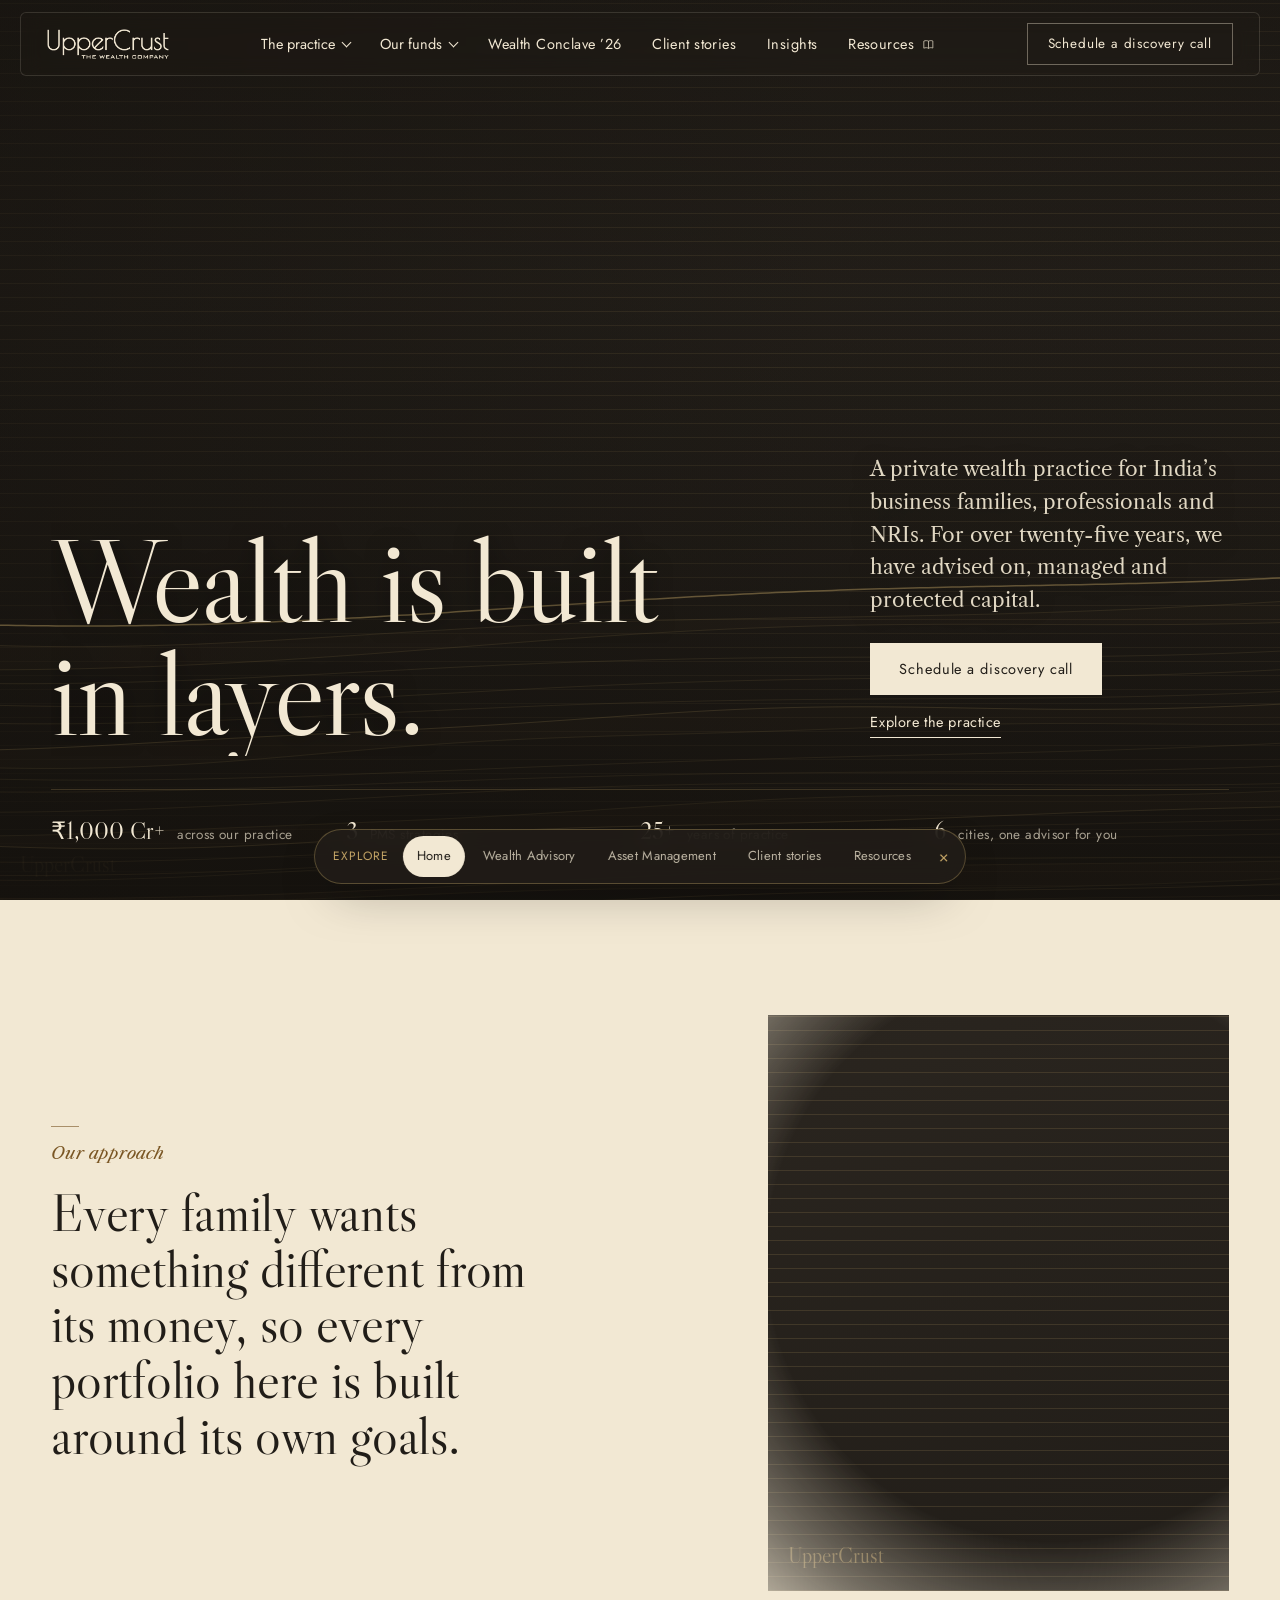
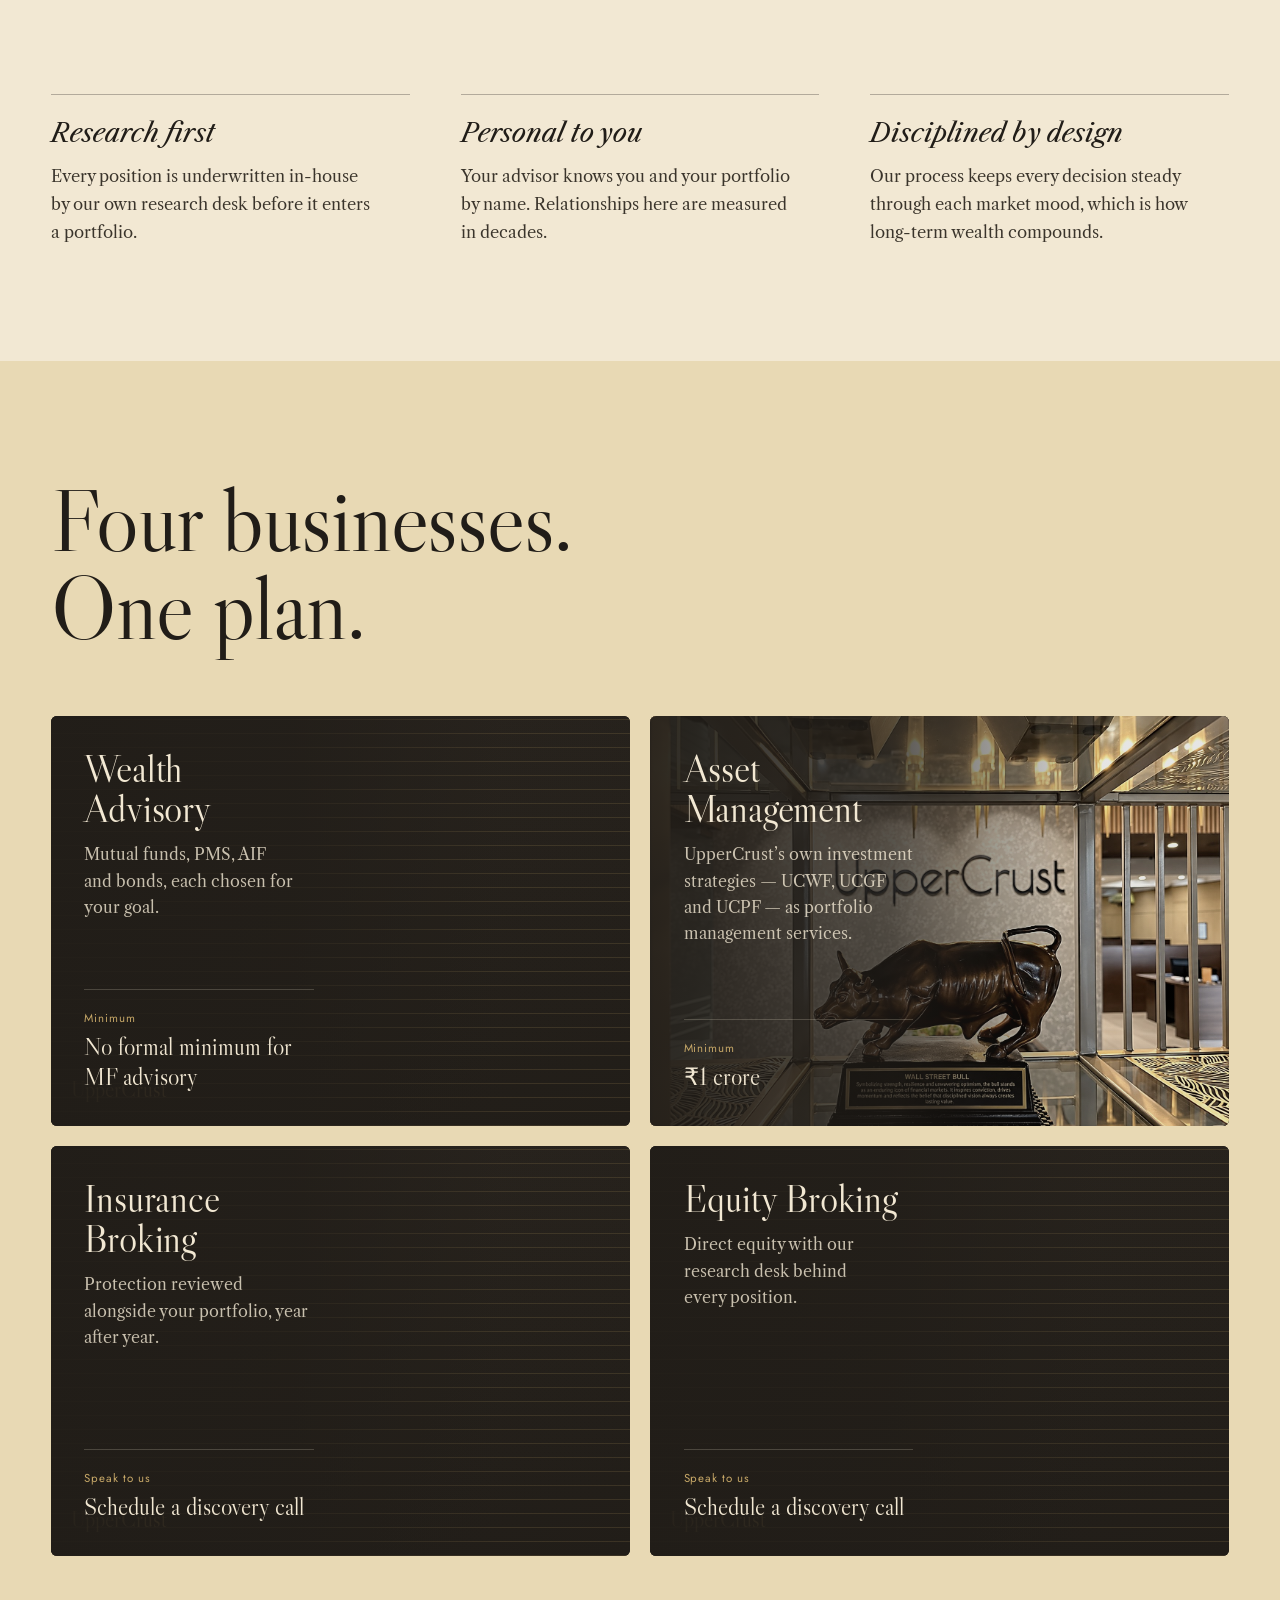
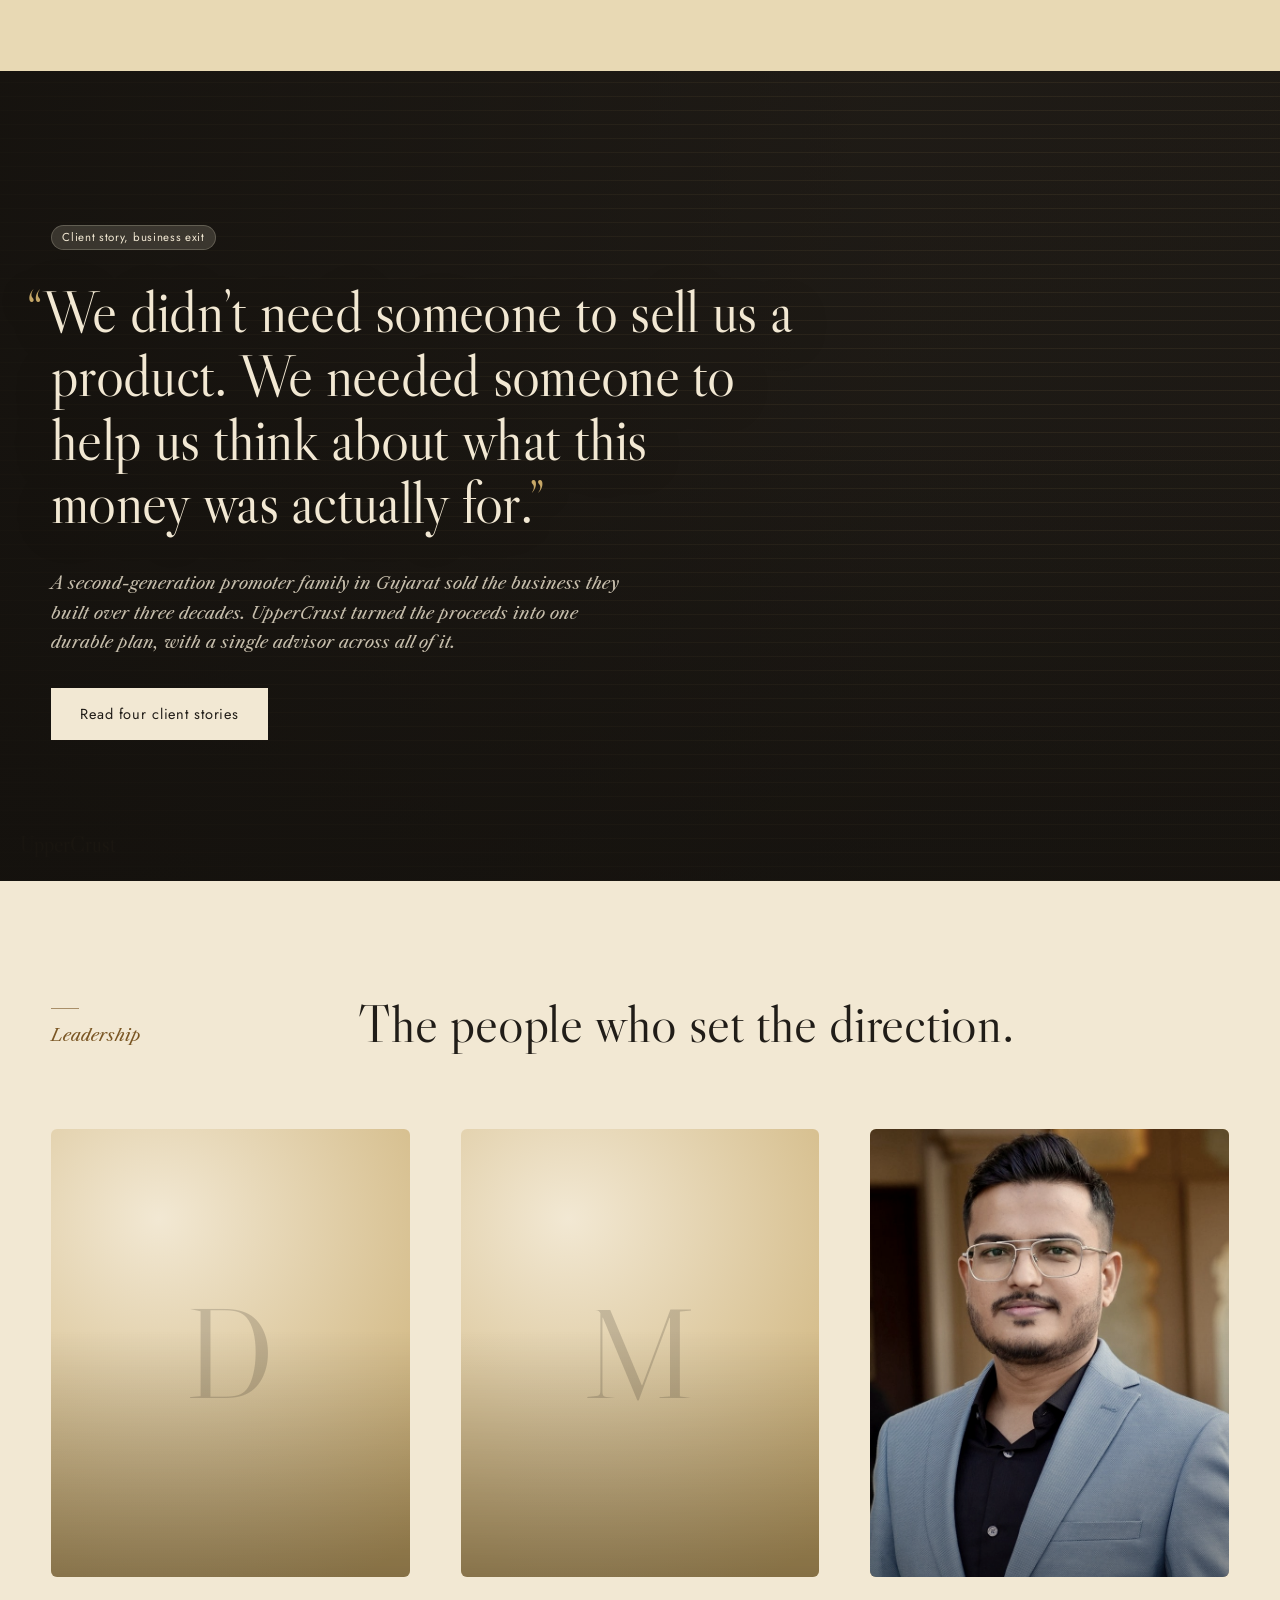
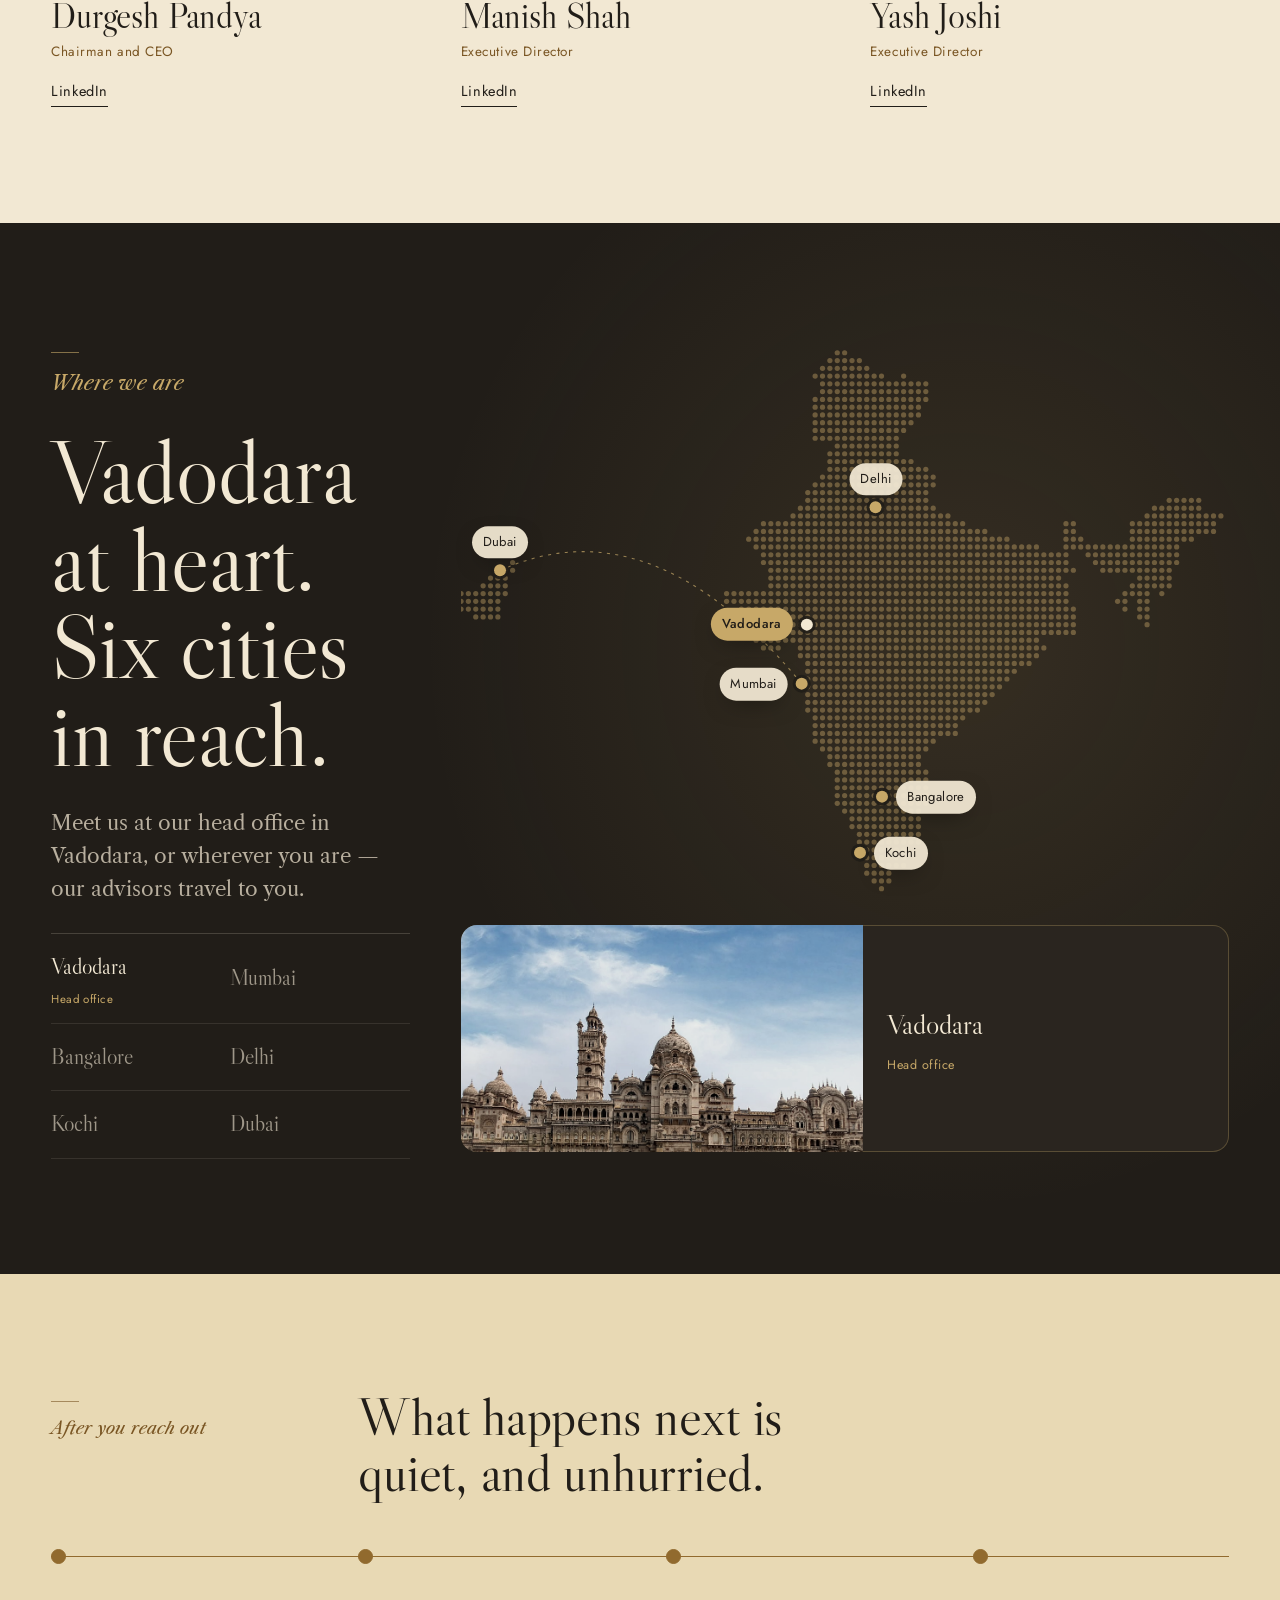
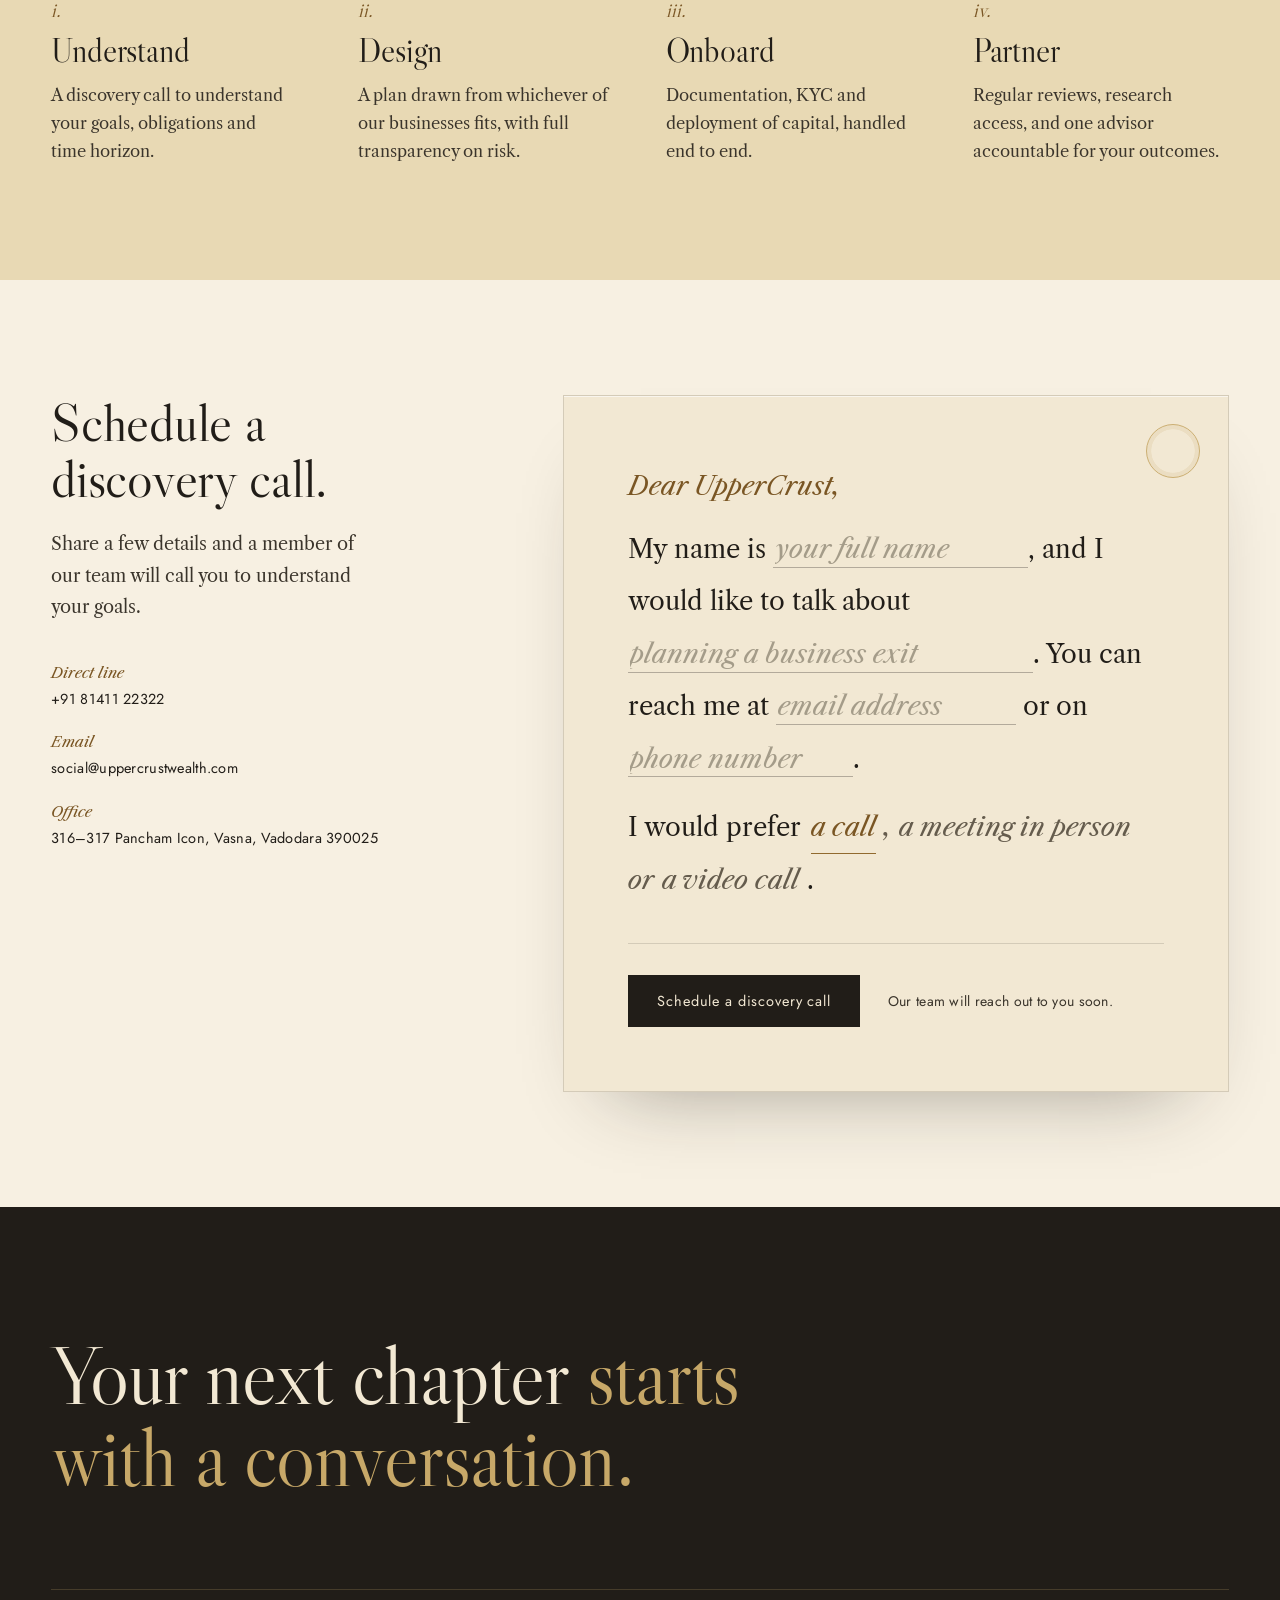
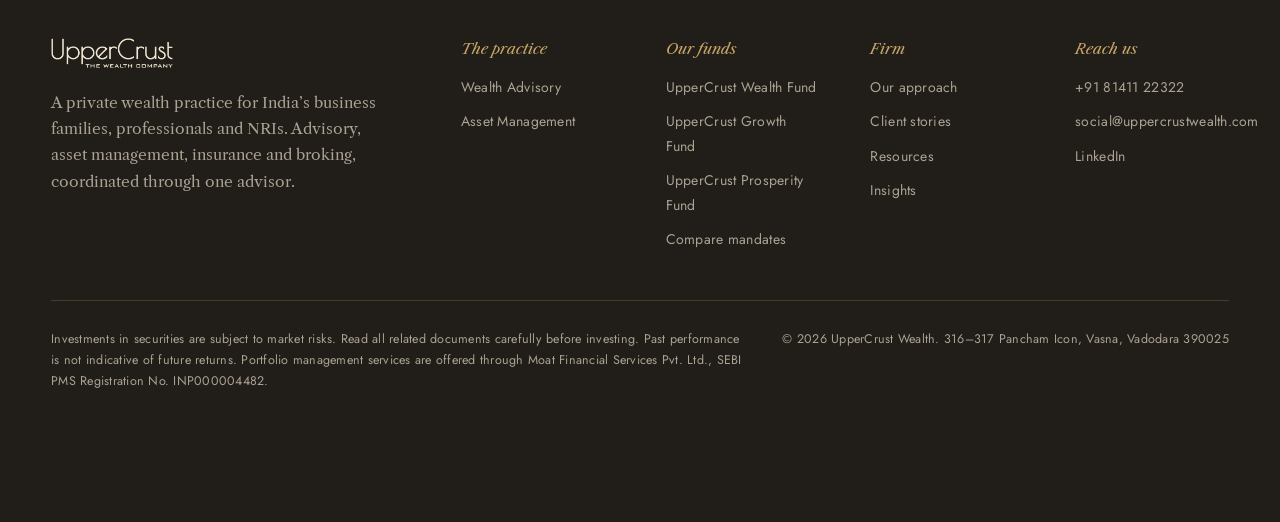
==== index.html @ a4b9fa06 "Add Yash Joshi's portrait Co-Authored-By: Claude Sonnet 5.5 <noreply@anthropic.com>" ====
<!DOCTYPE html>
<html lang="en-IN">
<head>
  <meta charset="UTF-8">
  <script>try{var d=document.documentElement;if(sessionStorage.getItem("ucIntro"))d.classList.add("no-intro");else{d.classList.add("has-intro");sessionStorage.setItem("ucIntro","1");}}catch(e){}</script>
  <meta name="viewport" content="width=device-width, initial-scale=1">
  <title>UpperCrust Wealth — Private wealth, built in layers</title>
  <meta name="description" content="A private wealth practice for India’s business families, professionals and NRIs. Wealth advisory, our own PMS mandates, insurance and broking — coordinated through one advisor.">
  <meta name="theme-color" content="#211D18">
  <link rel="icon" href="assets/img/logo-dark.png">
  <meta property="og:type" content="website">
  <meta property="og:site_name" content="UpperCrust Wealth">
  <meta property="og:title" content="UpperCrust Wealth — Private wealth, built in layers">
  <meta property="og:description" content="A private wealth practice for India’s business families, professionals and NRIs. Wealth advisory, our own PMS mandates, insurance and broking — coordinated through one advisor.">
  <meta property="og:image" content="assets/img/logo-dark.png">
  <meta name="twitter:card" content="summary_large_image">
  <script type="application/ld+json">{"@context":"https://schema.org","@type":"FinancialService","name":"UpperCrust Wealth","url":"https://uppercrustwealth.com","telephone":"+91 81411 22322","email":"social@uppercrustwealth.com","address":{"@type":"PostalAddress","streetAddress":"316–317 Pancham Icon, Vasna","addressLocality":"Vadodara","postalCode":"390025","addressCountry":"IN"}}</script>
  <link rel="stylesheet" href="assets/css/core.css?v=202610081109">
  <link rel="stylesheet" href="assets/css/pages/home.css?v=202610081109">
</head>
<body data-page="home" data-hero="dark">
<div data-component="header"></div>

<main id="main">
<div class="intro" aria-hidden="true"><div class="intro__in"><img class="intro__logo" src="assets/img/logo-light.png" alt=""><p class="intro__welcome"><span class="intro__l1">For families who think</span><span class="intro__l2"><span class="gold-text">in generations.</span></span></p><span class="intro__rule"></span><p class="intro__segs">Wealth Advisory<i></i>Asset Management<i></i>Insurance Broking<i></i>Equity Broking</p><p class="intro__legacy">A legacy of 25+ years</p></div></div>
  <!-- HERO -->
  <section class="hero hero--photo is-dark" aria-labelledby="hero-title">
    <figure class="ph ph--clean hero__ph" data-img="homeHero" data-w="2000" data-sizes="100vw" data-eager></figure>
    <canvas class="hero__canvas hero__canvas--over" data-strata="dark" data-lines="24" data-top="0.64" data-scroll="true" aria-hidden="true"></canvas>
    <div class="wrap hero__body">
      <h1 class="t-hero" id="hero-title"><span class="line"><span>Wealth is built</span></span><span class="line"><span>in layers.</span></span></h1>
      <div class="hero__aside fade-in">
        <p>A private wealth practice for India’s business families, professionals and NRIs. For over twenty-five years, we have advised on, managed and protected capital.</p>
        <div class="btn-row"><a class="btn" href="#contact">Schedule a discovery call</a><a class="link" href="#practice">Explore the practice</a></div>
      </div>
    </div>
    <div class="wrap">
      <div class="hero__ledger hero__ledger--4 fade-in">
        <div><b class="t-num"><span data-bind="site:stats.aum">₹1,000 Cr+</span></b> across our practice</div>
        <div><b class="t-num">3</b> PMS strategies</div>
        <div><b class="t-num">25+</b> years of practice</div>
        <div><b class="t-num">6</b> cities, one advisor for you</div>
      </div>
    </div>
  </section>

  <!-- STATEMENT + COLLAGE -->
  <section class="sec intro-collage" id="approach" aria-labelledby="statement-title">
    <div class="wrap ic">
      <div class="ic__text">
        <p class="marg">Our approach</p>
        <h2 class="t-h2" id="statement-title">Every family wants something different from its money, so every portfolio here is built around its own goals.</h2>
      </div>
      <div class="ic__media" aria-hidden="true">
        <figure class="ph ph--step ic__a" data-img="homeIntro" data-w="900" data-parallax="0.08" data-alt=""></figure>
      </div>
    </div>
    <div class="wrap"><div class="principles" style="margin-top:clamp(64px,8vw,110px)">
      <div><h3>Research first</h3><p>Every position is underwritten in-house by our own research desk before it enters a portfolio.</p></div>
      <div><h3>Personal to you</h3><p>Your advisor knows you and your portfolio by name. Relationships here are measured in decades.</p></div>
      <div><h3>Disciplined by design</h3><p>Our process keeps every decision steady through each market mood, which is how long-term wealth compounds.</p></div>
    </div></div>
  </section>

  <!-- PRACTICE — image cards -->
  <section class="sec sec--deep" id="practice" aria-labelledby="practice-title">
    <div class="wrap">
      <div class="practice-head"><h2 class="t-h1" id="practice-title">Four businesses.<br>One plan.</h2></div>
      <div class="pcards">
        <a class="pcard" href="wealth-advisory.html"><figure class="ph" data-img="practiceAdvisory" data-w="1000" data-alt=""></figure><div class="pcard__body"><h3>Wealth Advisory</h3><p>Mutual funds, PMS, AIF and bonds, each chosen for your goal.</p><dl><dt>Minimum</dt><dd>No formal minimum for MF advisory</dd></dl></div></a>
        <a class="pcard" href="pms.html"><figure class="ph" data-img="practiceAM" data-w="1000" data-alt=""></figure><div class="pcard__body"><h3>Asset Management</h3><p>UpperCrust’s own investment strategies — UCWF, UCGF and UCPF — as portfolio management services.</p><dl><dt>Minimum</dt><dd>₹1 crore</dd></dl></div></a>
        <div class="pcard"><figure class="ph" data-img="practiceInsurance" data-w="1000" data-alt=""></figure><div class="pcard__body"><h3>Insurance Broking</h3><p>Protection reviewed alongside your portfolio, year after year.</p><dl><dt>Speak to us</dt><dd><a href="#contact">Schedule a discovery call</a></dd></dl></div></div>
        <div class="pcard"><figure class="ph" data-img="practiceBroking" data-w="1000" data-alt=""></figure><div class="pcard__body"><h3>Equity Broking</h3><p>Direct equity with our research desk behind every position.</p><dl><dt>Speak to us</dt><dd><a href="#contact">Schedule a discovery call</a></dd></dl></div></div>
      </div>
    </div>
  </section>

  <!-- QUOTE BAND -->
  <section class="quote-band is-dark" id="stories" aria-labelledby="stories-title">
    <figure class="ph" data-img="homeQuote" data-w="2000" data-sizes="100vw" data-parallax="0.18" data-alt=""></figure>
    <div class="wrap quote-band__inner">
      <h2 class="sr-only" id="stories-title">Client stories</h2>
      <span class="sticker sticker--glass">Client story, business exit</span>
      <figure class="pull"><blockquote>We didn’t need someone to sell us a product. We needed someone to help us think about what this money was actually for.</blockquote>
      <figcaption>A second-generation promoter family in Gujarat sold the business they built over three decades. UpperCrust turned the proceeds into one durable plan, with a single advisor across all of it.</figcaption></figure>
      <a class="btn" href="client-stories.html">Read four client stories</a>
    </div>
  </section>

  <!-- LEADERSHIP -->
  <section class="sec" id="team" aria-labelledby="team-title">
    <div class="wrap">
      <div class="page" style="margin-bottom:clamp(48px,6vw,80px)"><p class="marg">Leadership</p><h2 class="main t-h2" id="team-title">The people who set the direction.</h2></div>
      <div class="leaders" data-component="team">
        <article class="leader"><figure class="ph portrait" data-img="portraitDurgesh" data-w="700" data-alt="Durgesh Pandya"><span aria-hidden="true">D</span></figure><h3>Durgesh Pandya</h3><p class="person__role">Chairman and CEO</p><a class="link leader__in" href="https://www.linkedin.com/in/durgesh-pandya-08977697/" target="_blank" rel="noopener">LinkedIn</a></article><article class="leader"><figure class="ph portrait" data-img="portraitManish" data-w="700" data-alt="Manish Shah"><span aria-hidden="true">M</span></figure><h3>Manish Shah</h3><p class="person__role">Executive Director</p><a class="link leader__in" href="https://www.linkedin.com/in/mhshah273/" target="_blank" rel="noopener">LinkedIn</a></article><article class="leader"><figure class="ph portrait" data-img="portraitYash" data-w="700" data-alt="Yash Joshi"><span aria-hidden="true">Y</span></figure><h3>Yash Joshi</h3><p class="person__role">Executive Director</p><a class="link leader__in" href="https://www.linkedin.com/in/yash-joshi-cfp/" target="_blank" rel="noopener">LinkedIn</a></article>
      </div>
    </div>
  </section>

  <!-- PRESENCE -->
  <section class="where" id="where" aria-labelledby="where-title" data-map>
    <div class="wrap where__grid">
      <div class="where__text">
        <p class="marg">Where we are</p>
        <h2 id="where-title">Vadodara at heart.<br>Six cities in reach.</h2>
        <p>Meet us at our head office in Vadodara, or wherever you are — our advisors travel to you.</p>
        <div class="where__list" role="group" aria-label="Our cities"><button type="button" data-city-pick="Vadodara">Vadodara<small>Head office</small></button><button type="button" data-city-pick="Mumbai">Mumbai</button><button type="button" data-city-pick="Bangalore">Bangalore</button><button type="button" data-city-pick="Delhi">Delhi</button><button type="button" data-city-pick="Kochi">Kochi</button><button type="button" data-city-pick="Dubai">Dubai</button></div>
      </div>
      <div class="where__map">
        <div class="where__canvas"><svg data-map-svg role="img" aria-label="Map of India and Dubai with UpperCrust cities marked"></svg>
        <button type="button" class="pin pin--left is-hq" data-pin="Vadodara" data-lat="22.31" data-lon="73.18" aria-pressed="false"><i aria-hidden="true"></i><span>Vadodara</span></button><button type="button" class="pin pin--left" data-pin="Mumbai" data-lat="19.08" data-lon="72.88" aria-pressed="false"><i aria-hidden="true"></i><span>Mumbai</span></button><button type="button" class="pin pin--right" data-pin="Bangalore" data-lat="12.97" data-lon="77.59" aria-pressed="false"><i aria-hidden="true"></i><span>Bangalore</span></button><button type="button" class="pin pin--top" data-pin="Delhi" data-lat="28.61" data-lon="77.21" aria-pressed="false"><i aria-hidden="true"></i><span>Delhi</span></button><button type="button" class="pin pin--right" data-pin="Kochi" data-lat="9.93" data-lon="76.27" aria-pressed="false"><i aria-hidden="true"></i><span>Kochi</span></button><button type="button" class="pin pin--top" data-pin="Dubai" data-lat="25.2" data-lon="55.27" aria-pressed="false"><i aria-hidden="true"></i><span>Dubai</span></button></div>
        <figure class="city-card" data-city-card="Vadodara"><div class="ph" data-img="cityVadodara" data-w="900" data-alt="" data-eager></div><div><b>Vadodara</b><span><em>Head office</em></span></div></figure><figure class="city-card" data-city-card="Mumbai"><div class="ph" data-img="cityMumbai" data-w="900" data-alt="" data-eager></div><div><b>Mumbai</b></div></figure><figure class="city-card" data-city-card="Bangalore"><div class="ph" data-img="cityBangalore" data-w="900" data-alt="" data-eager></div><div><b>Bangalore</b></div></figure><figure class="city-card" data-city-card="Delhi"><div class="ph" data-img="cityDelhi" data-w="900" data-alt="" data-eager></div><div><b>Delhi</b></div></figure><figure class="city-card" data-city-card="Kochi"><div class="ph" data-img="cityKochi" data-w="900" data-alt="" data-eager></div><div><b>Kochi</b></div></figure><figure class="city-card" data-city-card="Dubai"><div class="ph" data-img="cityDubai" data-w="900" data-alt="" data-eager></div><div><b>Dubai</b></div></figure>
      </div>
    </div>
  </section>

  <!-- PROCESS -->
  <section class="sec sec--deep" aria-labelledby="process-title">
    <div class="wrap page">
      <p class="marg">After you reach out</p>
      <h2 class="main t-h2" id="process-title">What happens next is quiet, and unhurried.</h2>
      <ol class="steps full" data-inview="0.3" style="--n:4;list-style:none"><li class="step" style="--i:0"><span class="step__n">i.</span><h3>Understand</h3><p>A discovery call to understand your goals, obligations and time horizon.</p></li><li class="step" style="--i:1"><span class="step__n">ii.</span><h3>Design</h3><p>A plan drawn from whichever of our businesses fits, with full transparency on risk.</p></li><li class="step" style="--i:2"><span class="step__n">iii.</span><h3>Onboard</h3><p>Documentation, KYC and deployment of capital, handled end to end.</p></li><li class="step" style="--i:3"><span class="step__n">iv.</span><h3>Partner</h3><p>Regular reviews, research access, and one advisor accountable for your outcomes.</p></li></ol>
    </div>
  </section>



  <div data-component="contact" data-title="Schedule a discovery call." data-lede="Share a few details and a member of our team will call you to understand your goals." data-subject="Discovery call" data-button="Schedule a discovery call"></div>

</main>

<!-- Netlify Forms registration: the visible enquiry letter submits to this form name -->
<form name="enquiry" data-netlify="true" netlify-honeypot="bot-field" hidden>
  <input name="bot-field"><input name="name"><input name="topic"><input name="email"><input name="phone"><input name="prefer"><input name="assets"><input name="fund"><input name="referred"><input name="page"><textarea name="letter"></textarea>
</form>

<div data-component="footer"></div>

<script src="https://identity.netlify.com/v1/netlify-identity-widget.js"></script>
<script>if(window.netlifyIdentity){netlifyIdentity.on("init",function(u){if(!u){netlifyIdentity.on("login",function(){document.location.href="/admin/";});}});}</script>
<script defer src="assets/js/uc.js?v=202610081109"></script>
<script defer src="assets/js/data/site.js?v=202610081109"></script>
<script defer src="assets/js/data/images.js?v=202610081109"></script>
<script defer src="assets/js/data/funds.js?v=202610081109"></script>
<script defer src="assets/js/data/india-dots.js?v=202610081109"></script>
<script defer src="assets/js/data/loader.js?v=202610081109"></script>
<script defer src="assets/js/components/header.js?v=202610081109"></script>
<script defer src="assets/js/components/footer.js?v=202610081109"></script>
<script defer src="assets/js/components/contact.js?v=202610081109"></script>
<script defer src="assets/js/components/team.js?v=202610081109"></script>
<script defer src="assets/js/modules/india-map.js?v=202610081109"></script>
<script defer src="assets/js/modules/suggest.js?v=202610081109"></script>
<script defer src="assets/js/modules/picker.js?v=202610081109"></script>
<script defer src="assets/js/modules/bind.js?v=202610081109"></script>
<script defer src="assets/js/modules/media.js?v=202610081109"></script>
<script defer src="assets/js/modules/strata.js?v=202610081109"></script>
<script defer src="assets/js/modules/inview.js?v=202610081109"></script>
<script defer src="assets/js/modules/letter-form.js?v=202610081109"></script>
<script defer src="assets/js/main.js?v=202610081109"></script>
</body>
</html>
---- assets/css/core.css ----
/* Entry stylesheet — every page links this, then its own page stylesheet. */
@import url("fonts.css?v=202610081109");
@import url("tokens.css?v=202610081109");
@import url("base.css?v=202610081109");
@import url("layout.css?v=202610081109");
@import url("components/buttons.css?v=202610081109");
@import url("components/header.css?v=202610081109");
@import url("components/footer.css?v=202610081109");
@import url("components/hero.css?v=202610081109");
@import url("components/principles.css?v=202610081109");
@import url("components/steps.css?v=202610081109");
@import url("components/people.css?v=202610081109");
@import url("components/faq.css?v=202610081109");
@import url("components/letter.css?v=202610081109");
@import url("components/quote.css?v=202610081109");
@import url("components/blocks.css?v=202610081109");
@import url("components/media.css?v=202610081109");
@import url("components/cards.css?v=202610081109");
@import url("components/insights.css?v=202610081109");
@import url("components/gate.css?v=202610081109");
@import url("components/pagebar.css?v=202610081109");
---- assets/css/pages/home.css ----
/* Home page */

/* HERO — full-bleed photograph, strata drawn over it, a floating "today" panel */
.hero--photo{min-height:max(100svh,760px);background:var(--ink);color:var(--on-dark);display:flex;flex-direction:column;justify-content:flex-end}
.hero__ph{position:absolute;inset:0;z-index:-2}
.hero__ph img{height:100%;top:0;animation:kenburns 26s var(--ease-io) infinite alternate}
.hero__ph::after{display:block;background:
  linear-gradient(180deg,rgba(33,29,24,.62) 0%,rgba(33,29,24,.15) 30%,rgba(33,29,24,.25) 55%,rgba(33,29,24,.92) 100%),
  linear-gradient(90deg,rgba(33,29,24,.55),rgba(33,29,24,0) 60%);mix-blend-mode:normal}
@keyframes kenburns{from{transform:scale(1.04) translate3d(0,0,0)}to{transform:scale(1.14) translate3d(-1.5%,-1%,0)}}
.hero__canvas--over{z-index:-1;opacity:.45}
.hero--photo .hero__body{padding-top:calc(var(--header-h) + 12vh);padding-bottom:40px;display:grid;grid-template-columns:repeat(12,1fr);column-gap:var(--gutter);row-gap:32px;align-items:end}
.hero--photo h1{grid-column:1 / span 8;text-shadow:0 4px 60px rgba(0,0,0,.25)}
.hero--photo .hero__aside{grid-column:9 / -1;display:flex;flex-direction:column;gap:26px;padding-bottom:.6em}
.hero--photo .hero__aside p{font-size:var(--t-lede);line-height:1.6;color:rgba(242,232,211,.86)}

.hero__ph::after{background:linear-gradient(180deg,rgba(20,17,13,.55) 0%,rgba(20,17,13,.22) 32%,rgba(20,17,13,.38) 60%,rgba(20,17,13,.88) 100%),linear-gradient(90deg,rgba(20,17,13,.55),rgba(20,17,13,.05) 65%)!important}
.hero--photo .hero__aside p{color:rgba(242,232,211,.92)}
.hero--photo .hero__ledger{margin-bottom:clamp(16px,2.4vw,28px)}
.hero__ledger--4{grid-template-columns:repeat(4,1fr)}
@media (max-width:900px){.hero--photo h1,.hero--photo .hero__aside{grid-column:1 / -1}.hero__ledger--4{grid-template-columns:1fr 1fr}.hero__ledger--4 > div:nth-child(3){grid-column:auto;border-top:0}}
@media (prefers-reduced-motion:reduce){.hero__ph img{animation:none}}

/* OUR APPROACH — statement beside a stepped photograph */
.ic{display:grid;grid-template-columns:repeat(12,minmax(0,1fr));column-gap:var(--gutter);row-gap:56px;align-items:center}
.ic__text{grid-column:1 / span 6}
.ic__text h2{margin:18px 0 28px}
.ic__text .lede{font-size:var(--t-lede);line-height:1.65;color:var(--ink-soft)}
.ic__media{grid-column:8 / -1;position:relative;aspect-ratio:4 / 5;max-height:78vh}
.ic__a{position:absolute;inset:0;width:100%;height:100%}
@media (max-width:900px){.ic__text,.ic__media{grid-column:1 / -1}.ic__media{max-height:none}}

/* FOUR BUSINESSES — image cards */
.practice-head{display:flex;justify-content:space-between;align-items:end;gap:32px;flex-wrap:wrap;margin-bottom:clamp(40px,5vw,64px)}
.practice-head p{max-width:40ch;color:var(--ink-soft)}
.pcards{display:grid;grid-template-columns:repeat(2,minmax(0,1fr));gap:clamp(14px,1.6vw,24px)}
.pcard{position:relative;display:grid;grid-template-columns:1.05fr 1fr;min-height:clamp(340px,32vw,440px);border-radius:6px;overflow:hidden;background:var(--ink);color:var(--ivory);isolation:isolate;transition:transform .6s var(--ease),box-shadow .6s var(--ease)}
.pcard:hover{transform:translateY(-4px);box-shadow:0 40px 70px -40px rgba(33,29,24,.7)}
.pcard .ph{position:absolute;inset:0;z-index:-1}
.pcard .ph::after{background:linear-gradient(90deg,rgba(33,29,24,.94) 0%,rgba(33,29,24,.74) 42%,rgba(33,29,24,.05) 78%);mix-blend-mode:normal}
.pcard__body{grid-column:1;padding:clamp(24px,2.6vw,38px);display:flex;flex-direction:column;gap:12px}
.pcard__body .sticker{align-self:flex-start}
.pcard h3{font-family:var(--f-display);font-weight:400;font-size:clamp(30px,3vw,46px);line-height:1.04}
.pcard p{font-size:16px;line-height:1.65;color:rgba(242,232,211,.8)}
.pcard dl{margin-top:auto;padding-top:18px;border-top:1px solid rgba(242,232,211,.2)}
.pcard dt{font-family:var(--f-ui);font-size:11.5px;letter-spacing:.08em;color:var(--gold-hair)}
.pcard dd{font-family:var(--f-display);font-size:24px;line-height:1.25;margin-top:4px}
.pcard.is-soon dd{font-family:var(--f-ui);font-size:14px}
@media (max-width:900px){.pcards{grid-template-columns:1fr}.pcard{grid-template-columns:1fr}.pcard .ph::after{background:linear-gradient(0deg,rgba(33,29,24,.95) 20%,rgba(33,29,24,.35))}.pcard__body{justify-content:flex-end;min-height:380px}}

/* WHO WE SERVE — a swipeable rail of tall cards */
.rail-head{display:flex;justify-content:space-between;align-items:flex-end;gap:24px;margin-bottom:clamp(36px,4vw,56px)}
.rail-head .marg{margin-bottom:18px}
.rcard{flex:0 0 clamp(270px,27vw,380px);scroll-snap-align:start;position:relative;aspect-ratio:3 / 4.1;border-radius:6px;overflow:hidden;display:flex;flex-direction:column;justify-content:flex-end;isolation:isolate}
.rcard .ph{position:absolute;inset:0;z-index:-1}
.rcard .ph::after{background:linear-gradient(180deg,rgba(33,29,24,0) 30%,rgba(33,29,24,.94) 88%);mix-blend-mode:normal}
.rcard__body{padding:26px;display:flex;flex-direction:column;gap:10px}
.rcard__body .sticker{align-self:flex-start}
.rcard h3{font-family:var(--f-display);font-weight:400;font-size:clamp(28px,2.4vw,36px);line-height:1.05;color:var(--ivory)}
.rcard p{font-size:15.5px;line-height:1.6;color:rgba(242,232,211,.82)}
.rcard:hover .ph img{transform:scale(1.06)}

/* OUR FUNDS */
.funds-head{display:flex;justify-content:space-between;align-items:end;gap:32px;flex-wrap:wrap;margin-bottom:clamp(36px,4vw,56px)}
.funds-head p{max-width:42ch;color:var(--ink-soft)}

/* CLIENT STORY — full-bleed photograph with the quote */
.quote-band{position:relative;min-height:clamp(600px,90vh,860px);display:flex;align-items:flex-end;color:var(--ivory);isolation:isolate}
.quote-band > .ph{position:absolute;inset:0;z-index:-1}
.quote-band > .ph::after{background:linear-gradient(90deg,rgba(20,17,13,.9),rgba(20,17,13,.45) 70%),linear-gradient(0deg,rgba(20,17,13,.65),transparent 55%);mix-blend-mode:normal}
.quote-band__inner{padding-block:clamp(90px,11vw,150px);display:flex;flex-direction:column;align-items:flex-start;gap:30px}
.quote-band .pull blockquote{text-shadow:0 4px 40px rgba(0,0,0,.35)}
.quote-band .pull figcaption{color:rgba(242,232,211,.8)}

/* LEADERSHIP */
.leaders{display:grid;grid-template-columns:repeat(3,minmax(0,1fr));gap:var(--gutter)}
.leader h3{font-family:var(--f-display);font-weight:400;font-size:clamp(28px,2.8vw,38px);line-height:1.05;margin:22px 0 6px}
.leader p:last-child{font-size:16px;line-height:1.7;color:var(--ink-soft);margin-top:10px}
.portrait{aspect-ratio:4 / 5;border-radius:6px;background:radial-gradient(120% 90% at 30% 20%,#F2E8D3,#C7A868)}
.portrait > span{position:absolute;inset:0;display:grid;place-items:center;font-family:var(--f-display);font-size:clamp(90px,10vw,150px);color:rgba(33,29,24,.18);z-index:0}
.portrait.is-missing::before{content:none}
.portrait.is-loaded > span{display:none}
@media (max-width:900px){.leaders{grid-template-columns:1fr}.portrait{aspect-ratio:16 / 11}}

/* WHERE WE ARE — gold dot map */
.where{background:radial-gradient(70% 90% at 75% 40%,rgba(199,168,104,.12),transparent 60%),var(--ink);color:var(--ivory);padding-block:var(--sec-y);overflow:hidden}
.where__grid{display:grid;grid-template-columns:repeat(12,minmax(0,1fr));column-gap:var(--gutter);row-gap:48px;align-items:center}
.where__text{grid-column:1 / span 4;display:flex;flex-direction:column;gap:28px}
.where__text h2{font-size:var(--t-h1);line-height:.98}
.where__text p{color:rgba(242,232,211,.72);font-size:var(--t-lede);line-height:1.6;max-width:36ch}
.where .marg{color:var(--gold-hair)}
.where__list{display:grid;grid-template-columns:1fr 1fr;border-top:1px solid rgba(242,232,211,.18)}
.where__list button{text-align:left;padding:14px 10px 14px 0;border-bottom:1px solid rgba(242,232,211,.1);color:rgba(242,232,211,.6);font-family:var(--f-display);font-size:22px;transition:color .3s}
.where__list button small{display:block;font-family:var(--f-ui);font-size:11.5px;letter-spacing:.04em;color:rgba(242,232,211,.45);margin-top:2px}
.where__list button.is-on,.where__list button:hover{color:var(--ivory)}
.where__list button.is-on small{color:var(--gold-hair)}
.where__map{grid-column:5 / -1;position:relative}
.where__map svg{width:100%;height:auto;display:block}
.map-dots circle{fill:rgba(199,168,104,.42)}
.map-arc{fill:none;stroke:var(--gold-hair);stroke-width:1.4;stroke-dasharray:4 7;opacity:.7}
.pin{position:absolute;display:flex;align-items:center;gap:8px;z-index:2;background:none;padding:0;color:var(--ivory);font-family:var(--f-ui);font-size:13px;letter-spacing:.03em;white-space:nowrap;cursor:pointer}
.pin i{width:12px;height:12px;border-radius:50%;background:var(--gold-hair);box-shadow:0 0 0 3px rgba(33,29,24,.9);flex-shrink:0;animation:pinPulse 2.4s infinite}
.pin span{padding:5px 11px;border-radius:30px;background:rgba(242,232,211,.94);color:var(--ink);box-shadow:0 8px 24px -10px rgba(0,0,0,.6);transition:background .3s}
.pin--right{transform:translate(-6px,-50%)}
.pin--left{transform:translate(calc(-100% + 6px),-50%);flex-direction:row-reverse}
.pin--top{transform:translate(-50%,calc(-100% + 6px));flex-direction:column-reverse;gap:6px}
.pin.is-on span,.pin:hover span{background:var(--gold-hair)}
.pin.is-on i{background:#F2E8D3}
.pin.is-hq span{font-weight:500}
@keyframes pinPulse{0%{box-shadow:0 0 0 0 rgba(199,168,104,.7)}70%{box-shadow:0 0 0 10px rgba(199,168,104,0)}100%{box-shadow:0 0 0 0 rgba(199,168,104,0)}}
/* the chosen city sits beneath the map — never on top of a pin */
.city-card{display:none;margin:18px 0 0;border-radius:16px;overflow:hidden;background:#2A251F;box-shadow:inset 0 0 0 1px rgba(199,168,104,.3);grid-template-columns:minmax(0,1.1fr) minmax(0,1fr);align-items:stretch}
.city-card.is-on{display:grid;animation:introFadeIn .6s ease both}
.city-card .ph{aspect-ratio:16 / 9;height:100%}
.city-card .ph::after{background:none}
.city-card > div:last-child{padding:20px 24px;display:flex;flex-direction:column;justify-content:center;gap:6px}
.city-card b{display:block;font-family:var(--f-display);font-weight:400;font-size:28px}
.city-card span{font-family:var(--f-ui);font-size:12.5px;letter-spacing:.04em;color:rgba(242,232,211,.6)}
.city-card em{font-style:normal;color:var(--gold-hair)}
@media (max-width:900px){.where__text,.where__map{grid-column:1 / -1}.city-card.is-on{grid-template-columns:1fr}.pin{font-size:11px}.pin span{padding:4px 8px}}
@media (prefers-reduced-motion:reduce){.pin::before{animation:none}}

/* INTRO — five seconds that fade in and dissolve into the site. Opacity-only fades run on every device,
   so the hand-off is always smooth; the gentle rise is added where motion is welcome. */
.intro{position:fixed;inset:0;z-index:300;background:radial-gradient(80% 70% at 50% 45%,#2C2620,#14110D 75%);color:var(--ivory);display:grid;place-items:center;pointer-events:none;
  animation:introFade 1.6s cubic-bezier(.45,0,.2,1) 3.9s both}
.intro__in{display:flex;flex-direction:column;align-items:center;gap:clamp(18px,2.4vw,30px);text-align:center;padding:0 24px;animation:introOut 1.4s cubic-bezier(.45,0,.2,1) 3.7s both}
.intro__logo{width:clamp(160px,14vw,210px);animation:introFadeIn 1.6s cubic-bezier(.22,1,.36,1) .2s both}
.intro__welcome{font-family:var(--f-display);font-weight:400;font-size:clamp(46px,7.2vw,116px);line-height:1.02;letter-spacing:-.018em;max-width:none;-webkit-font-smoothing:antialiased}
.intro__welcome span{display:block;animation:introFadeIn 1.8s cubic-bezier(.22,1,.36,1) both}
.intro__l1{animation-delay:.6s!important}
.intro__l2{animation-delay:1s!important}
.intro__rule{width:min(420px,70vw);height:1px;background:linear-gradient(90deg,transparent,var(--gold-hair),transparent);animation:introFadeIn 1.6s ease 1.6s both}
.intro__line{max-width:none;font-family:var(--f-ui);font-size:clamp(11px,1vw,13px);letter-spacing:.3em;text-transform:uppercase;color:rgba(242,232,211,.72);animation:introFadeIn 1.6s ease 1.9s both}
.intro .gold-text{background:linear-gradient(100deg,#E9D3A0 0%,#C7A868 40%,#A87D3A 75%,#D8BC80 100%);-webkit-background-clip:text;background-clip:text;color:transparent}
@keyframes introFadeIn{from{opacity:0}to{opacity:1}}
@keyframes introOut{to{opacity:0}}
@keyframes introFade{to{opacity:0;visibility:hidden}}
.no-intro .intro{display:none}
/* the site settles in underneath as the intro dissolves */
.has-intro .hero--photo .hero__body,.has-intro .hero--photo .hero__ledger{animation:introFadeIn 1.6s cubic-bezier(.22,1,.36,1) 4.3s both}
@media (prefers-reduced-motion:no-preference){
  .intro__welcome span{animation-name:introRise}
  .intro__logo{animation-name:introRise}
  .has-intro .hero--photo .line > span{animation-delay:4.4s}
  .has-intro .hero--photo .line:nth-child(2) > span{animation-delay:4.55s}
}
@keyframes introRise{from{opacity:0;transform:translateY(22px)}to{opacity:1;transform:none}}
/* keep these fades even where devices ask for reduced motion (they never move or flash) */
@media (prefers-reduced-motion:reduce){
  .intro{animation-duration:1.6s!important;animation-delay:3.9s!important;animation-iteration-count:1!important}
  .intro .intro__in{animation-duration:1.4s!important;animation-delay:3.7s!important;animation-iteration-count:1!important}
  .intro .intro__logo{animation-duration:1.6s!important;animation-delay:.2s!important}
  .intro .intro__welcome span{animation-duration:1.8s!important}
  .intro .intro__l1{animation-delay:.6s!important}.intro .intro__l2{animation-delay:1s!important}
  .intro .intro__rule{animation-duration:1.6s!important;animation-delay:1.6s!important}
  .intro .intro__line{animation-duration:1.6s!important;animation-delay:1.9s!important}
  .has-intro .hero--photo .hero__body,.has-intro .hero--photo .hero__ledger{animation-duration:1.6s!important;animation-delay:4.3s!important}
}

.portrait.is-missing{background:radial-gradient(120% 90% at 30% 20%,#F2E8D3,#C7A868)}

.leader__in{display:inline-block;margin-top:14px}
.leader h3{margin-top:20px}
.hero--photo h1,.hero--photo .hero__aside p{text-shadow:0 2px 24px rgba(0,0,0,.45)}
.where__canvas{position:relative}

/* Same unhurried opening for everyone — fades only, no movement, so it stays comfortable where devices ask for reduced motion */
@media (prefers-reduced-motion:reduce){
  .intro{animation:introFade 1.6s cubic-bezier(.45,0,.2,1) 3.9s both!important}
  .intro__in{animation:introOut 1.4s cubic-bezier(.45,0,.2,1) 3.7s both!important}
  .intro__logo{animation:introFadeIn 1.6s cubic-bezier(.22,1,.36,1) .2s both!important}
  .intro__l1{animation:introFadeIn 1.8s cubic-bezier(.22,1,.36,1) .6s both!important}
  .intro__l2{animation:introFadeIn 1.8s cubic-bezier(.22,1,.36,1) 1s both!important}
  .intro__rule{animation:introFadeIn 1.6s ease 1.6s both!important}
  .intro__line{animation:introFadeIn 1.4s ease 2s both!important}
  .has-intro .hero--photo .hero__body,.has-intro .hero--photo .hero__ledger{animation:introFadeIn 1.6s cubic-bezier(.22,1,.36,1) 4.3s both!important}
}

/* ============ INTRO (final) — premium black, ivory and gold; printed in, faded out ============ */
html .intro{background:radial-gradient(70% 60% at 50% 45%,#141210 0%,#0A0908 70%,#050505 100%)!important;
  animation:ucFadeOut 1.2s cubic-bezier(.45,0,.25,1) 3s both!important}
html .intro::after{content:"";position:absolute;inset:0;pointer-events:none;background:radial-gradient(40% 30% at 50% 50%,rgba(199,168,104,.07),transparent 70%)}
html .intro__in{gap:clamp(16px,2.2vw,26px)!important;animation:ucLift 1.1s cubic-bezier(.45,0,.25,1) 3s both!important;position:relative;z-index:1}
html .intro__logo{width:clamp(150px,13vw,200px);animation:ucFade .9s ease .1s both!important}
html .intro__welcome{color:#F5EFE3;font-size:clamp(40px,7vw,108px)!important;line-height:1.04}
html .intro__welcome > span{display:block;animation:ucPrint 1.05s cubic-bezier(.65,0,.35,1) both!important}
html .intro__l1{animation-delay:.4s!important}
html .intro__l2{animation-delay:.85s!important}
html .intro .gold-text{background:linear-gradient(100deg,#F3E2B3 0%,#D9B96E 35%,#B8893F 70%,#E8CF92 100%);-webkit-background-clip:text;background-clip:text;color:transparent}
html .intro__rule{display:block;width:min(380px,64vw);height:1px;background:linear-gradient(90deg,transparent,#C7A868,transparent);animation:ucDraw .9s cubic-bezier(.65,0,.35,1) 1.45s both!important}
html .intro__segs{max-width:none;margin:0;display:flex;flex-wrap:wrap;justify-content:center;align-items:center;gap:8px 16px;font-family:var(--f-ui);font-size:clamp(10.5px,1vw,13px);letter-spacing:.24em;text-transform:uppercase;color:#E9DFC9;animation:ucFade .9s ease 1.75s both!important}
html .intro__segs i{width:4px;height:4px;border-radius:50%;background:#C7A868;display:inline-block}
html .intro__legacy{max-width:none;margin:0;font-family:var(--f-text);font-style:italic;font-size:clamp(15px,1.4vw,19px);color:#D9B96E;animation:ucFade .9s ease 2.05s both!important}
html .intro__line{display:none!important}
@keyframes ucPrint{from{clip-path:inset(0 100% 0 0);opacity:.35}to{clip-path:inset(0 0 0 0);opacity:1}}
@keyframes ucDraw{from{transform:scaleX(0)}to{transform:scaleX(1)}}
@keyframes ucFade{from{opacity:0}to{opacity:1}}
@keyframes ucLift{to{opacity:0;transform:translateY(-14px)}}
@keyframes ucFadeOut{to{opacity:0;visibility:hidden}}
html.has-intro .hero--photo .hero__body,html.has-intro .hero--photo .hero__ledger{animation:ucFade 1.4s cubic-bezier(.22,1,.36,1) 3.35s both!important}
@media (max-width:600px){html .intro__segs{gap:6px 10px;letter-spacing:.16em;padding:0 8px}html .intro__welcome{font-size:clamp(38px,11vw,56px)!important}}

/* ============ OUR APPROACH — the photograph dissolves into the page ============ */
.ic__media{aspect-ratio:4 / 5}
.ic__a{clip-path:none!important;-webkit-mask-image:radial-gradient(120% 95% at 62% 42%,#000 52%,rgba(0,0,0,.6) 70%,transparent 92%);mask-image:radial-gradient(120% 95% at 62% 42%,#000 52%,rgba(0,0,0,.6) 70%,transparent 92%)}
.ic__a img{filter:sepia(.35) saturate(.85) contrast(1.05) brightness(1.02)!important}
.ic__a::after{display:none}
@media (max-width:900px){.ic__a{-webkit-mask-image:linear-gradient(180deg,transparent 0%,#000 14%,#000 78%,transparent 100%);mask-image:linear-gradient(180deg,transparent 0%,#000 14%,#000 78%,transparent 100%)}}

/* Home figures on phones: a tidy 2 x 2 grid, number above its label, one type size throughout */
@media (max-width:700px){
  .hero__ledger--4{grid-template-columns:1fr 1fr;column-gap:24px}
  .hero__ledger--4 > div{flex-direction:column;align-items:flex-start;gap:6px;padding:18px 0;font-size:12.5px;line-height:1.4;letter-spacing:.02em}
  .hero__ledger--4 > div:nth-child(-n+2){border-top:0}
  .hero__ledger--4 > div:nth-child(n+3){border-top:1px solid var(--line-dark)}
  .hero__ledger--4 b{font-size:27px;line-height:1;white-space:nowrap}
}
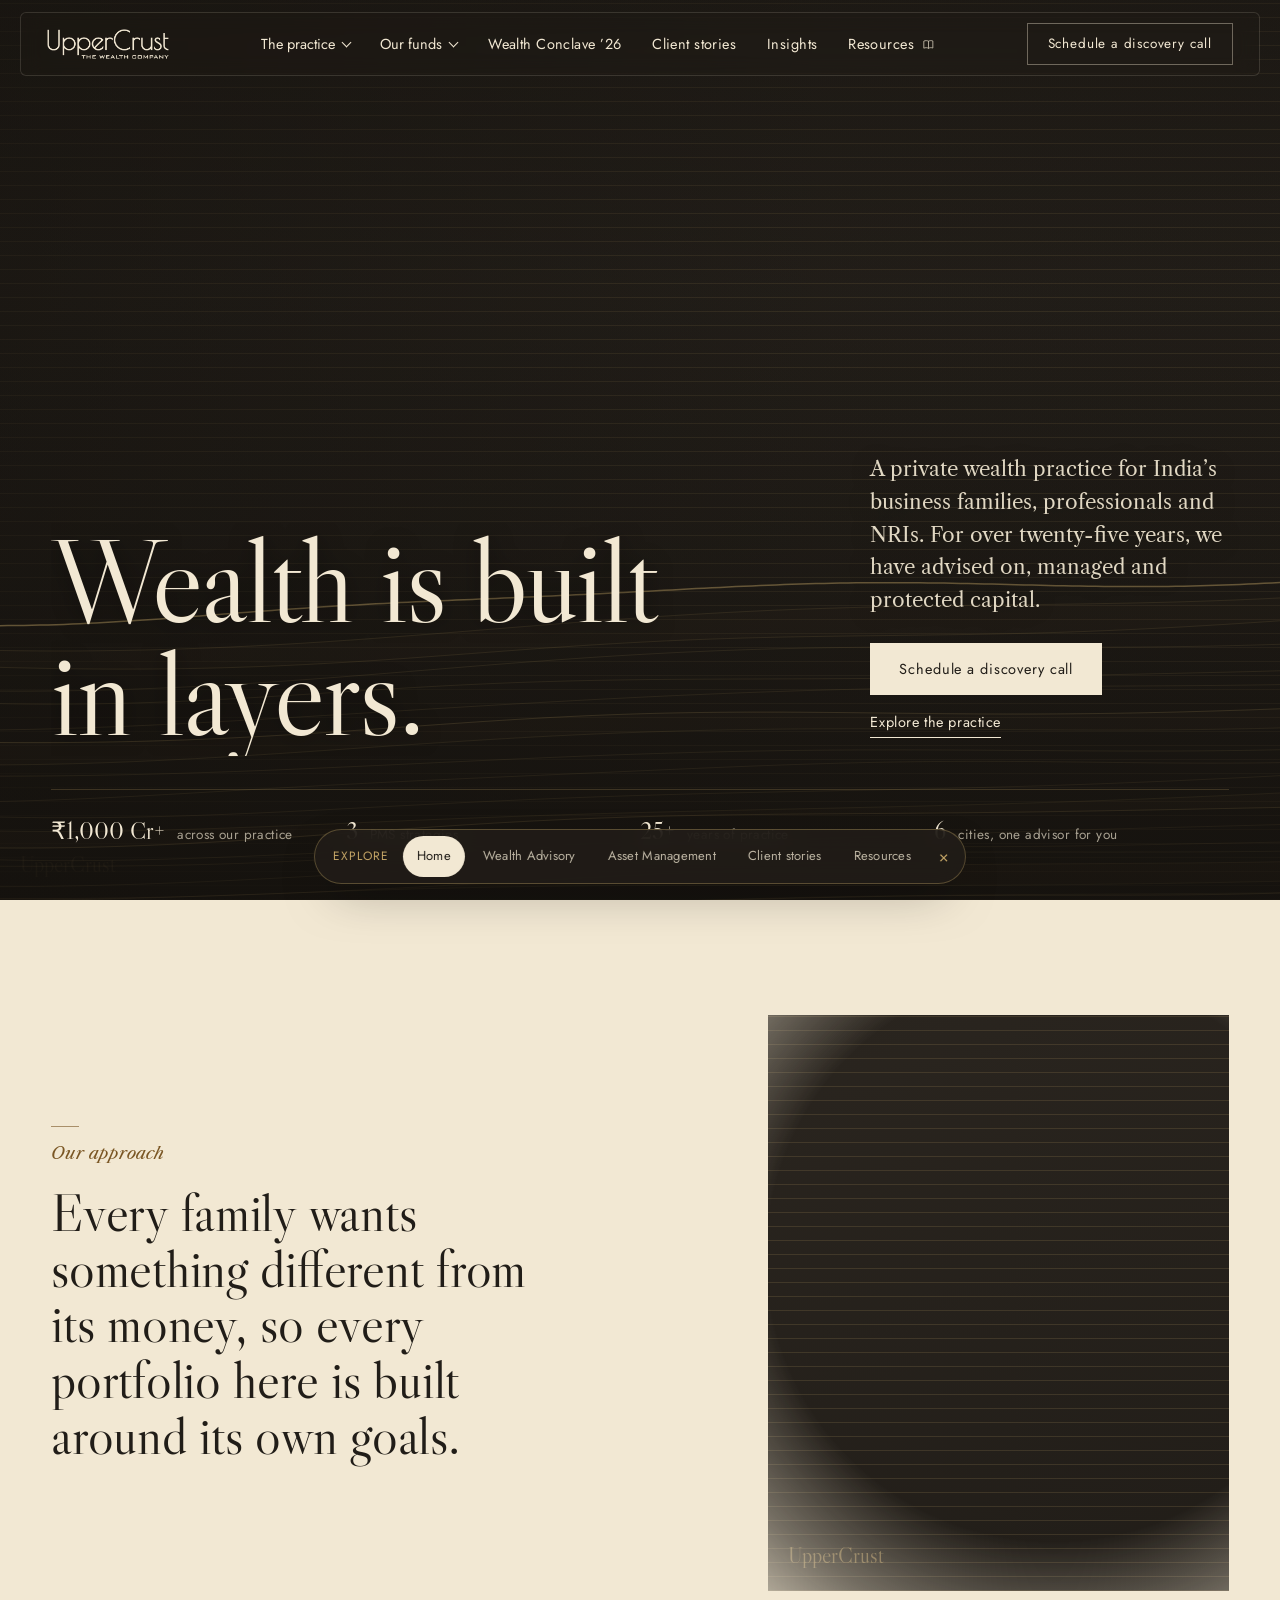
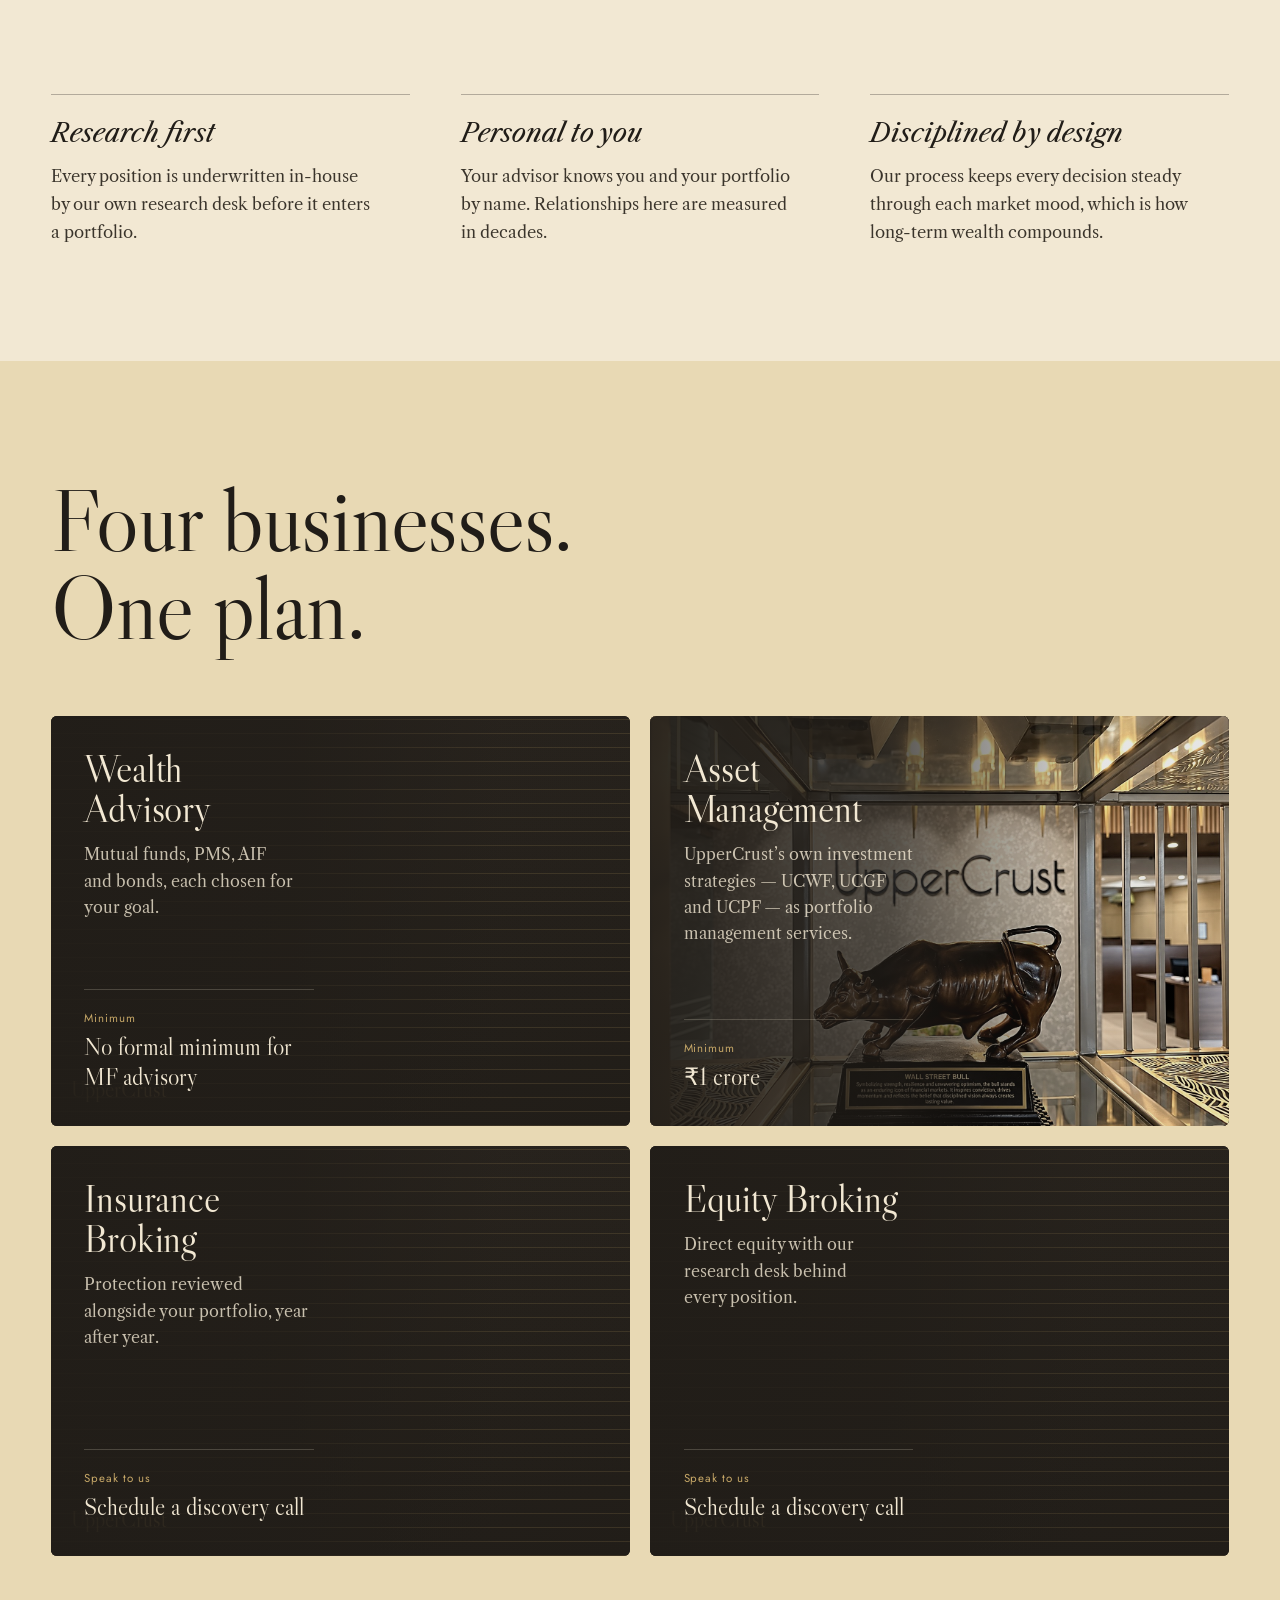
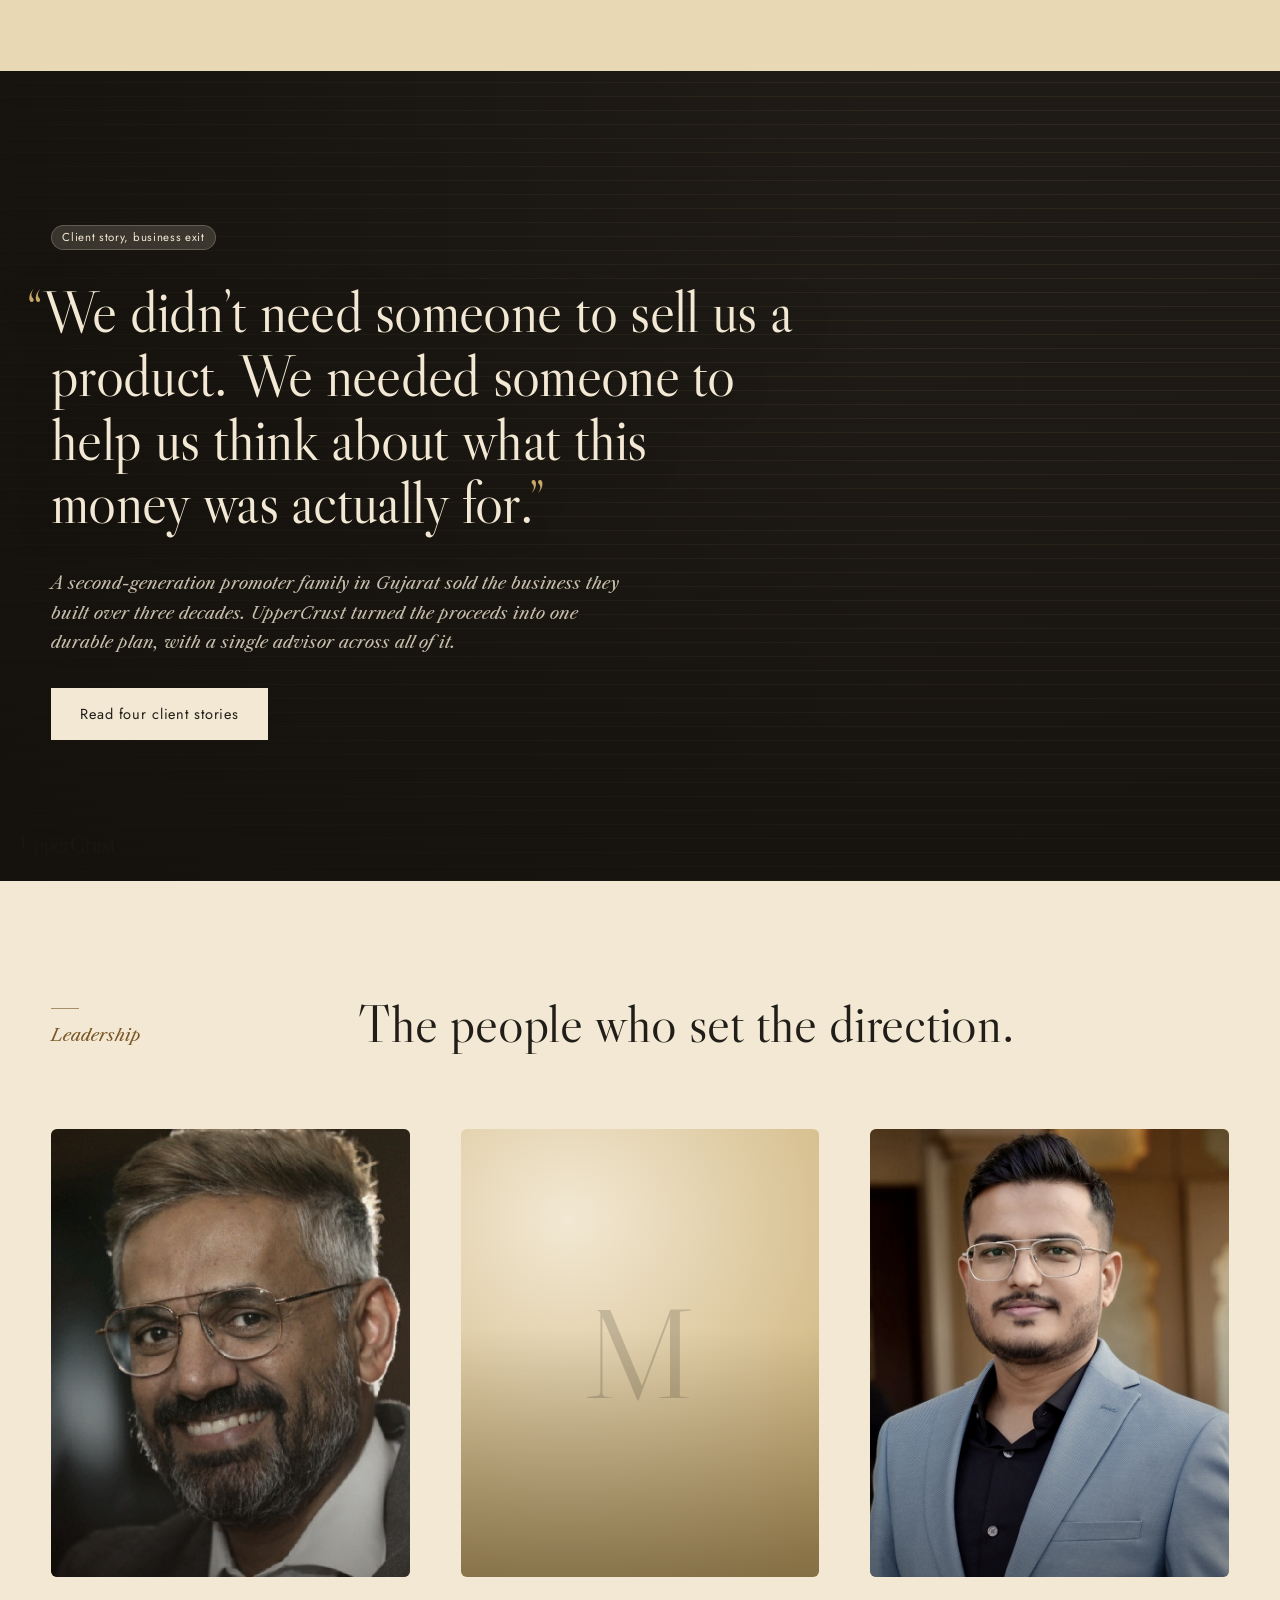
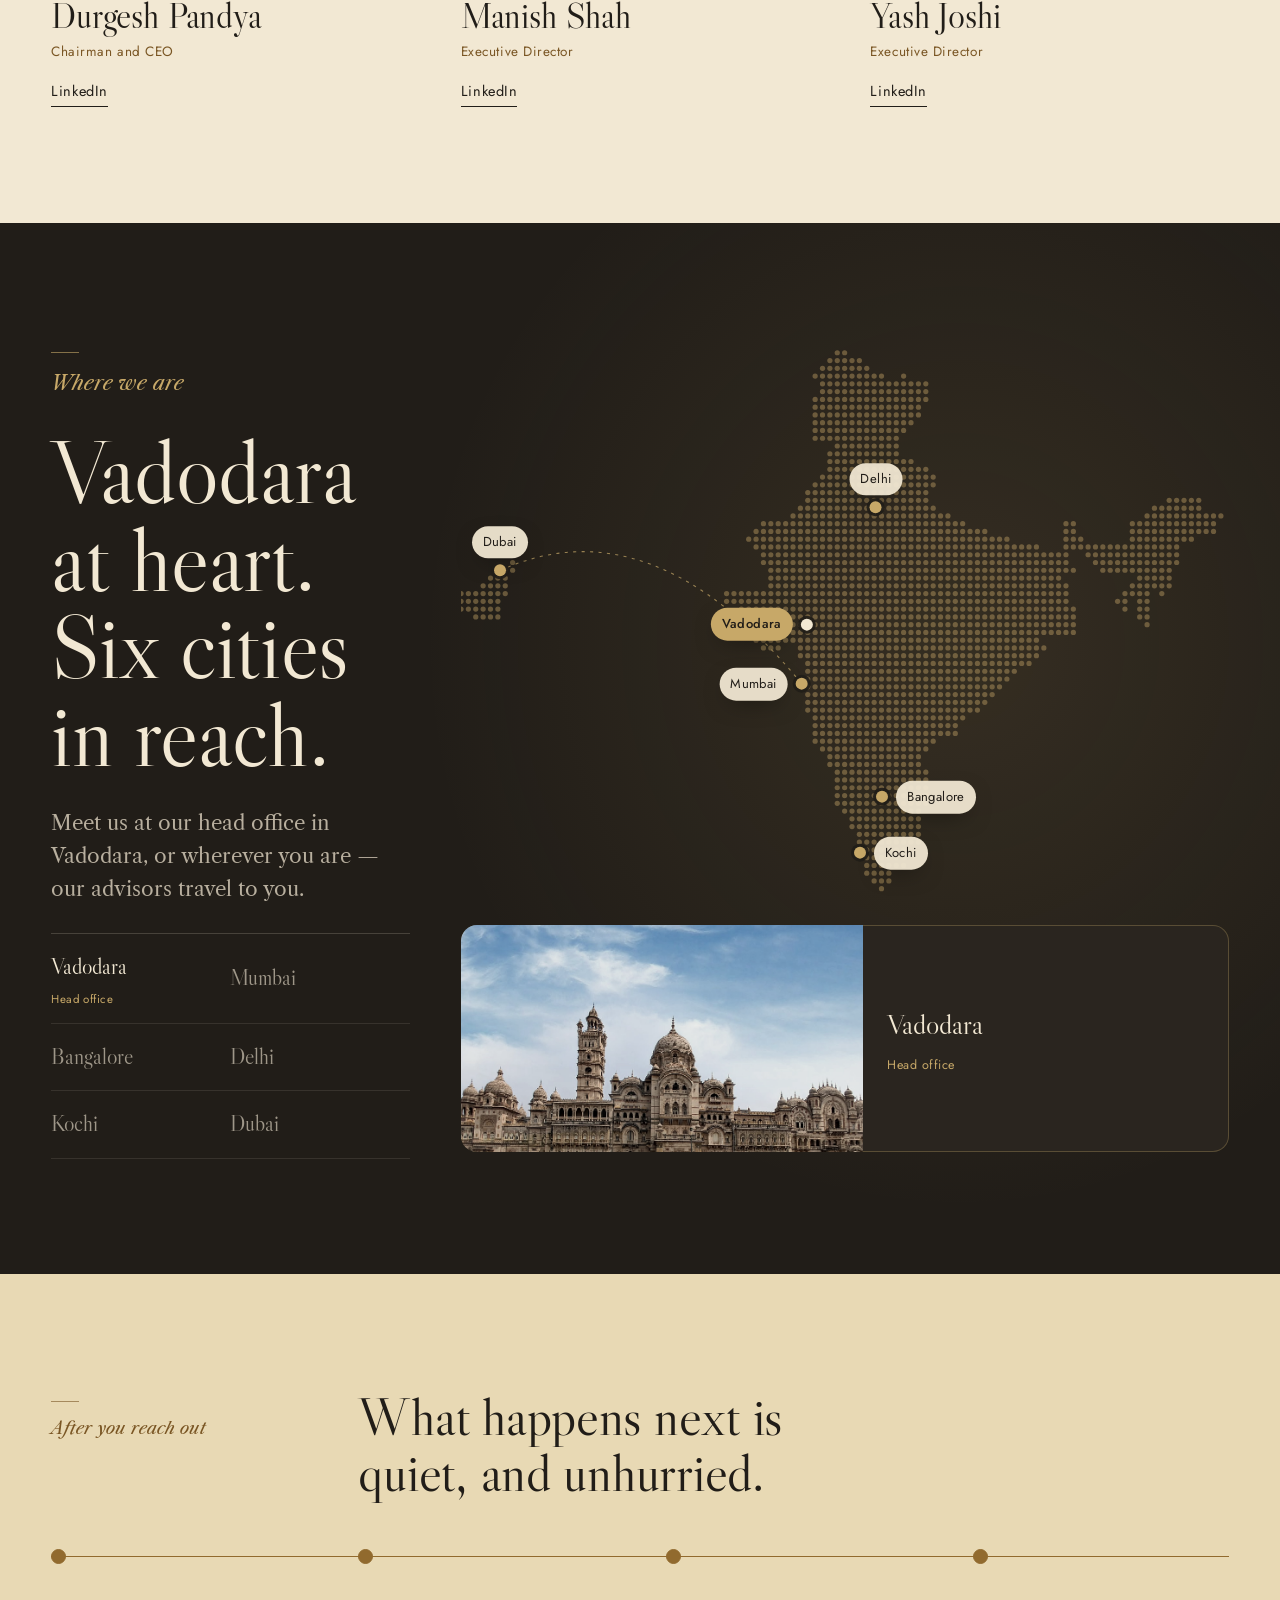
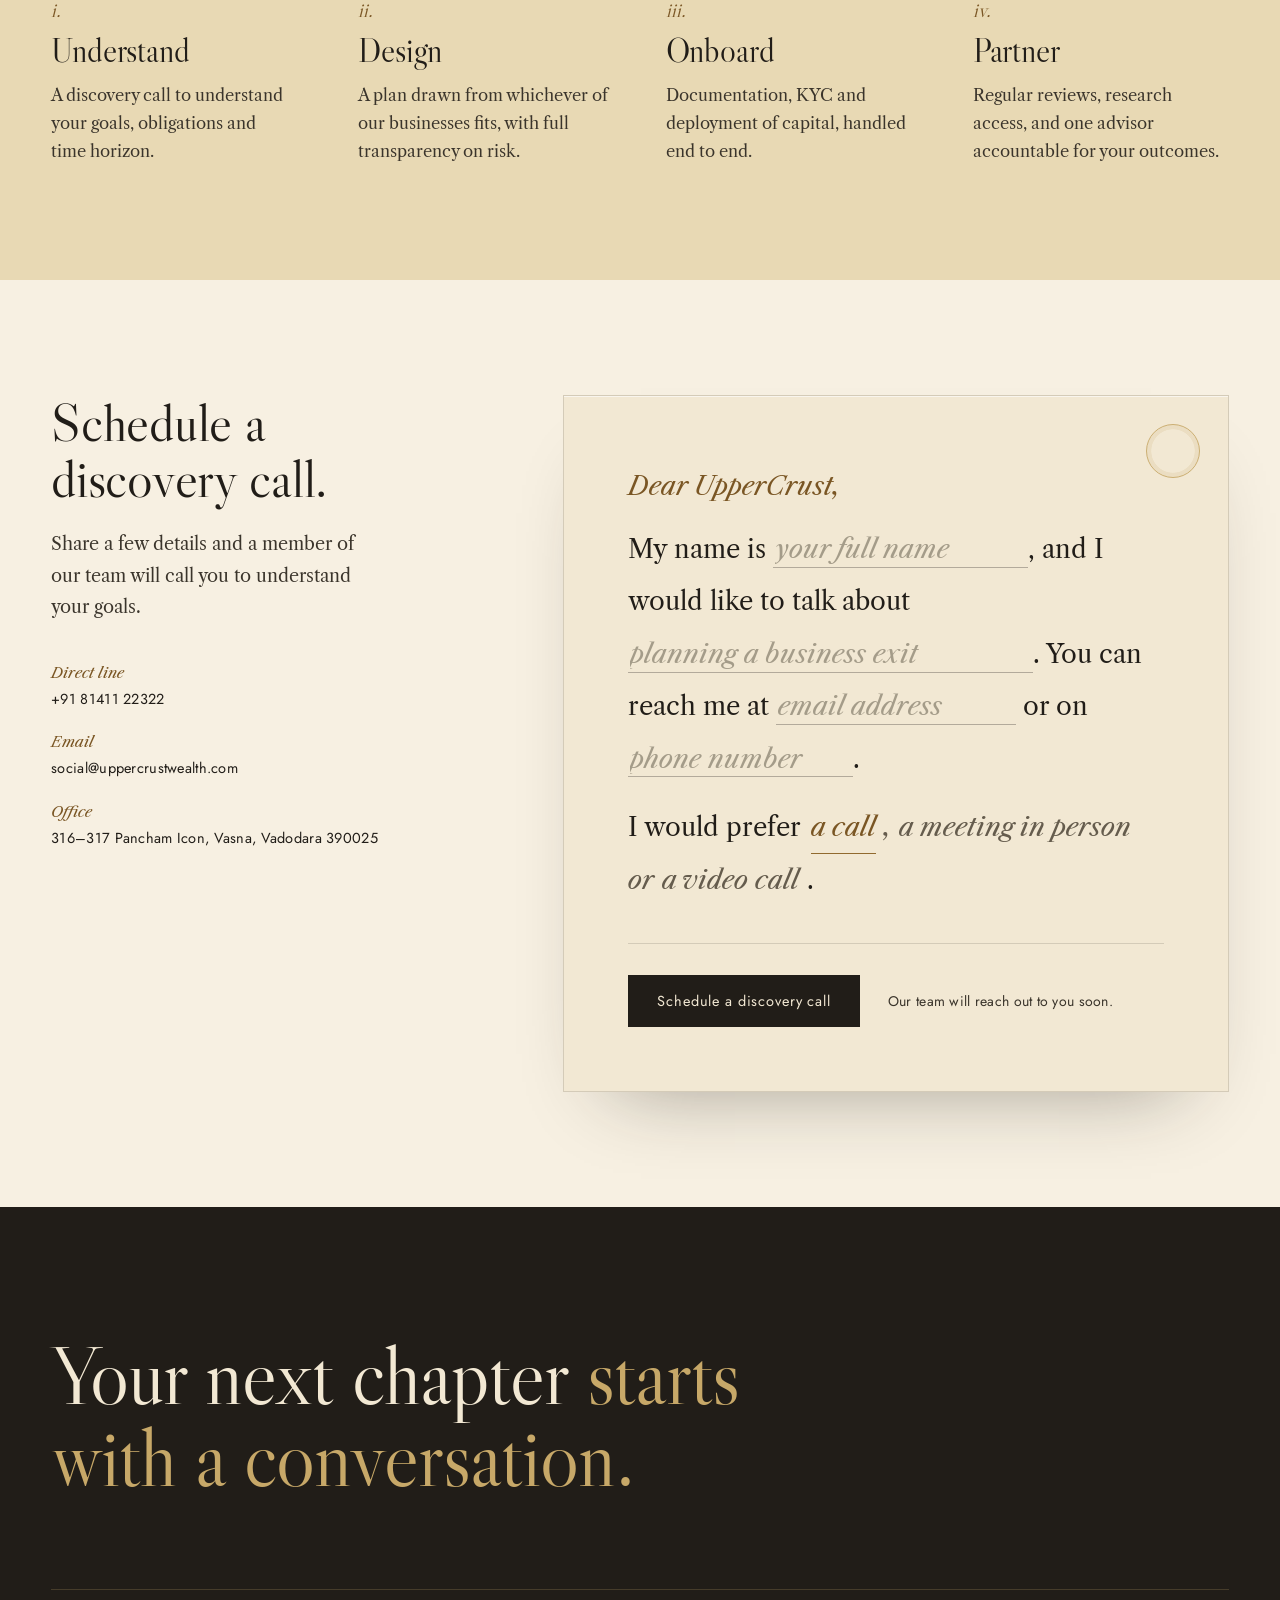
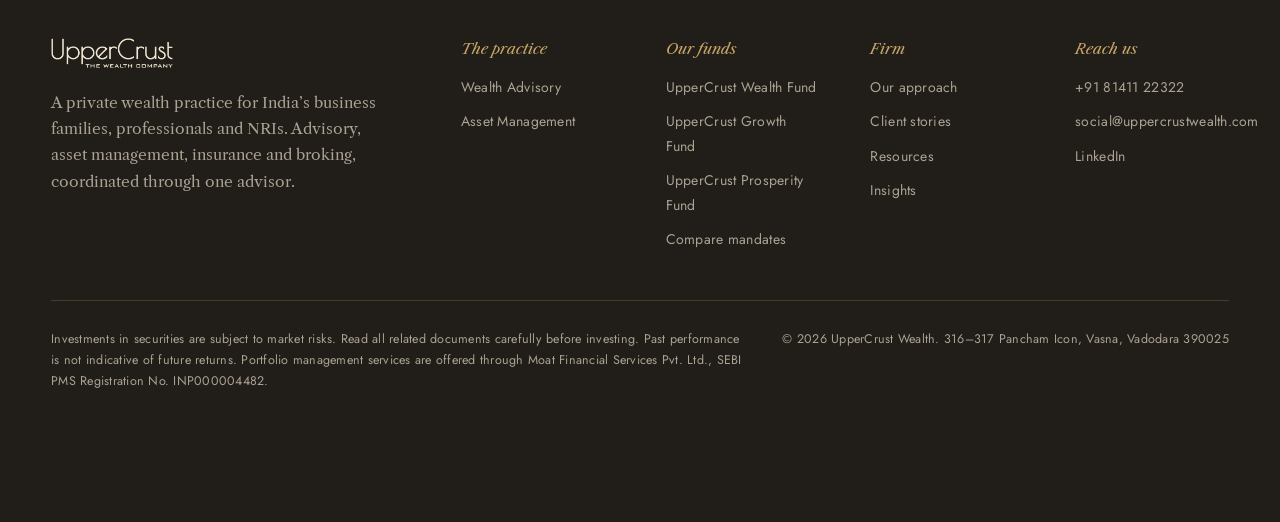
==== commit c65f649a: "Add Durgesh Pandya's portrait, with a per-person framing option Co-Authored-By: Claude Sonnet 5.5 <n" ====
--- a/index.html
+++ b/index.html
@@ -15,8 +15,8 @@
   <meta property="og:image" content="assets/img/logo-dark.png">
   <meta name="twitter:card" content="summary_large_image">
   <script type="application/ld+json">{"@context":"https://schema.org","@type":"FinancialService","name":"UpperCrust Wealth","url":"https://uppercrustwealth.com","telephone":"+91 81411 22322","email":"social@uppercrustwealth.com","address":{"@type":"PostalAddress","streetAddress":"316–317 Pancham Icon, Vasna","addressLocality":"Vadodara","postalCode":"390025","addressCountry":"IN"}}</script>
-  <link rel="stylesheet" href="assets/css/core.css?v=202610081109">
-  <link rel="stylesheet" href="assets/css/pages/home.css?v=202610081109">
+  <link rel="stylesheet" href="assets/css/core.css?v=202610081111">
+  <link rel="stylesheet" href="assets/css/pages/home.css?v=202610081111">
 </head>
 <body data-page="home" data-hero="dark">
 <div data-component="header"></div>
@@ -138,24 +138,24 @@
 
 <script src="https://identity.netlify.com/v1/netlify-identity-widget.js"></script>
 <script>if(window.netlifyIdentity){netlifyIdentity.on("init",function(u){if(!u){netlifyIdentity.on("login",function(){document.location.href="/admin/";});}});}</script>
-<script defer src="assets/js/uc.js?v=202610081109"></script>
-<script defer src="assets/js/data/site.js?v=202610081109"></script>
-<script defer src="assets/js/data/images.js?v=202610081109"></script>
-<script defer src="assets/js/data/funds.js?v=202610081109"></script>
-<script defer src="assets/js/data/india-dots.js?v=202610081109"></script>
-<script defer src="assets/js/data/loader.js?v=202610081109"></script>
-<script defer src="assets/js/components/header.js?v=202610081109"></script>
-<script defer src="assets/js/components/footer.js?v=202610081109"></script>
-<script defer src="assets/js/components/contact.js?v=202610081109"></script>
-<script defer src="assets/js/components/team.js?v=202610081109"></script>
-<script defer src="assets/js/modules/india-map.js?v=202610081109"></script>
-<script defer src="assets/js/modules/suggest.js?v=202610081109"></script>
-<script defer src="assets/js/modules/picker.js?v=202610081109"></script>
-<script defer src="assets/js/modules/bind.js?v=202610081109"></script>
-<script defer src="assets/js/modules/media.js?v=202610081109"></script>
-<script defer src="assets/js/modules/strata.js?v=202610081109"></script>
-<script defer src="assets/js/modules/inview.js?v=202610081109"></script>
-<script defer src="assets/js/modules/letter-form.js?v=202610081109"></script>
-<script defer src="assets/js/main.js?v=202610081109"></script>
+<script defer src="assets/js/uc.js?v=202610081111"></script>
+<script defer src="assets/js/data/site.js?v=202610081111"></script>
+<script defer src="assets/js/data/images.js?v=202610081111"></script>
+<script defer src="assets/js/data/funds.js?v=202610081111"></script>
+<script defer src="assets/js/data/india-dots.js?v=202610081111"></script>
+<script defer src="assets/js/data/loader.js?v=202610081111"></script>
+<script defer src="assets/js/components/header.js?v=202610081111"></script>
+<script defer src="assets/js/components/footer.js?v=202610081111"></script>
+<script defer src="assets/js/components/contact.js?v=202610081111"></script>
+<script defer src="assets/js/components/team.js?v=202610081111"></script>
+<script defer src="assets/js/modules/india-map.js?v=202610081111"></script>
+<script defer src="assets/js/modules/suggest.js?v=202610081111"></script>
+<script defer src="assets/js/modules/picker.js?v=202610081111"></script>
+<script defer src="assets/js/modules/bind.js?v=202610081111"></script>
+<script defer src="assets/js/modules/media.js?v=202610081111"></script>
+<script defer src="assets/js/modules/strata.js?v=202610081111"></script>
+<script defer src="assets/js/modules/inview.js?v=202610081111"></script>
+<script defer src="assets/js/modules/letter-form.js?v=202610081111"></script>
+<script defer src="assets/js/main.js?v=202610081111"></script>
 </body>
 </html>
--- a/assets/css/core.css
+++ b/assets/css/core.css
@@ -1,21 +1,21 @@
 /* Entry stylesheet — every page links this, then its own page stylesheet. */
-@import url("fonts.css?v=202610081109");
-@import url("tokens.css?v=202610081109");
-@import url("base.css?v=202610081109");
-@import url("layout.css?v=202610081109");
-@import url("components/buttons.css?v=202610081109");
-@import url("components/header.css?v=202610081109");
-@import url("components/footer.css?v=202610081109");
-@import url("components/hero.css?v=202610081109");
-@import url("components/principles.css?v=202610081109");
-@import url("components/steps.css?v=202610081109");
-@import url("components/people.css?v=202610081109");
-@import url("components/faq.css?v=202610081109");
-@import url("components/letter.css?v=202610081109");
-@import url("components/quote.css?v=202610081109");
-@import url("components/blocks.css?v=202610081109");
-@import url("components/media.css?v=202610081109");
-@import url("components/cards.css?v=202610081109");
-@import url("components/insights.css?v=202610081109");
-@import url("components/gate.css?v=202610081109");
-@import url("components/pagebar.css?v=202610081109");
+@import url("fonts.css?v=202610081111");
+@import url("tokens.css?v=202610081111");
+@import url("base.css?v=202610081111");
+@import url("layout.css?v=202610081111");
+@import url("components/buttons.css?v=202610081111");
+@import url("components/header.css?v=202610081111");
+@import url("components/footer.css?v=202610081111");
+@import url("components/hero.css?v=202610081111");
+@import url("components/principles.css?v=202610081111");
+@import url("components/steps.css?v=202610081111");
+@import url("components/people.css?v=202610081111");
+@import url("components/faq.css?v=202610081111");
+@import url("components/letter.css?v=202610081111");
+@import url("components/quote.css?v=202610081111");
+@import url("components/blocks.css?v=202610081111");
+@import url("components/media.css?v=202610081111");
+@import url("components/cards.css?v=202610081111");
+@import url("components/insights.css?v=202610081111");
+@import url("components/gate.css?v=202610081111");
+@import url("components/pagebar.css?v=202610081111");
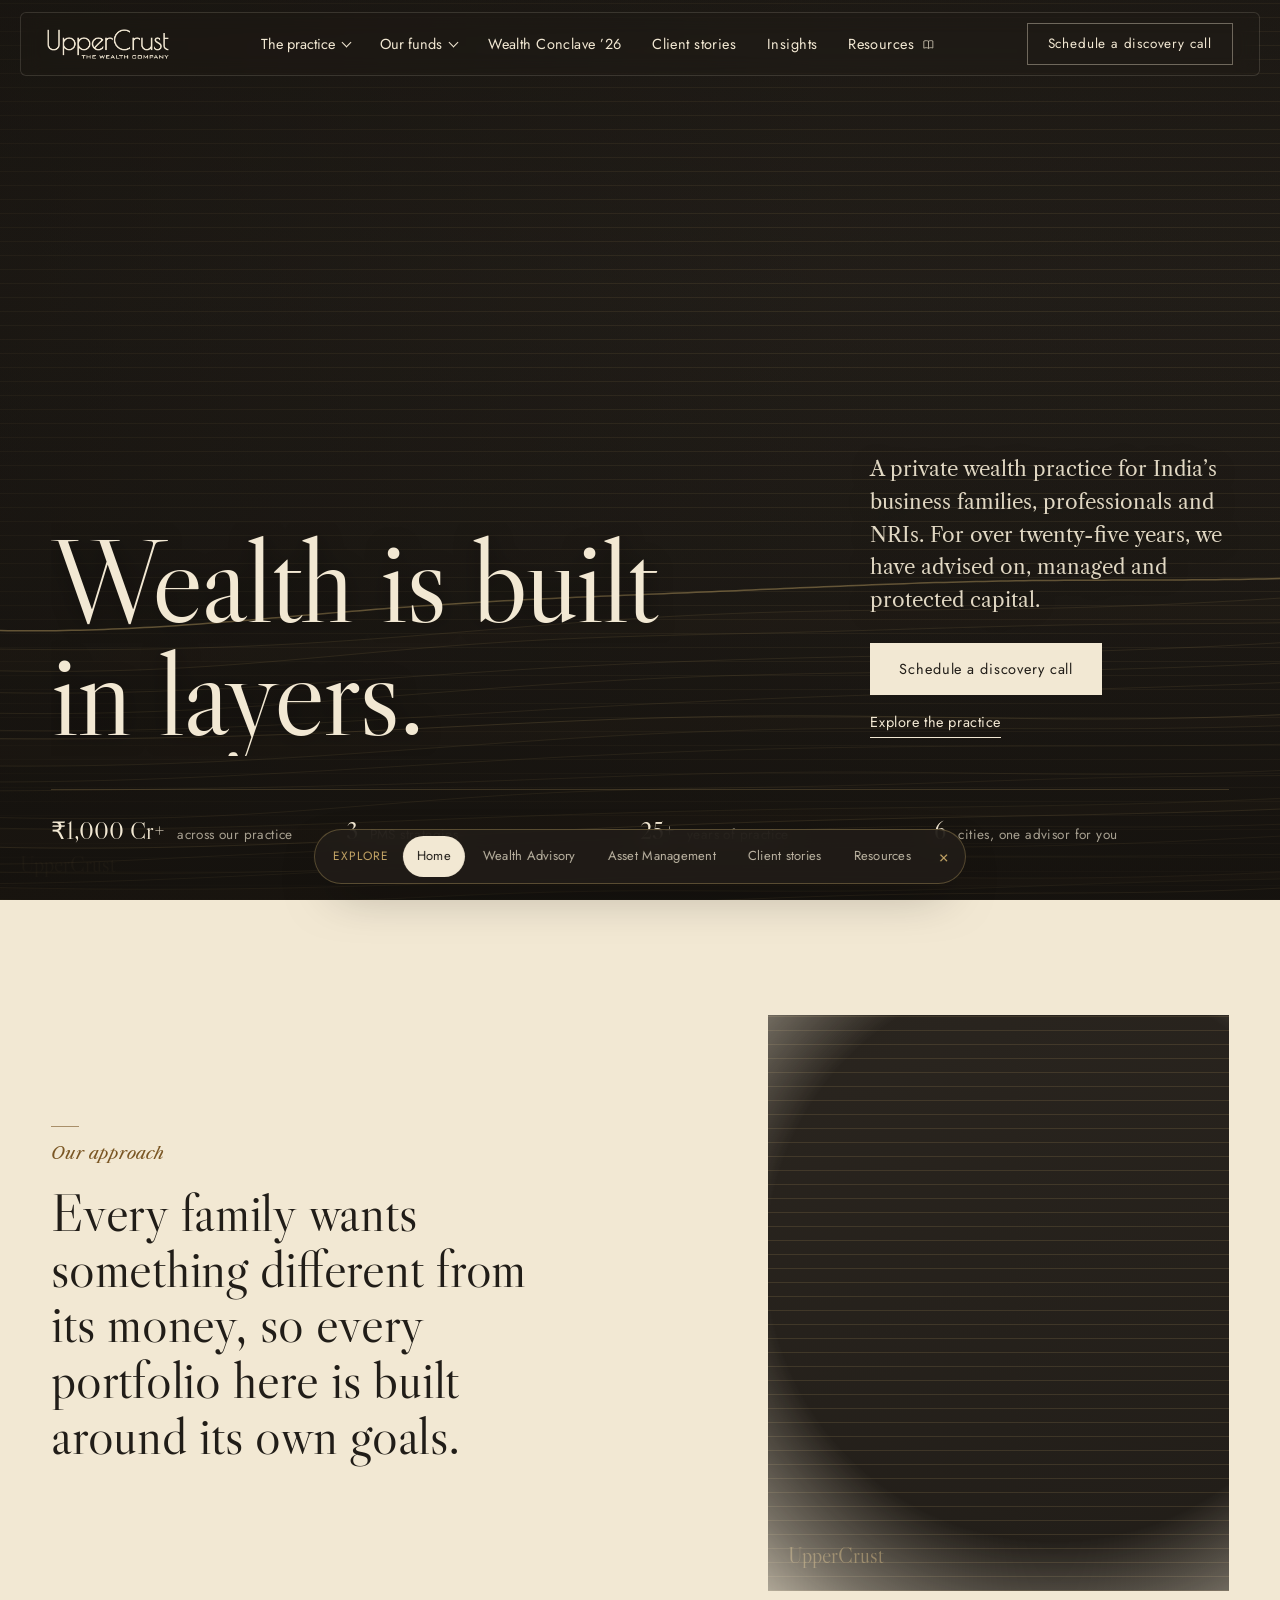
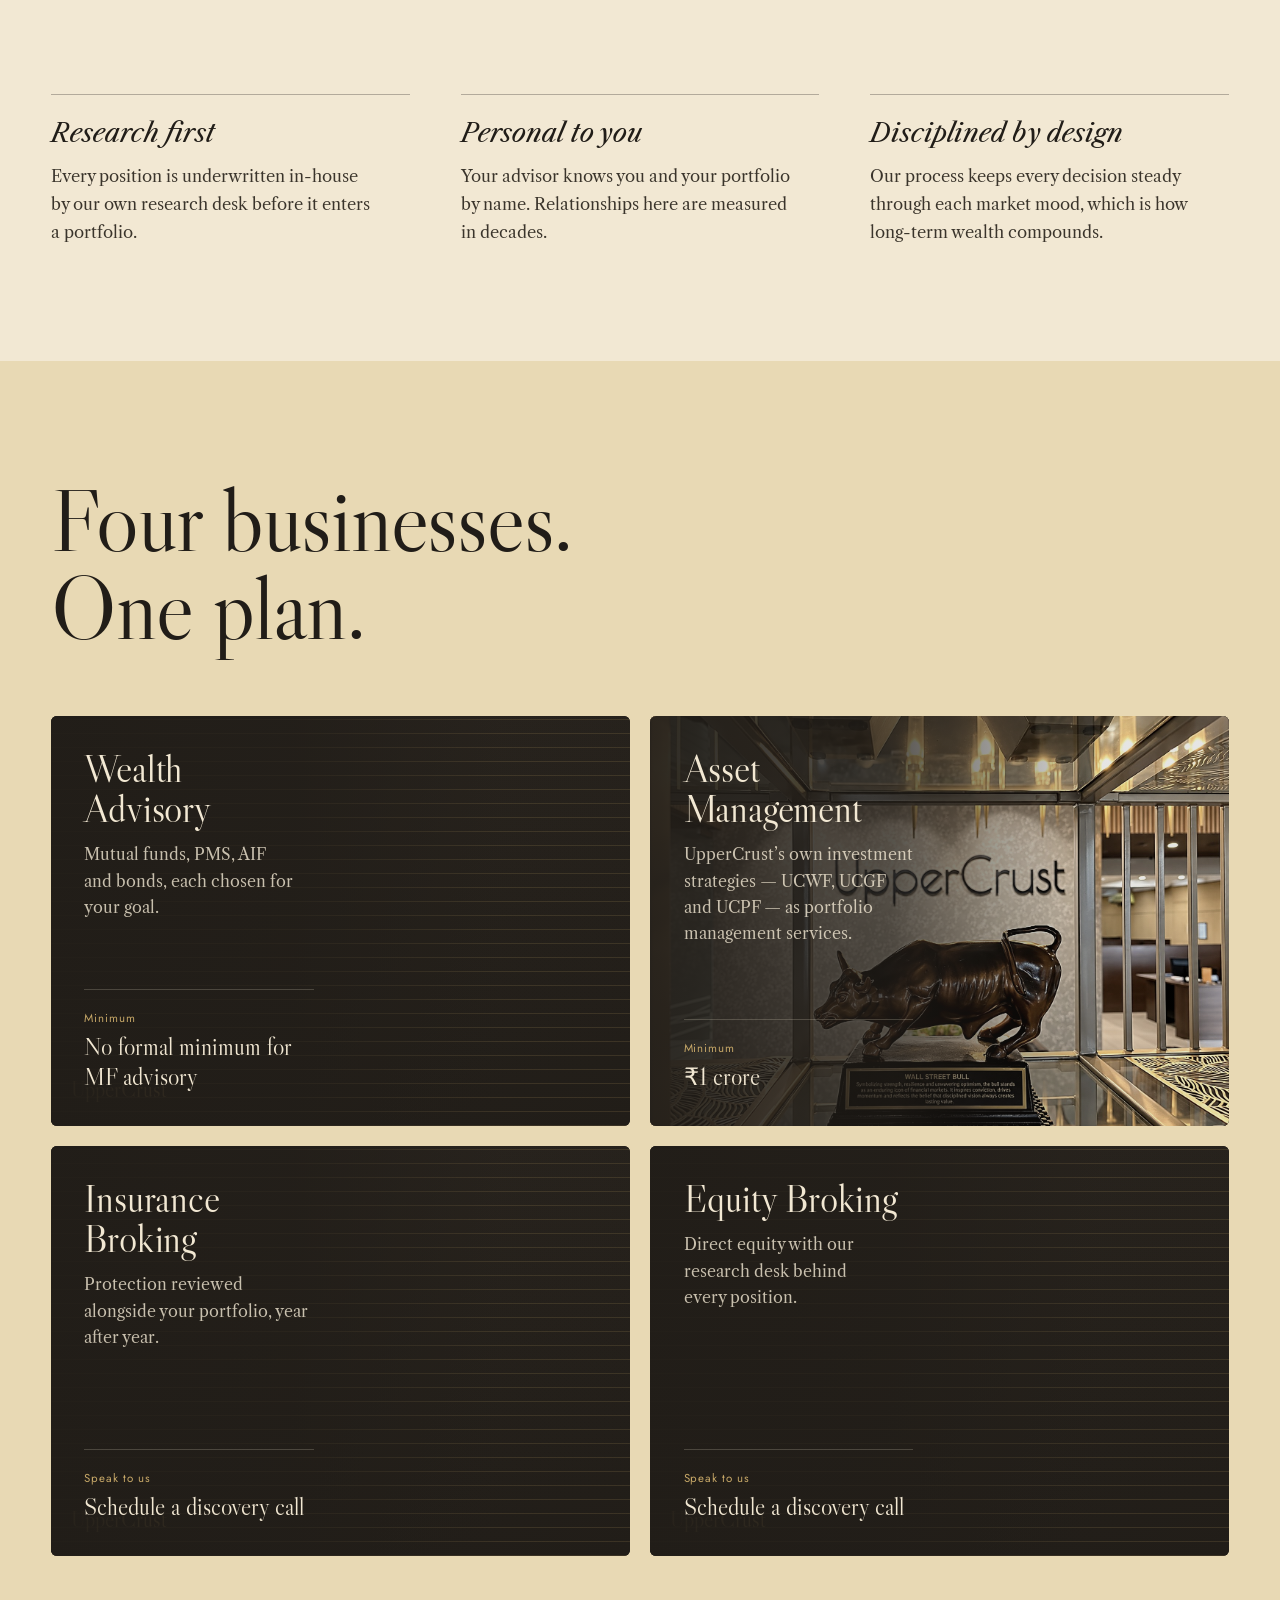
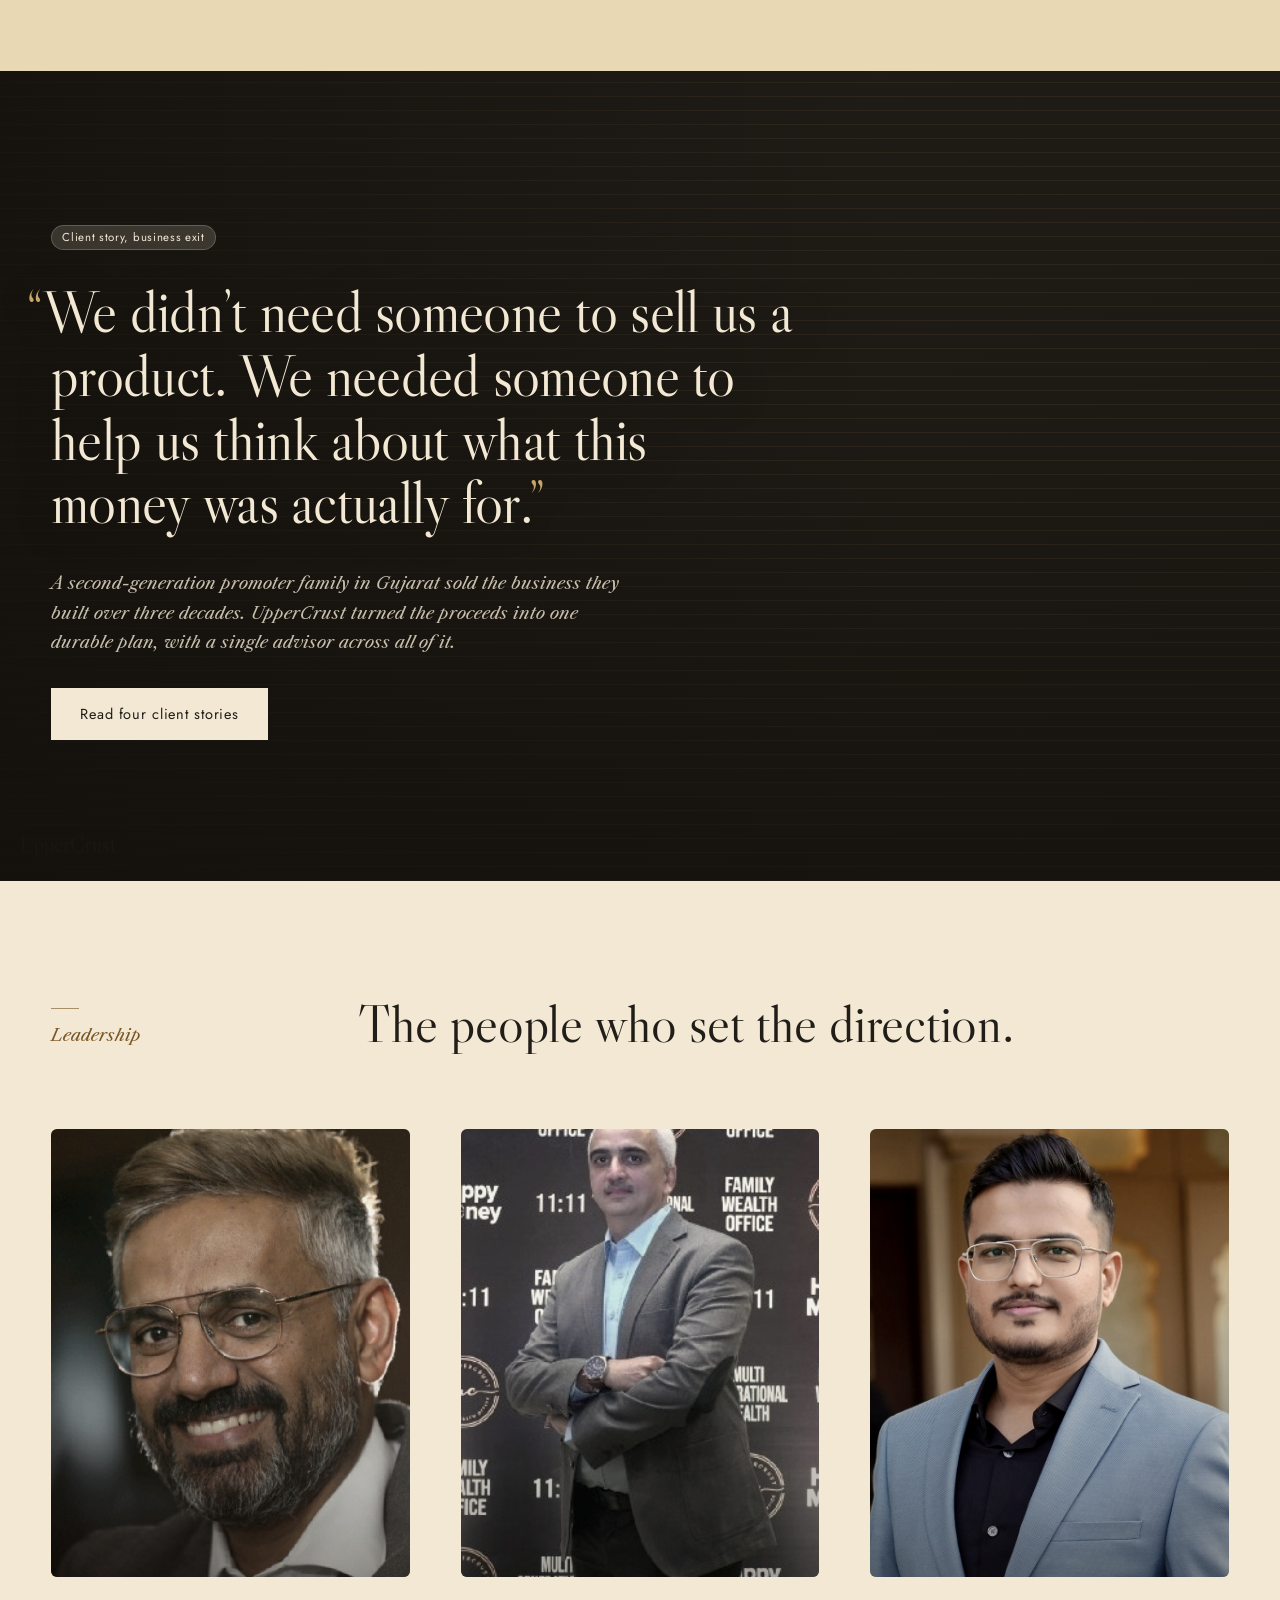
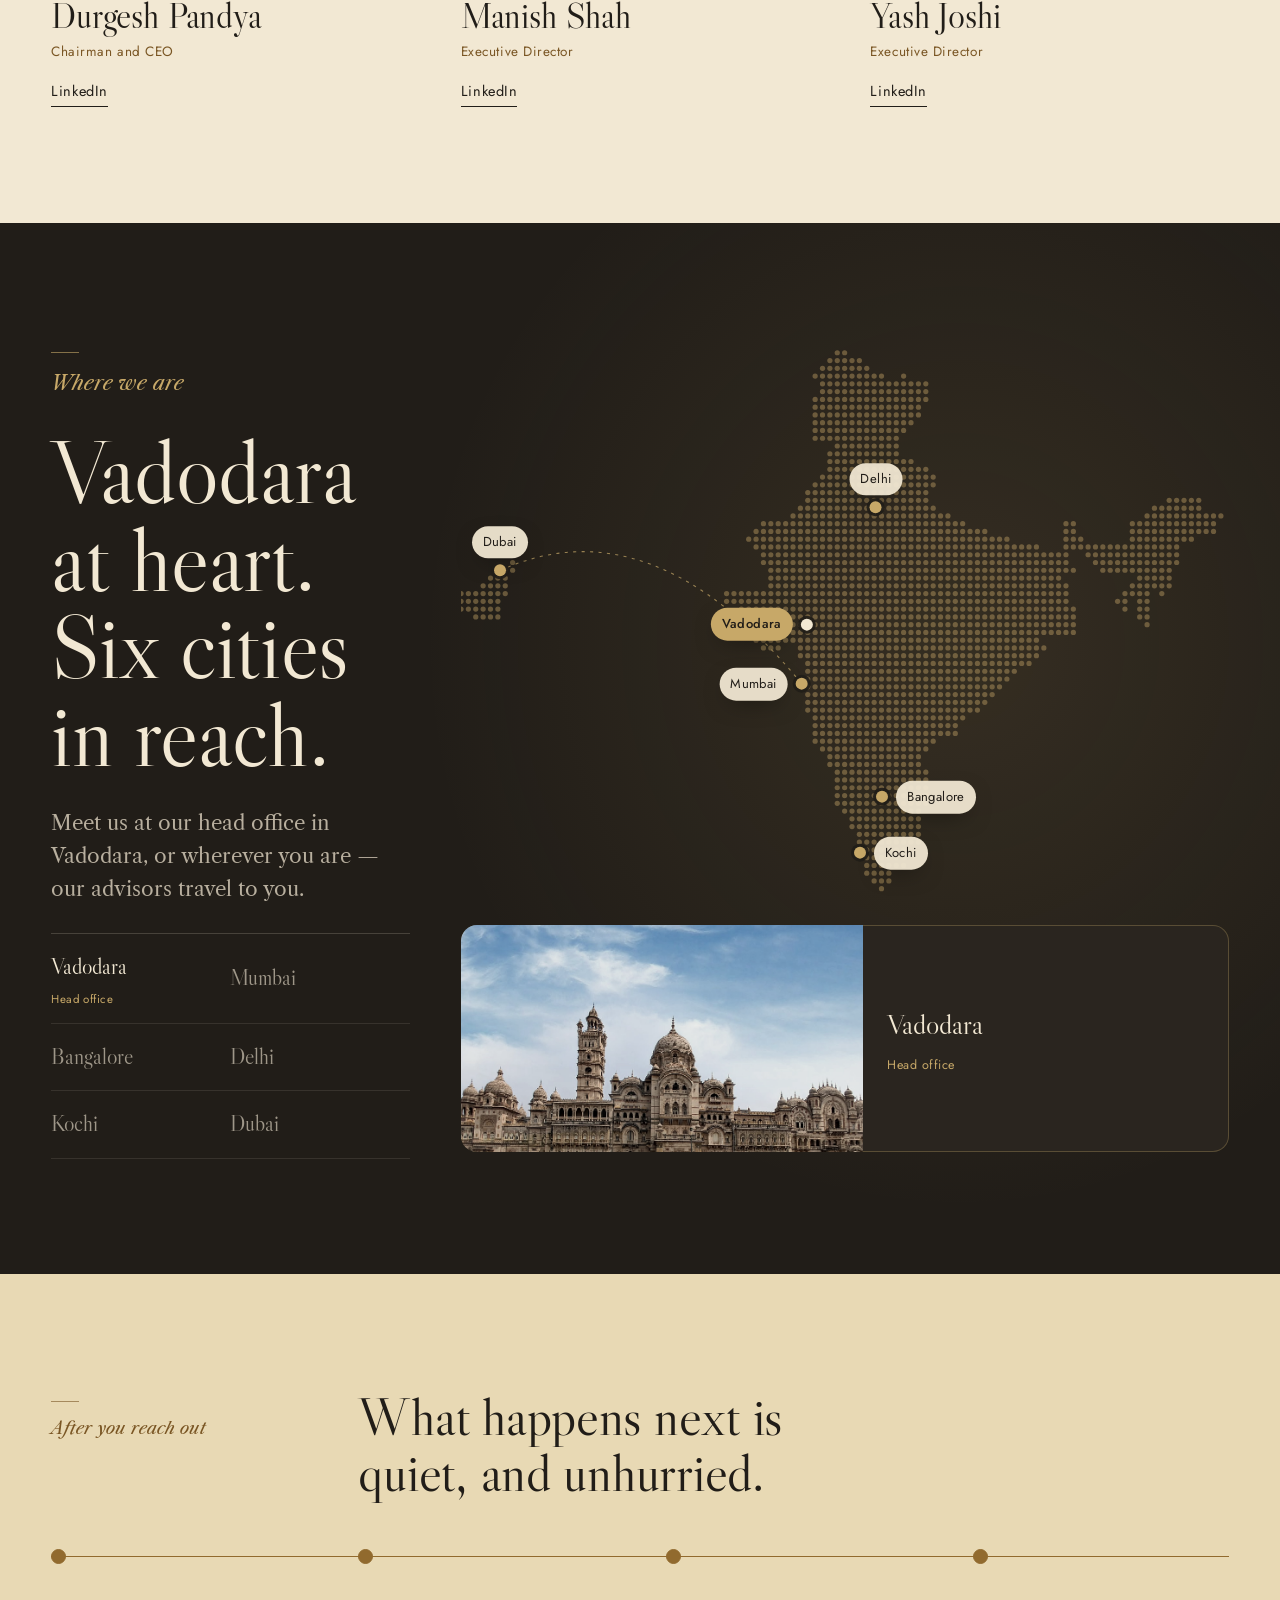
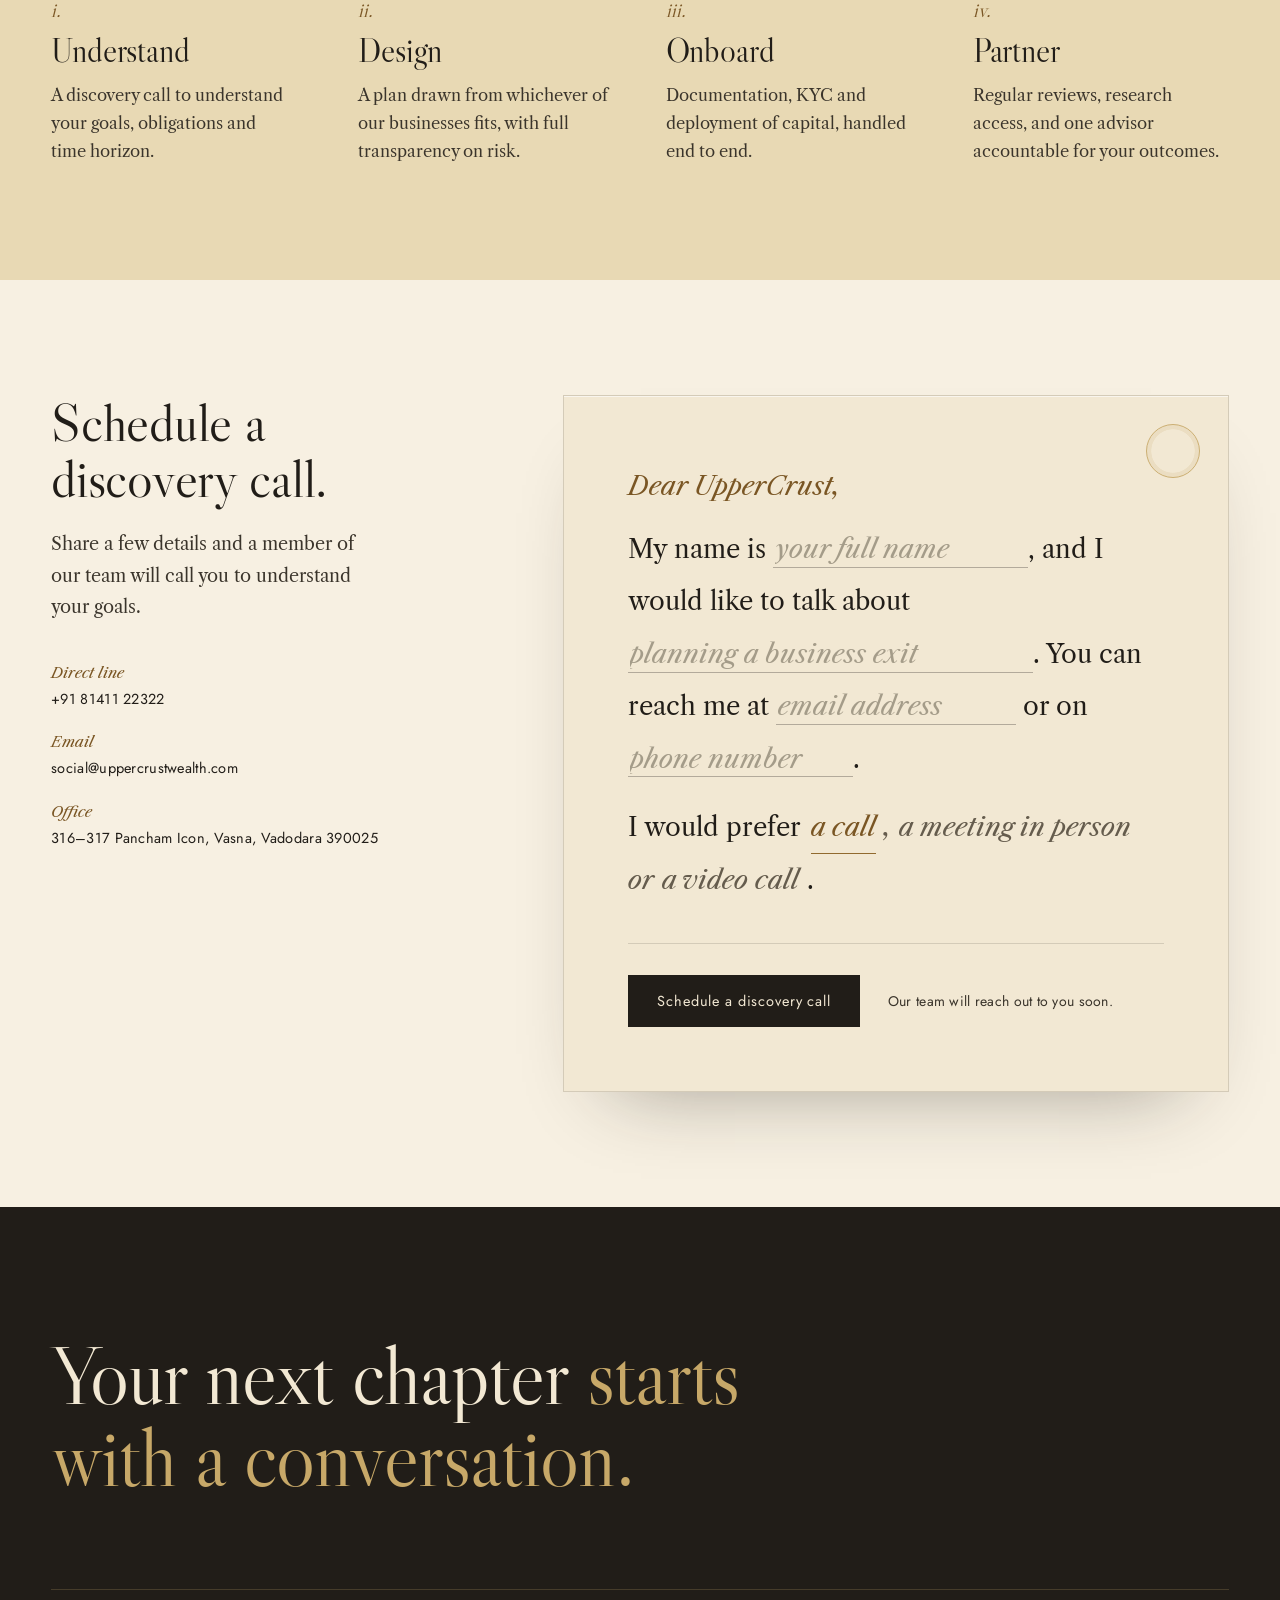
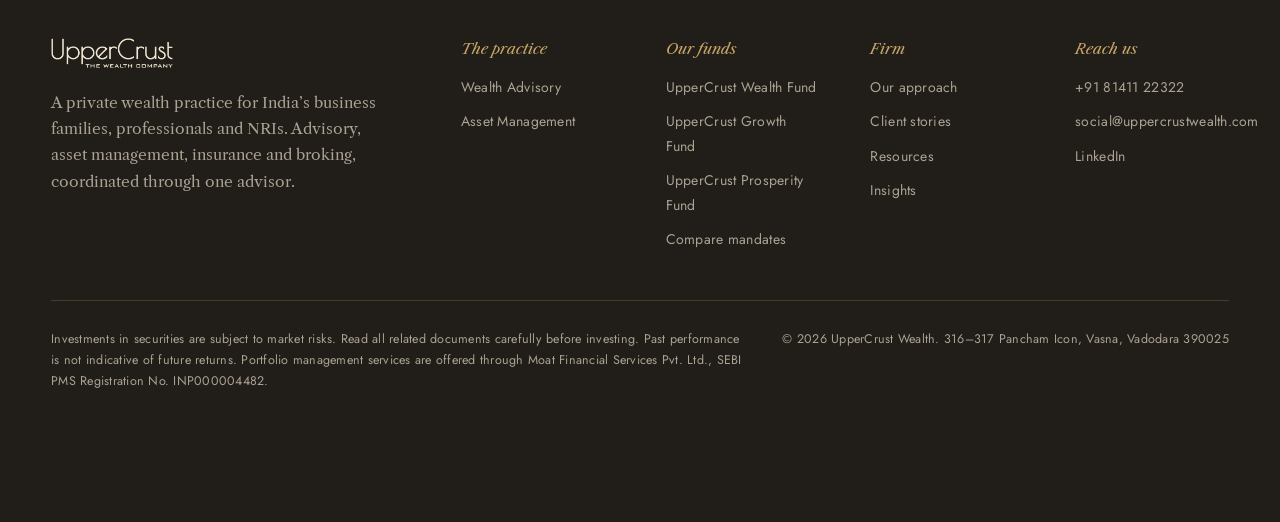
==== commit 4865ca0e: "Add Manish Shah's portrait Co-Authored-By: Claude Sonnet 5.5 <noreply@anthropic.com>" ====
--- a/index.html
+++ b/index.html
@@ -15,8 +15,8 @@
   <meta property="og:image" content="assets/img/logo-dark.png">
   <meta name="twitter:card" content="summary_large_image">
   <script type="application/ld+json">{"@context":"https://schema.org","@type":"FinancialService","name":"UpperCrust Wealth","url":"https://uppercrustwealth.com","telephone":"+91 81411 22322","email":"social@uppercrustwealth.com","address":{"@type":"PostalAddress","streetAddress":"316–317 Pancham Icon, Vasna","addressLocality":"Vadodara","postalCode":"390025","addressCountry":"IN"}}</script>
-  <link rel="stylesheet" href="assets/css/core.css?v=202610081111">
-  <link rel="stylesheet" href="assets/css/pages/home.css?v=202610081111">
+  <link rel="stylesheet" href="assets/css/core.css?v=202610081120">
+  <link rel="stylesheet" href="assets/css/pages/home.css?v=202610081120">
 </head>
 <body data-page="home" data-hero="dark">
 <div data-component="header"></div>
@@ -138,24 +138,24 @@
 
 <script src="https://identity.netlify.com/v1/netlify-identity-widget.js"></script>
 <script>if(window.netlifyIdentity){netlifyIdentity.on("init",function(u){if(!u){netlifyIdentity.on("login",function(){document.location.href="/admin/";});}});}</script>
-<script defer src="assets/js/uc.js?v=202610081111"></script>
-<script defer src="assets/js/data/site.js?v=202610081111"></script>
-<script defer src="assets/js/data/images.js?v=202610081111"></script>
-<script defer src="assets/js/data/funds.js?v=202610081111"></script>
-<script defer src="assets/js/data/india-dots.js?v=202610081111"></script>
-<script defer src="assets/js/data/loader.js?v=202610081111"></script>
-<script defer src="assets/js/components/header.js?v=202610081111"></script>
-<script defer src="assets/js/components/footer.js?v=202610081111"></script>
-<script defer src="assets/js/components/contact.js?v=202610081111"></script>
-<script defer src="assets/js/components/team.js?v=202610081111"></script>
-<script defer src="assets/js/modules/india-map.js?v=202610081111"></script>
-<script defer src="assets/js/modules/suggest.js?v=202610081111"></script>
-<script defer src="assets/js/modules/picker.js?v=202610081111"></script>
-<script defer src="assets/js/modules/bind.js?v=202610081111"></script>
-<script defer src="assets/js/modules/media.js?v=202610081111"></script>
-<script defer src="assets/js/modules/strata.js?v=202610081111"></script>
-<script defer src="assets/js/modules/inview.js?v=202610081111"></script>
-<script defer src="assets/js/modules/letter-form.js?v=202610081111"></script>
-<script defer src="assets/js/main.js?v=202610081111"></script>
+<script defer src="assets/js/uc.js?v=202610081120"></script>
+<script defer src="assets/js/data/site.js?v=202610081120"></script>
+<script defer src="assets/js/data/images.js?v=202610081120"></script>
+<script defer src="assets/js/data/funds.js?v=202610081120"></script>
+<script defer src="assets/js/data/india-dots.js?v=202610081120"></script>
+<script defer src="assets/js/data/loader.js?v=202610081120"></script>
+<script defer src="assets/js/components/header.js?v=202610081120"></script>
+<script defer src="assets/js/components/footer.js?v=202610081120"></script>
+<script defer src="assets/js/components/contact.js?v=202610081120"></script>
+<script defer src="assets/js/components/team.js?v=202610081120"></script>
+<script defer src="assets/js/modules/india-map.js?v=202610081120"></script>
+<script defer src="assets/js/modules/suggest.js?v=202610081120"></script>
+<script defer src="assets/js/modules/picker.js?v=202610081120"></script>
+<script defer src="assets/js/modules/bind.js?v=202610081120"></script>
+<script defer src="assets/js/modules/media.js?v=202610081120"></script>
+<script defer src="assets/js/modules/strata.js?v=202610081120"></script>
+<script defer src="assets/js/modules/inview.js?v=202610081120"></script>
+<script defer src="assets/js/modules/letter-form.js?v=202610081120"></script>
+<script defer src="assets/js/main.js?v=202610081120"></script>
 </body>
 </html>
--- a/assets/css/core.css
+++ b/assets/css/core.css
@@ -1,21 +1,21 @@
 /* Entry stylesheet — every page links this, then its own page stylesheet. */
-@import url("fonts.css?v=202610081111");
-@import url("tokens.css?v=202610081111");
-@import url("base.css?v=202610081111");
-@import url("layout.css?v=202610081111");
-@import url("components/buttons.css?v=202610081111");
-@import url("components/header.css?v=202610081111");
-@import url("components/footer.css?v=202610081111");
-@import url("components/hero.css?v=202610081111");
-@import url("components/principles.css?v=202610081111");
-@import url("components/steps.css?v=202610081111");
-@import url("components/people.css?v=202610081111");
-@import url("components/faq.css?v=202610081111");
-@import url("components/letter.css?v=202610081111");
-@import url("components/quote.css?v=202610081111");
-@import url("components/blocks.css?v=202610081111");
-@import url("components/media.css?v=202610081111");
-@import url("components/cards.css?v=202610081111");
-@import url("components/insights.css?v=202610081111");
-@import url("components/gate.css?v=202610081111");
-@import url("components/pagebar.css?v=202610081111");
+@import url("fonts.css?v=202610081120");
+@import url("tokens.css?v=202610081120");
+@import url("base.css?v=202610081120");
+@import url("layout.css?v=202610081120");
+@import url("components/buttons.css?v=202610081120");
+@import url("components/header.css?v=202610081120");
+@import url("components/footer.css?v=202610081120");
+@import url("components/hero.css?v=202610081120");
+@import url("components/principles.css?v=202610081120");
+@import url("components/steps.css?v=202610081120");
+@import url("components/people.css?v=202610081120");
+@import url("components/faq.css?v=202610081120");
+@import url("components/letter.css?v=202610081120");
+@import url("components/quote.css?v=202610081120");
+@import url("components/blocks.css?v=202610081120");
+@import url("components/media.css?v=202610081120");
+@import url("components/cards.css?v=202610081120");
+@import url("components/insights.css?v=202610081120");
+@import url("components/gate.css?v=202610081120");
+@import url("components/pagebar.css?v=202610081120");
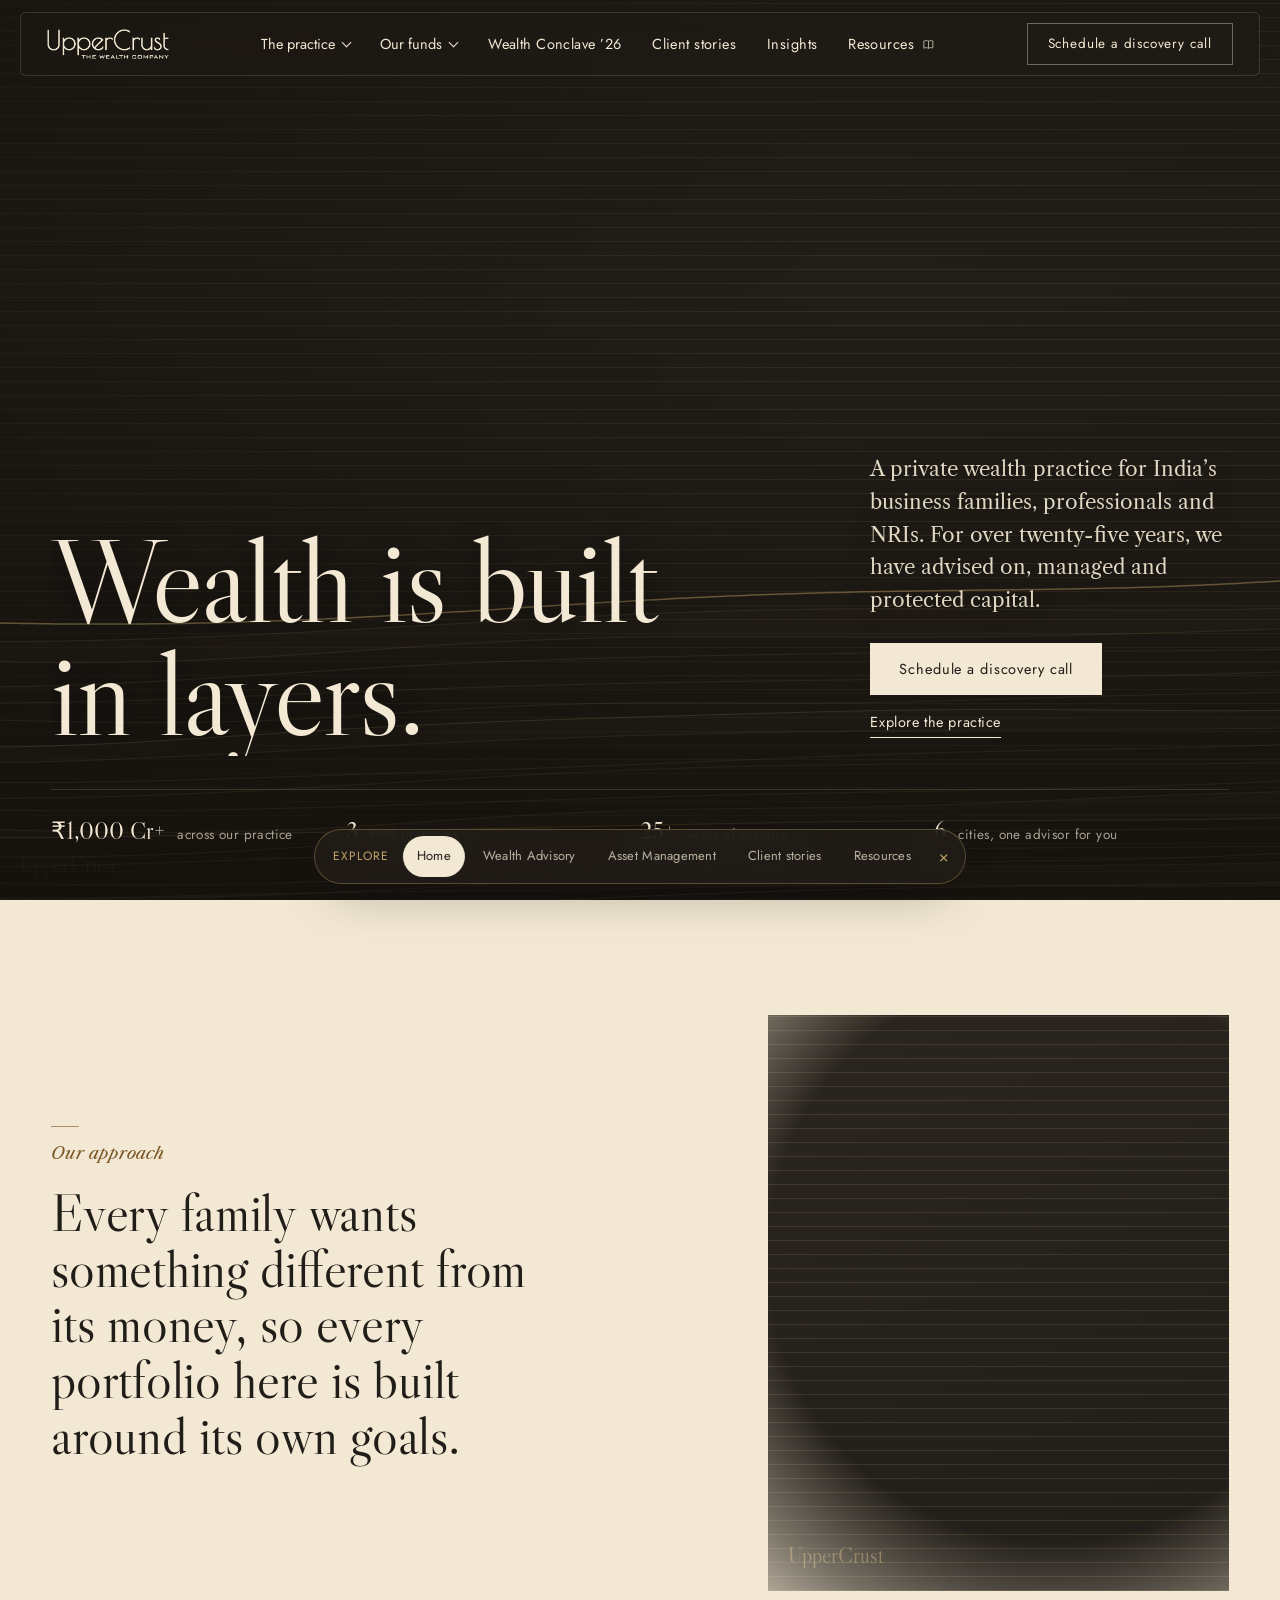
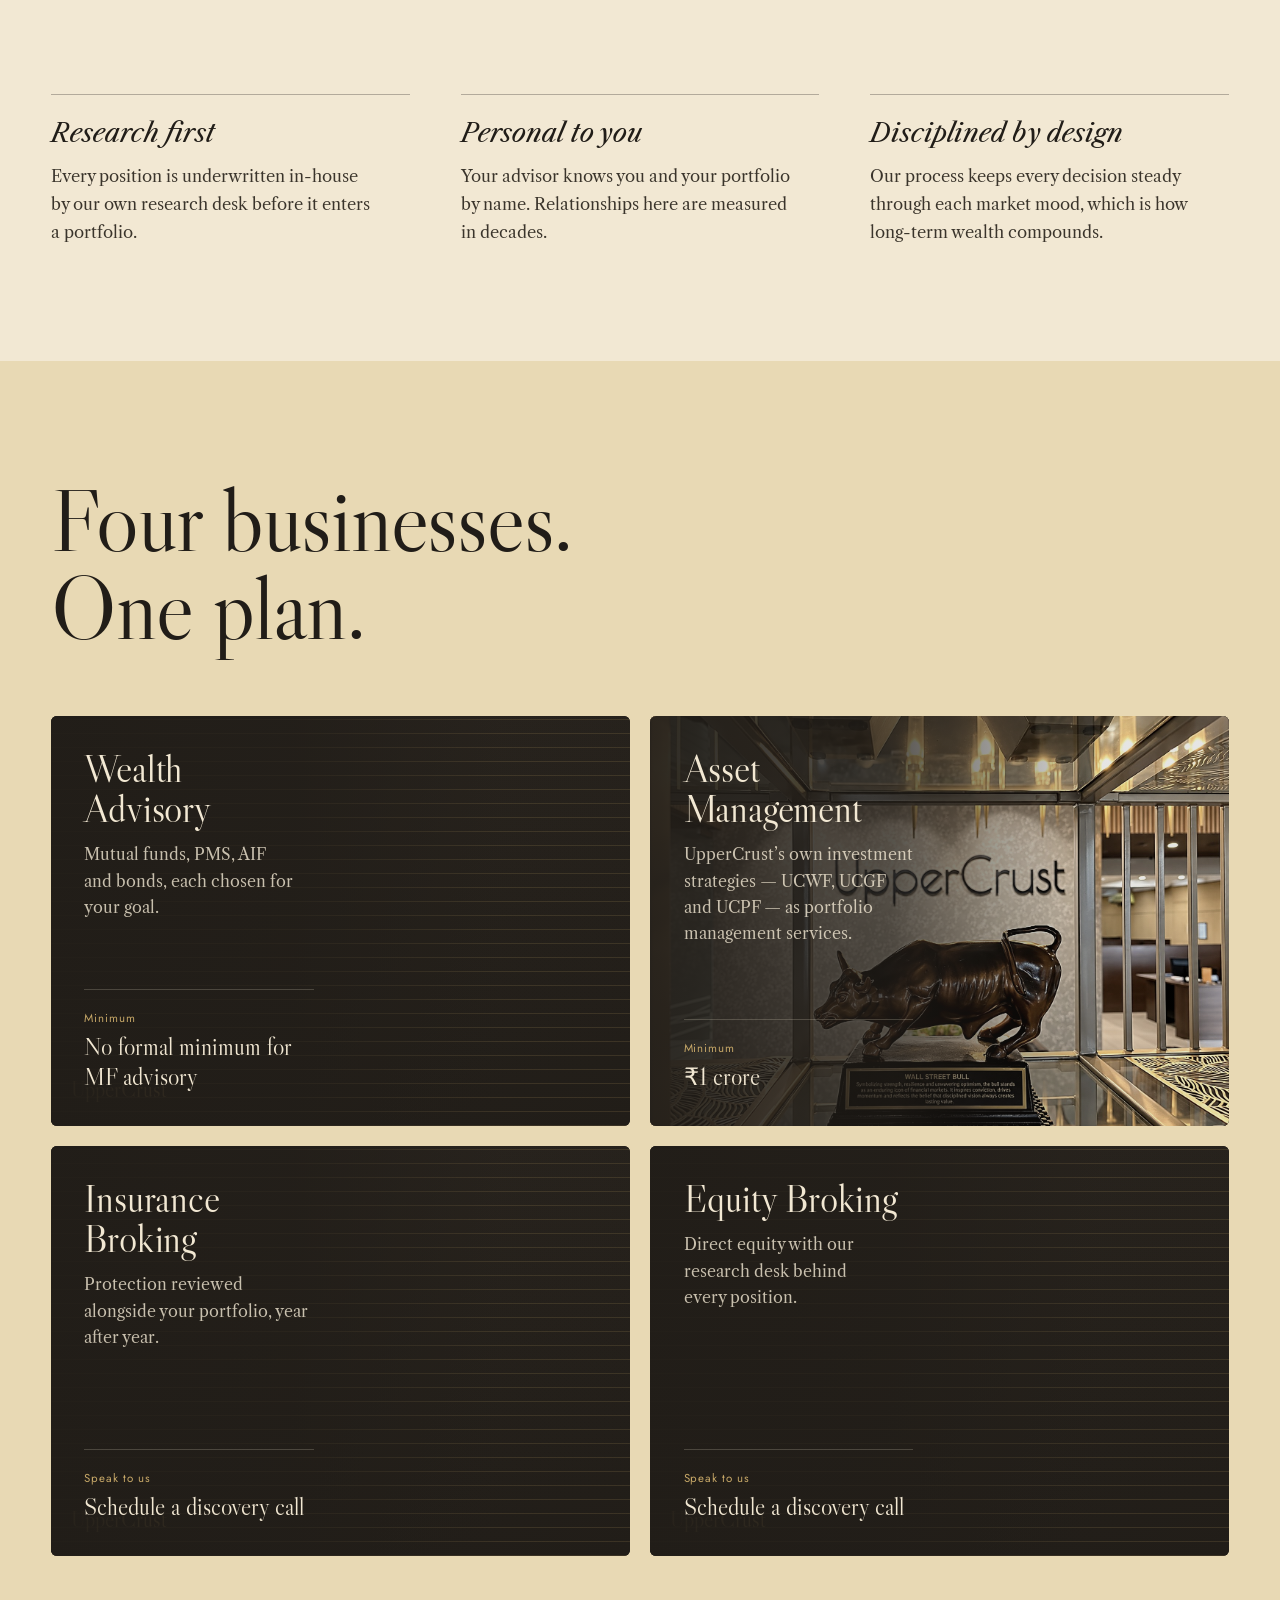
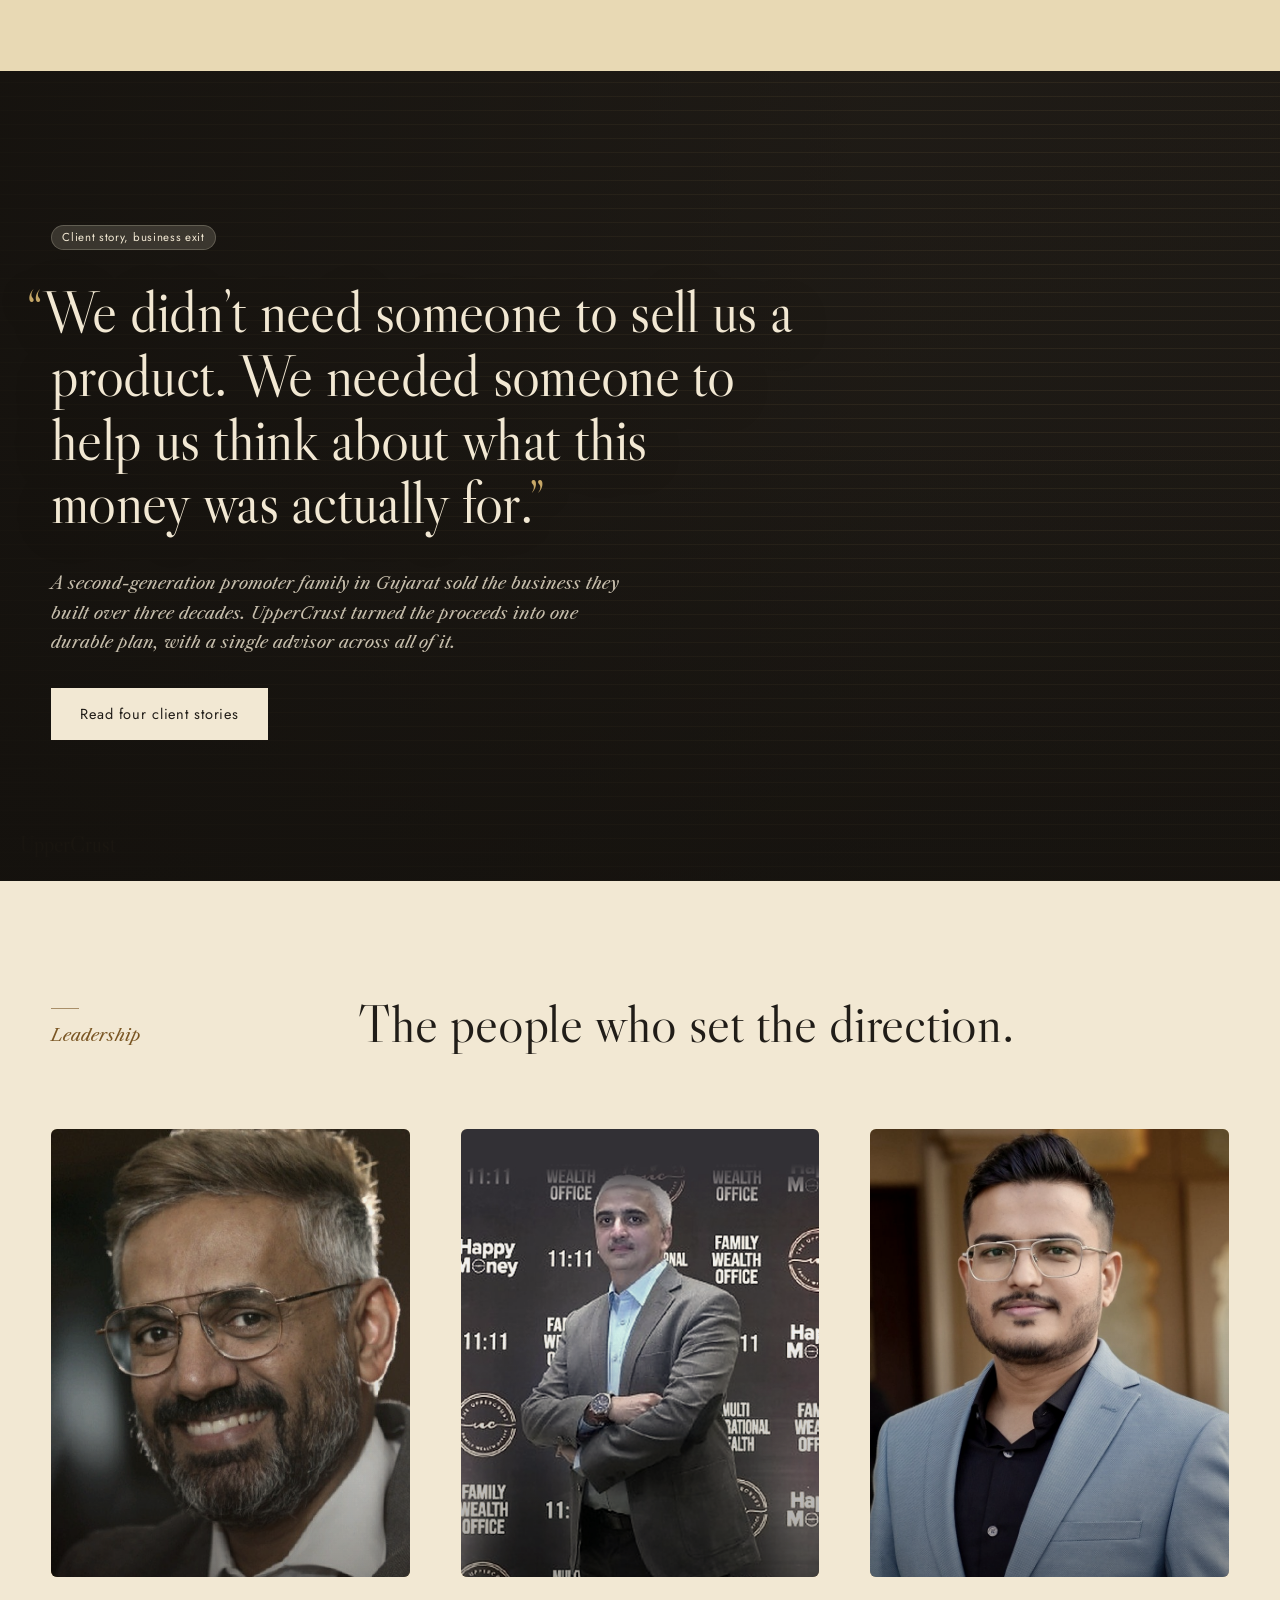
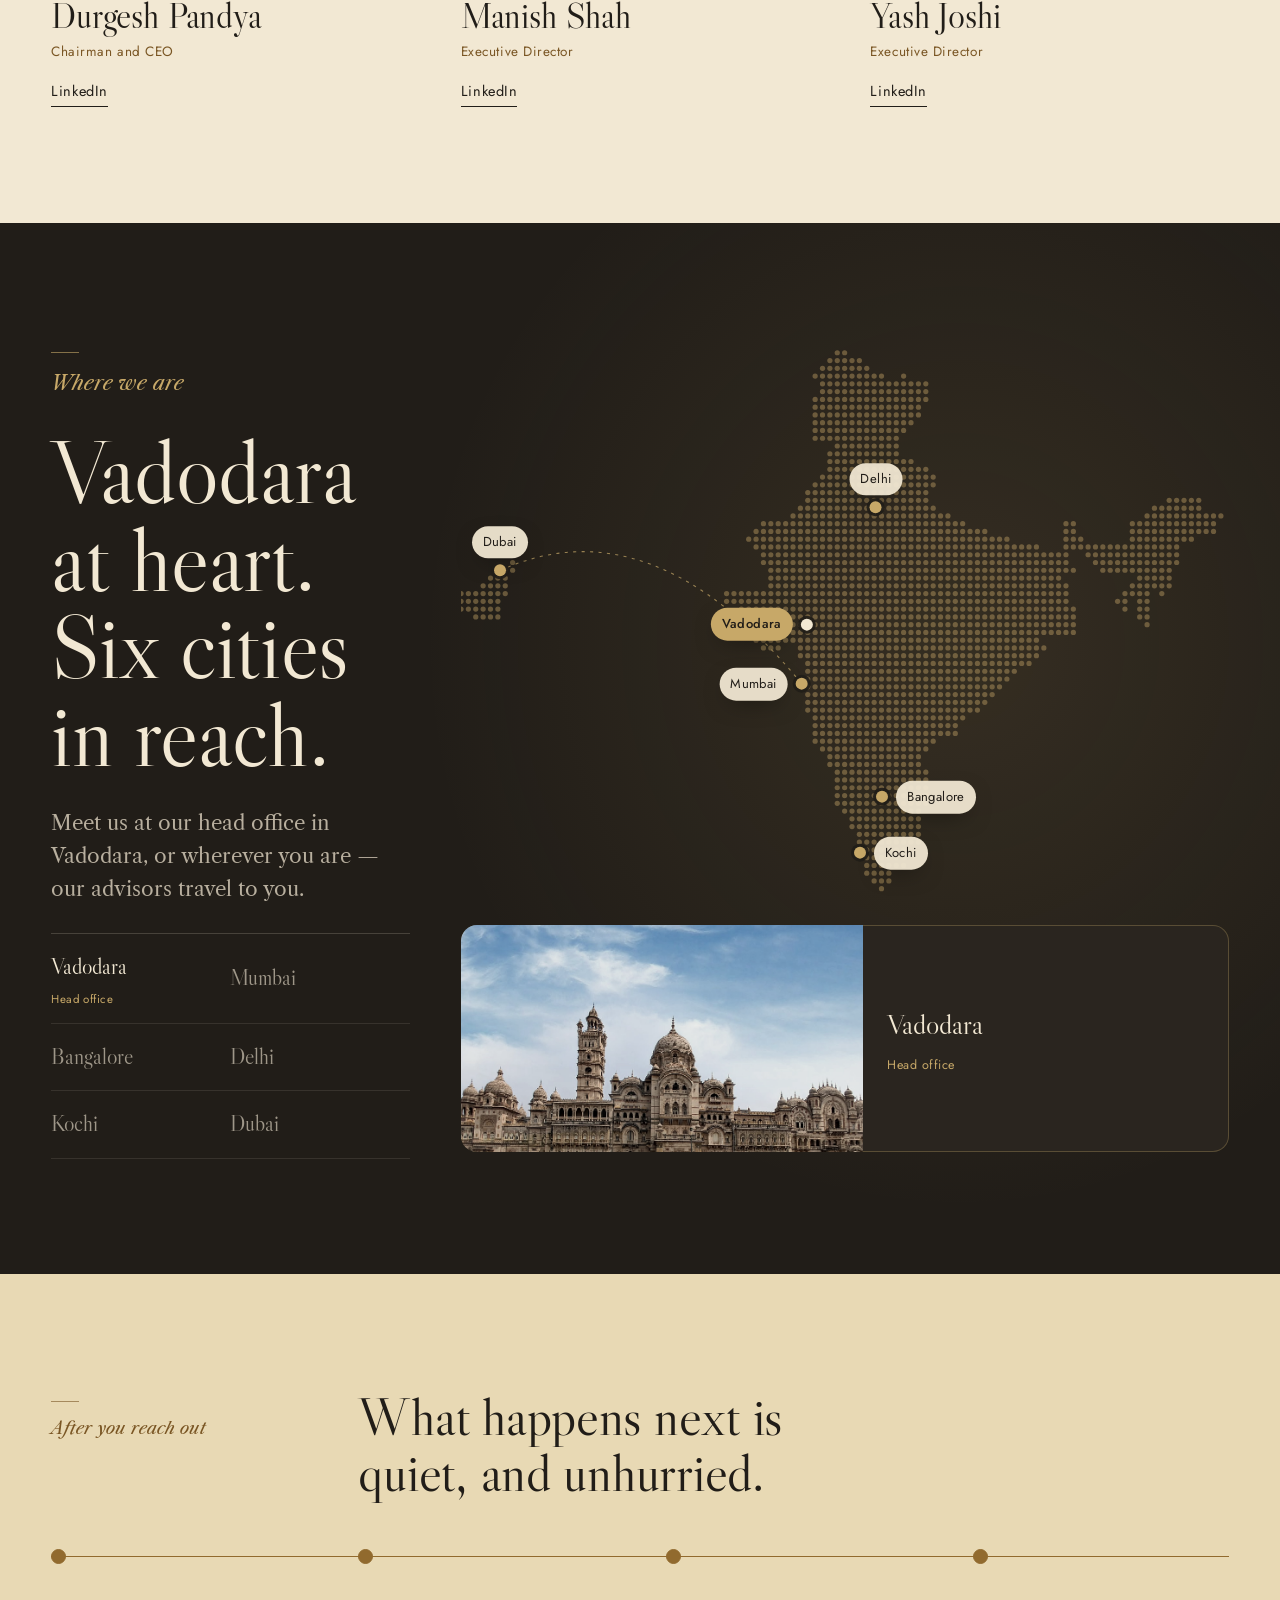
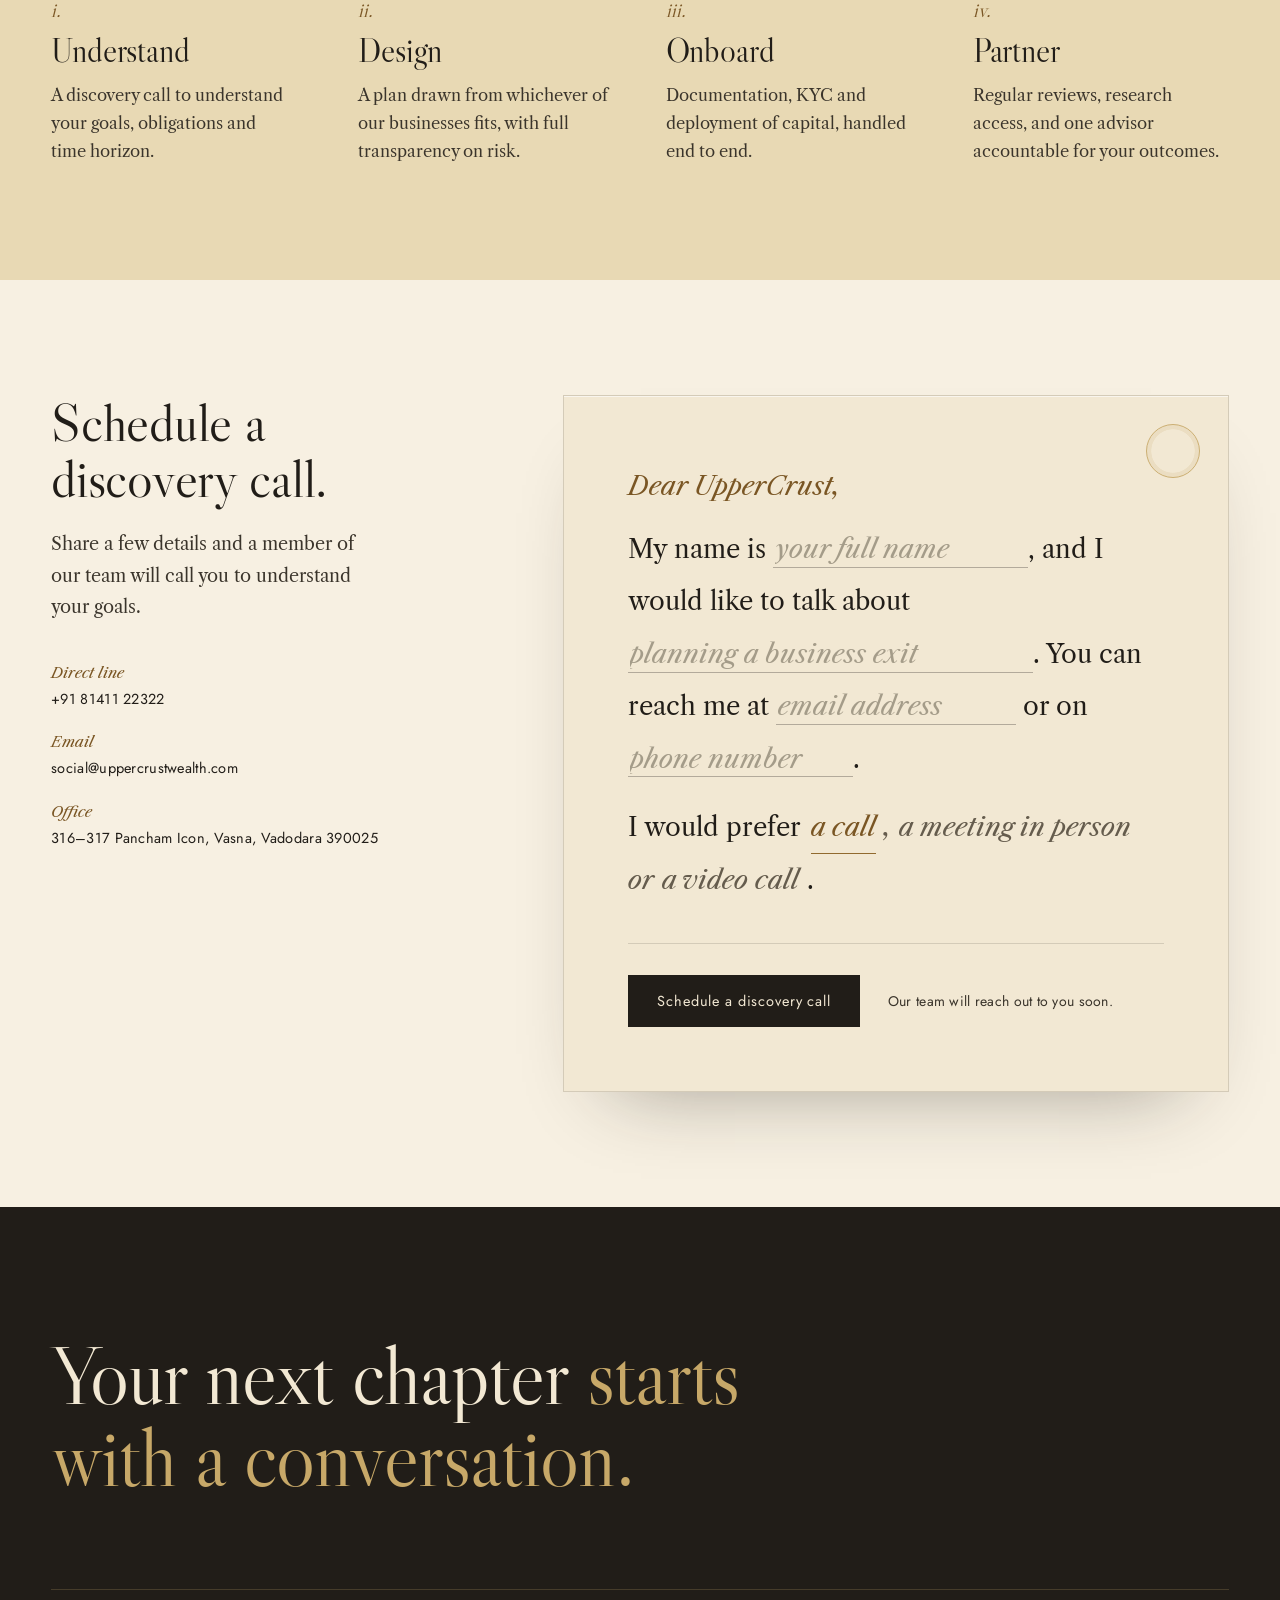
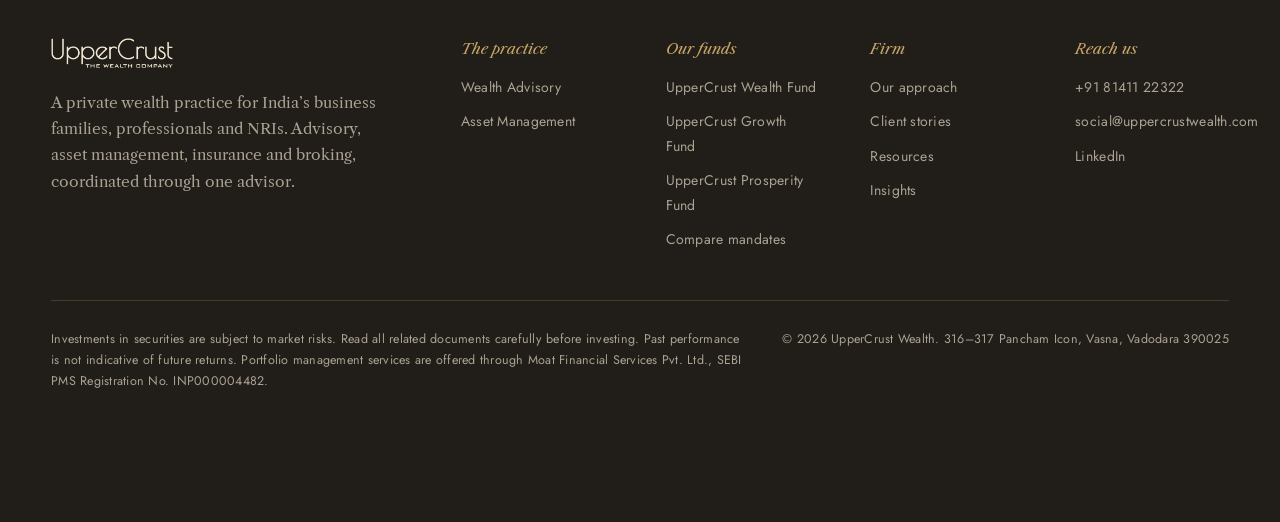
==== commit 502d4c5b: "Manish Shah's portrait: headroom so the head is never cut, sharper enlargement - Extend the top of t" ====
--- a/index.html
+++ b/index.html
@@ -15,8 +15,8 @@
   <meta property="og:image" content="assets/img/logo-dark.png">
   <meta name="twitter:card" content="summary_large_image">
   <script type="application/ld+json">{"@context":"https://schema.org","@type":"FinancialService","name":"UpperCrust Wealth","url":"https://uppercrustwealth.com","telephone":"+91 81411 22322","email":"social@uppercrustwealth.com","address":{"@type":"PostalAddress","streetAddress":"316–317 Pancham Icon, Vasna","addressLocality":"Vadodara","postalCode":"390025","addressCountry":"IN"}}</script>
-  <link rel="stylesheet" href="assets/css/core.css?v=202610081120">
-  <link rel="stylesheet" href="assets/css/pages/home.css?v=202610081120">
+  <link rel="stylesheet" href="assets/css/core.css?v=202610081124">
+  <link rel="stylesheet" href="assets/css/pages/home.css?v=202610081124">
 </head>
 <body data-page="home" data-hero="dark">
 <div data-component="header"></div>
@@ -138,24 +138,24 @@
 
 <script src="https://identity.netlify.com/v1/netlify-identity-widget.js"></script>
 <script>if(window.netlifyIdentity){netlifyIdentity.on("init",function(u){if(!u){netlifyIdentity.on("login",function(){document.location.href="/admin/";});}});}</script>
-<script defer src="assets/js/uc.js?v=202610081120"></script>
-<script defer src="assets/js/data/site.js?v=202610081120"></script>
-<script defer src="assets/js/data/images.js?v=202610081120"></script>
-<script defer src="assets/js/data/funds.js?v=202610081120"></script>
-<script defer src="assets/js/data/india-dots.js?v=202610081120"></script>
-<script defer src="assets/js/data/loader.js?v=202610081120"></script>
-<script defer src="assets/js/components/header.js?v=202610081120"></script>
-<script defer src="assets/js/components/footer.js?v=202610081120"></script>
-<script defer src="assets/js/components/contact.js?v=202610081120"></script>
-<script defer src="assets/js/components/team.js?v=202610081120"></script>
-<script defer src="assets/js/modules/india-map.js?v=202610081120"></script>
-<script defer src="assets/js/modules/suggest.js?v=202610081120"></script>
-<script defer src="assets/js/modules/picker.js?v=202610081120"></script>
-<script defer src="assets/js/modules/bind.js?v=202610081120"></script>
-<script defer src="assets/js/modules/media.js?v=202610081120"></script>
-<script defer src="assets/js/modules/strata.js?v=202610081120"></script>
-<script defer src="assets/js/modules/inview.js?v=202610081120"></script>
-<script defer src="assets/js/modules/letter-form.js?v=202610081120"></script>
-<script defer src="assets/js/main.js?v=202610081120"></script>
+<script defer src="assets/js/uc.js?v=202610081124"></script>
+<script defer src="assets/js/data/site.js?v=202610081124"></script>
+<script defer src="assets/js/data/images.js?v=202610081124"></script>
+<script defer src="assets/js/data/funds.js?v=202610081124"></script>
+<script defer src="assets/js/data/india-dots.js?v=202610081124"></script>
+<script defer src="assets/js/data/loader.js?v=202610081124"></script>
+<script defer src="assets/js/components/header.js?v=202610081124"></script>
+<script defer src="assets/js/components/footer.js?v=202610081124"></script>
+<script defer src="assets/js/components/contact.js?v=202610081124"></script>
+<script defer src="assets/js/components/team.js?v=202610081124"></script>
+<script defer src="assets/js/modules/india-map.js?v=202610081124"></script>
+<script defer src="assets/js/modules/suggest.js?v=202610081124"></script>
+<script defer src="assets/js/modules/picker.js?v=202610081124"></script>
+<script defer src="assets/js/modules/bind.js?v=202610081124"></script>
+<script defer src="assets/js/modules/media.js?v=202610081124"></script>
+<script defer src="assets/js/modules/strata.js?v=202610081124"></script>
+<script defer src="assets/js/modules/inview.js?v=202610081124"></script>
+<script defer src="assets/js/modules/letter-form.js?v=202610081124"></script>
+<script defer src="assets/js/main.js?v=202610081124"></script>
 </body>
 </html>
--- a/assets/css/core.css
+++ b/assets/css/core.css
@@ -1,21 +1,21 @@
 /* Entry stylesheet — every page links this, then its own page stylesheet. */
-@import url("fonts.css?v=202610081120");
-@import url("tokens.css?v=202610081120");
-@import url("base.css?v=202610081120");
-@import url("layout.css?v=202610081120");
-@import url("components/buttons.css?v=202610081120");
-@import url("components/header.css?v=202610081120");
-@import url("components/footer.css?v=202610081120");
-@import url("components/hero.css?v=202610081120");
-@import url("components/principles.css?v=202610081120");
-@import url("components/steps.css?v=202610081120");
-@import url("components/people.css?v=202610081120");
-@import url("components/faq.css?v=202610081120");
-@import url("components/letter.css?v=202610081120");
-@import url("components/quote.css?v=202610081120");
-@import url("components/blocks.css?v=202610081120");
-@import url("components/media.css?v=202610081120");
-@import url("components/cards.css?v=202610081120");
-@import url("components/insights.css?v=202610081120");
-@import url("components/gate.css?v=202610081120");
-@import url("components/pagebar.css?v=202610081120");
+@import url("fonts.css?v=202610081124");
+@import url("tokens.css?v=202610081124");
+@import url("base.css?v=202610081124");
+@import url("layout.css?v=202610081124");
+@import url("components/buttons.css?v=202610081124");
+@import url("components/header.css?v=202610081124");
+@import url("components/footer.css?v=202610081124");
+@import url("components/hero.css?v=202610081124");
+@import url("components/principles.css?v=202610081124");
+@import url("components/steps.css?v=202610081124");
+@import url("components/people.css?v=202610081124");
+@import url("components/faq.css?v=202610081124");
+@import url("components/letter.css?v=202610081124");
+@import url("components/quote.css?v=202610081124");
+@import url("components/blocks.css?v=202610081124");
+@import url("components/media.css?v=202610081124");
+@import url("components/cards.css?v=202610081124");
+@import url("components/insights.css?v=202610081124");
+@import url("components/gate.css?v=202610081124");
+@import url("components/pagebar.css?v=202610081124");
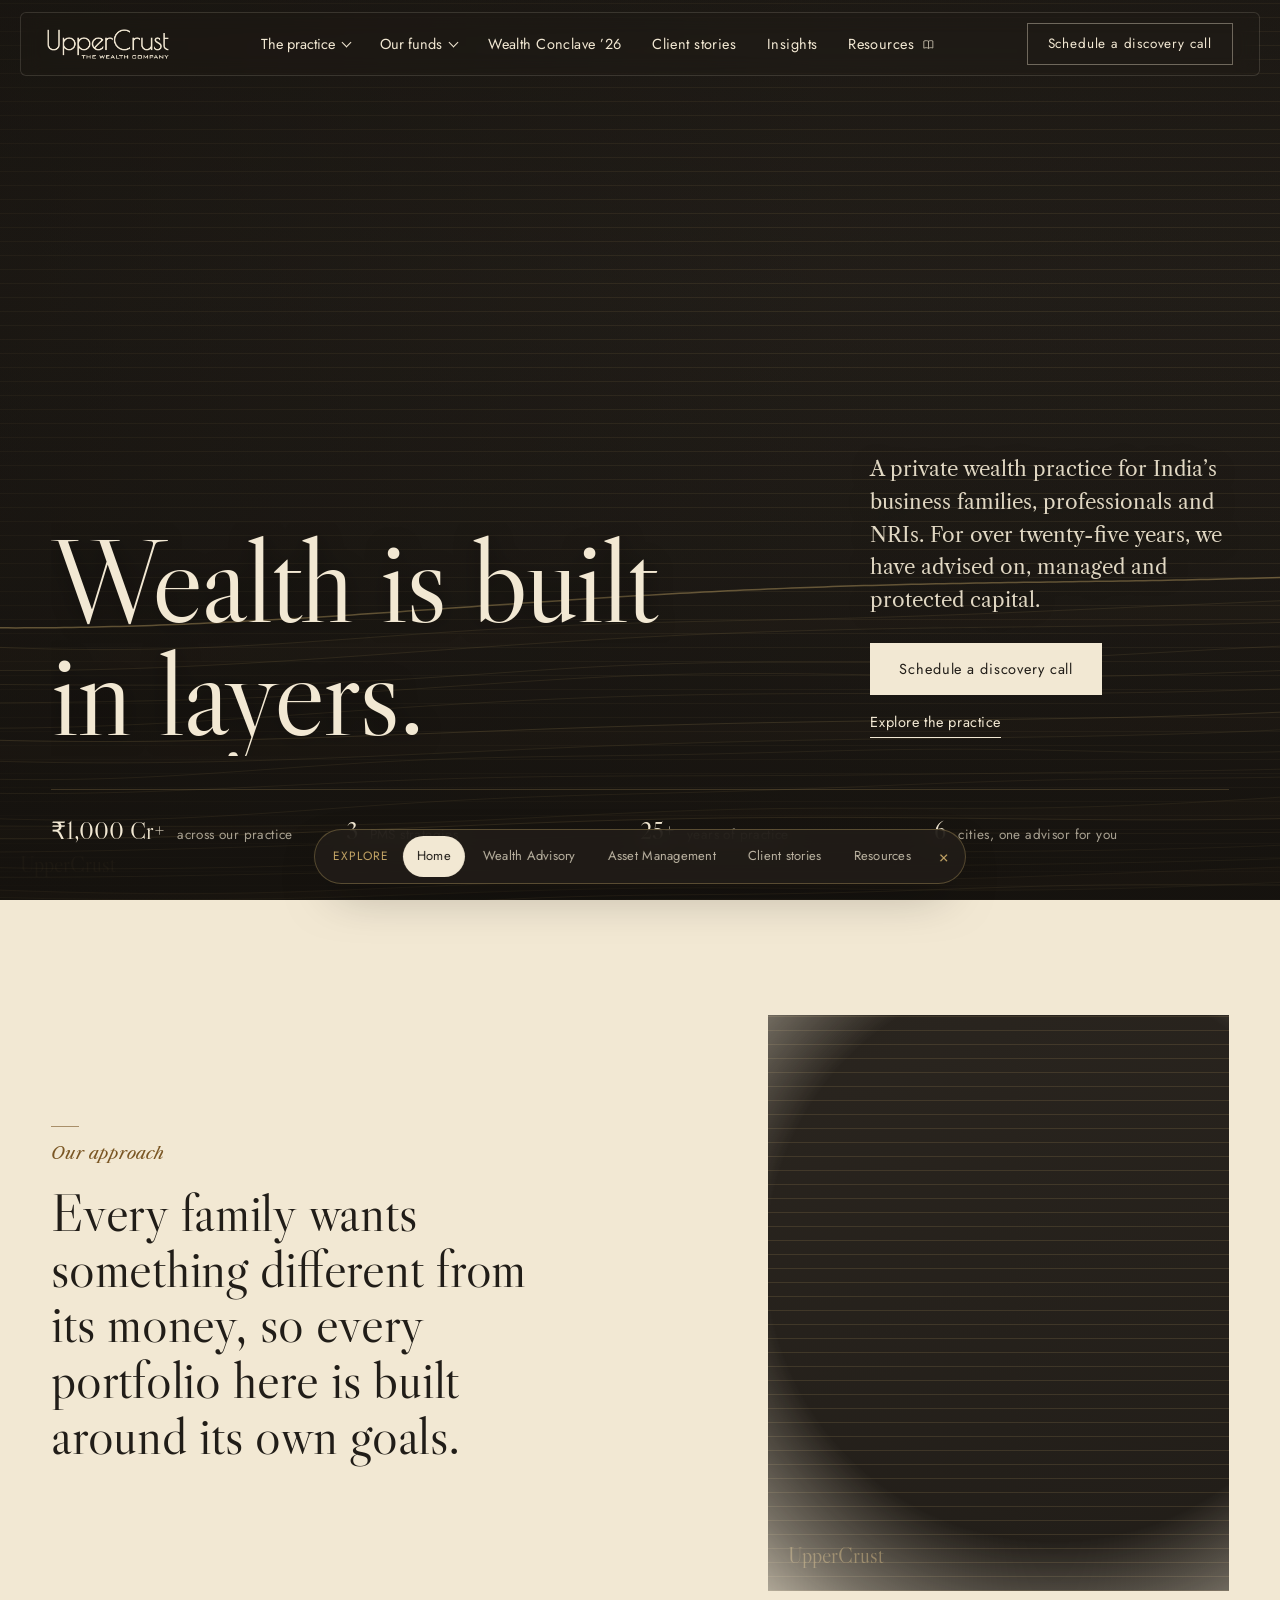
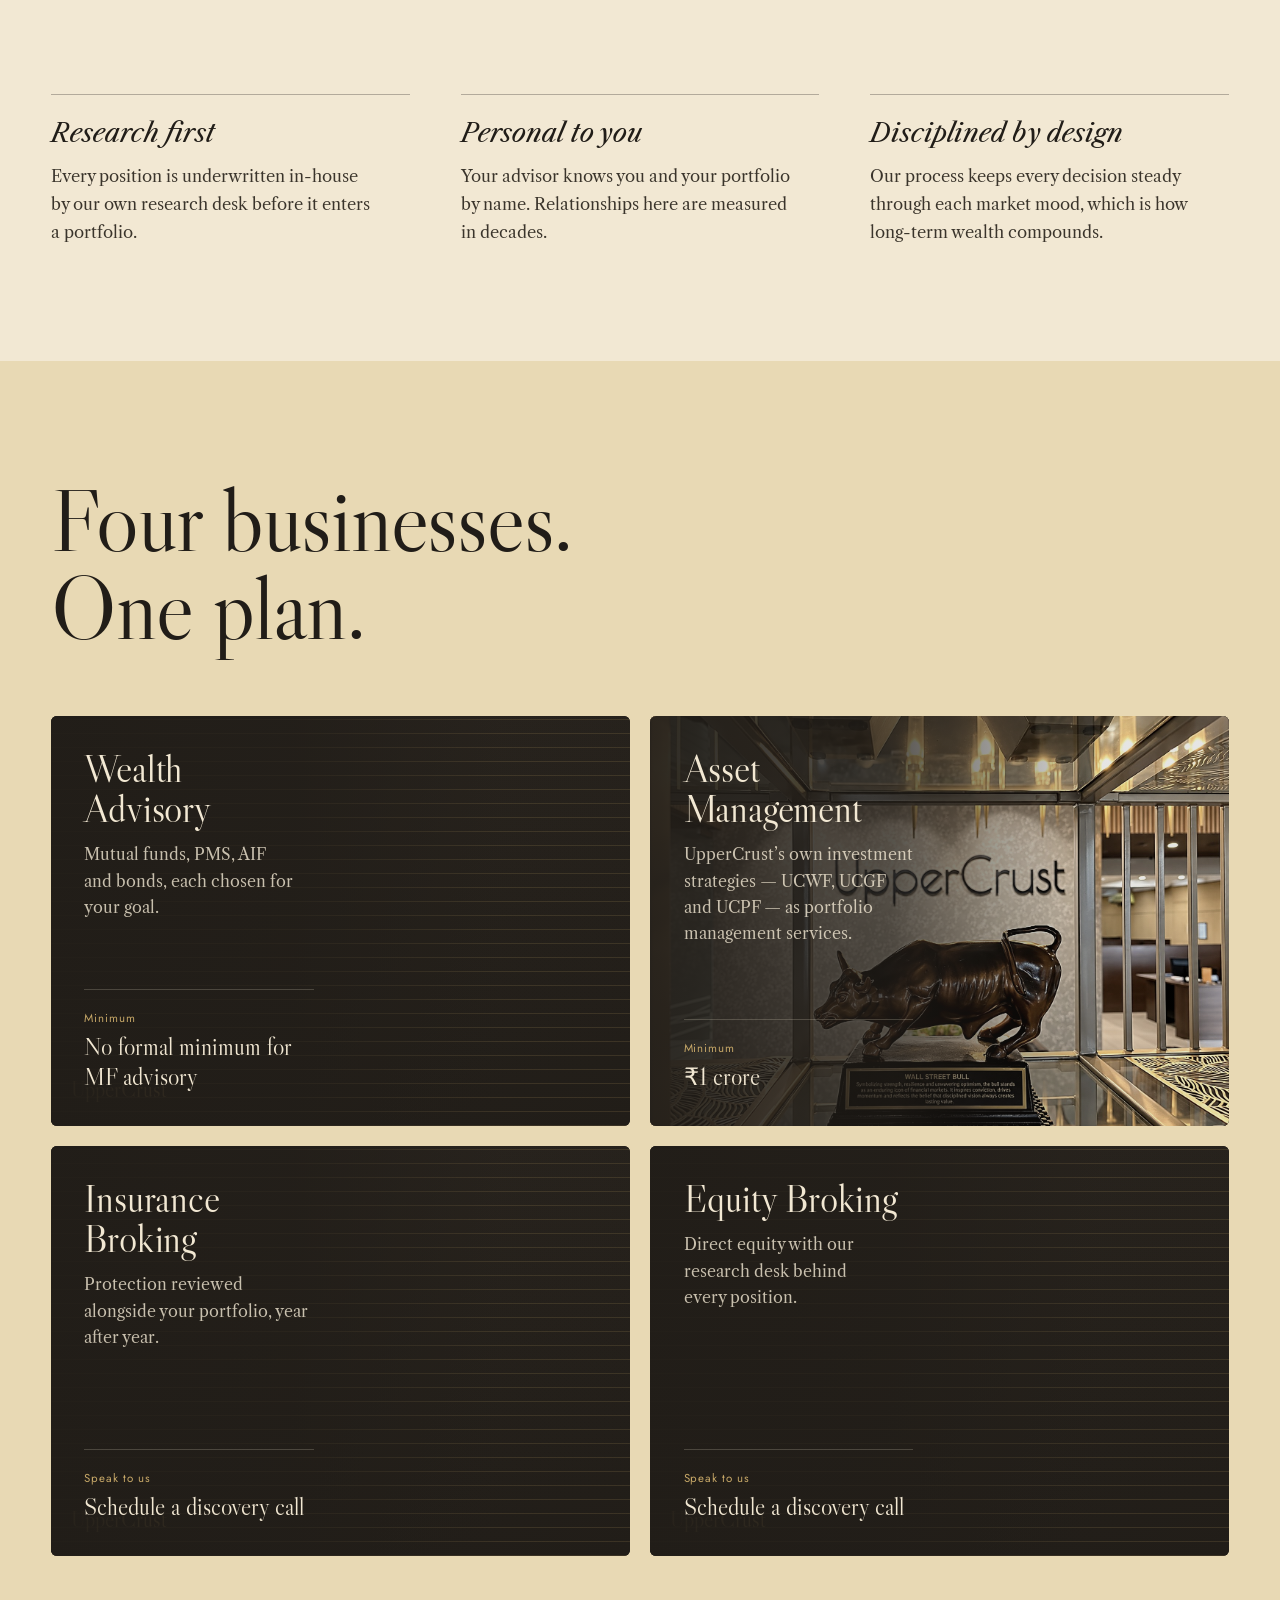
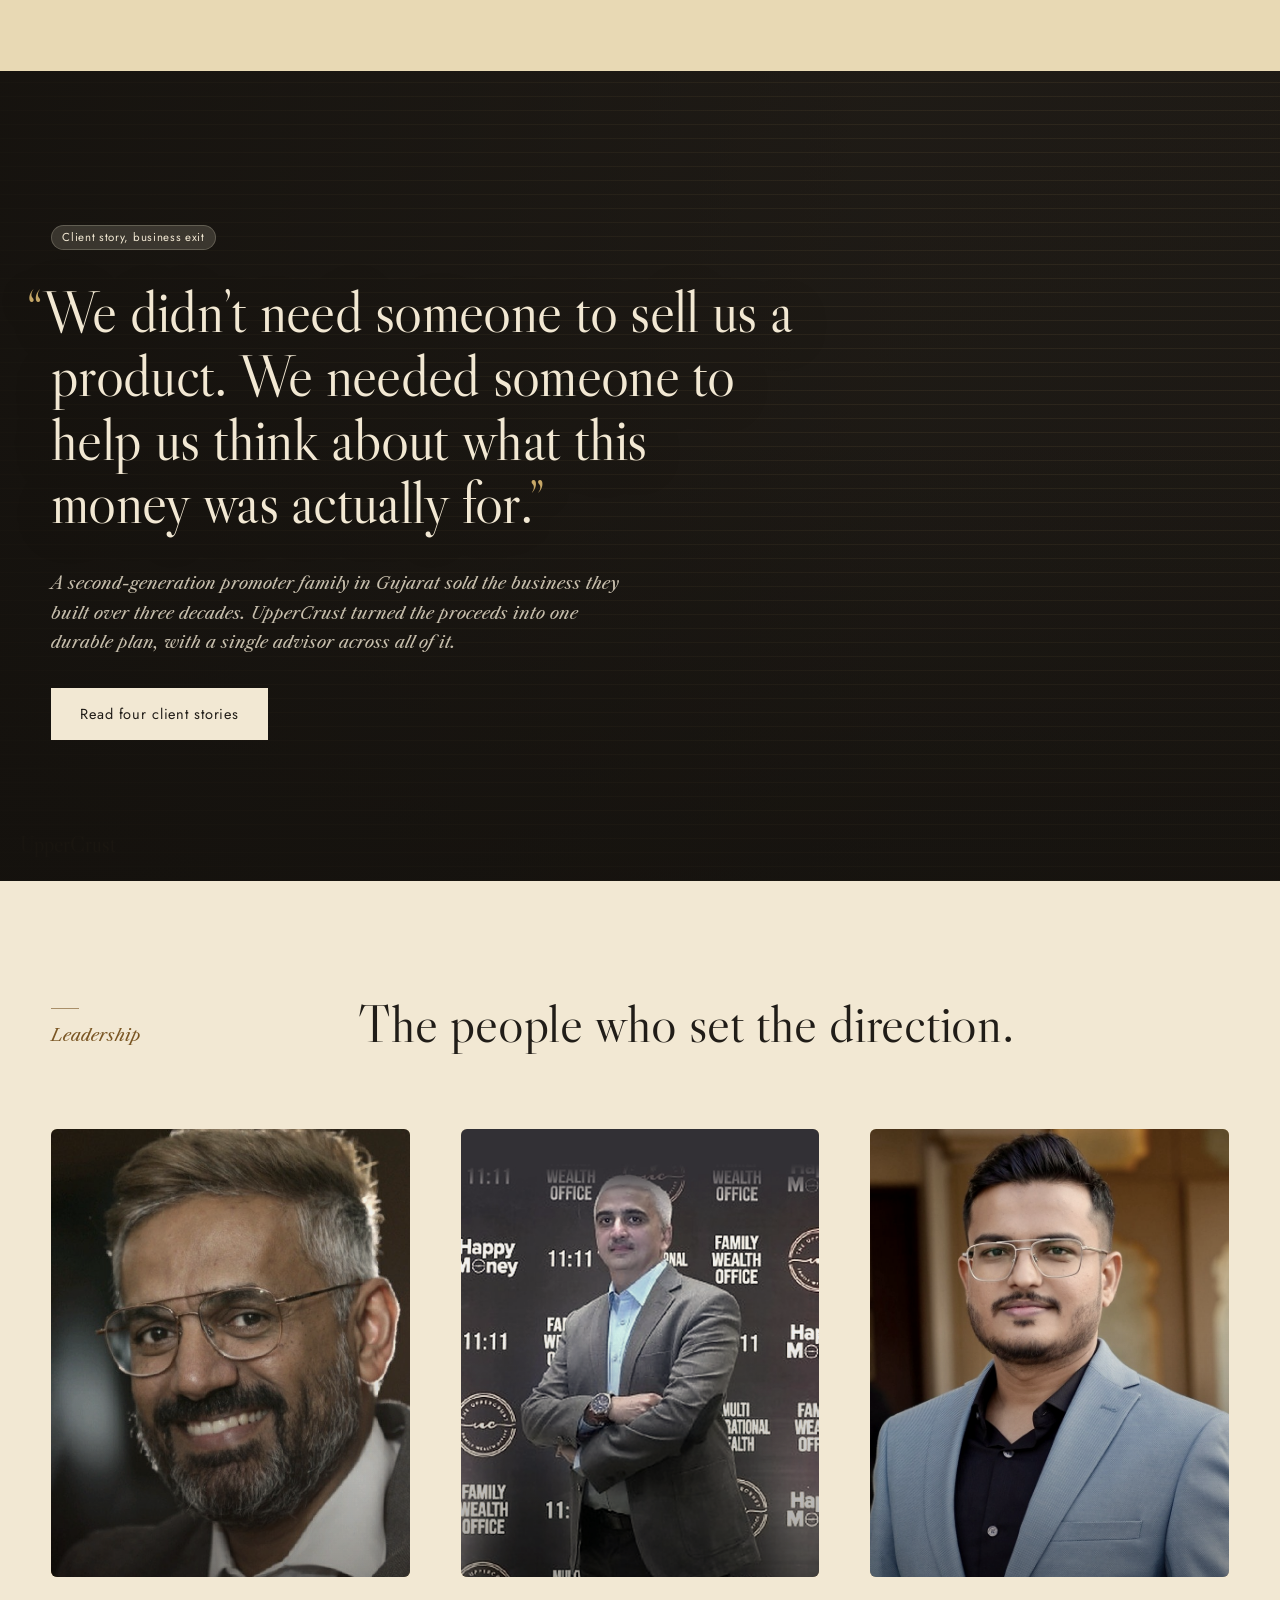
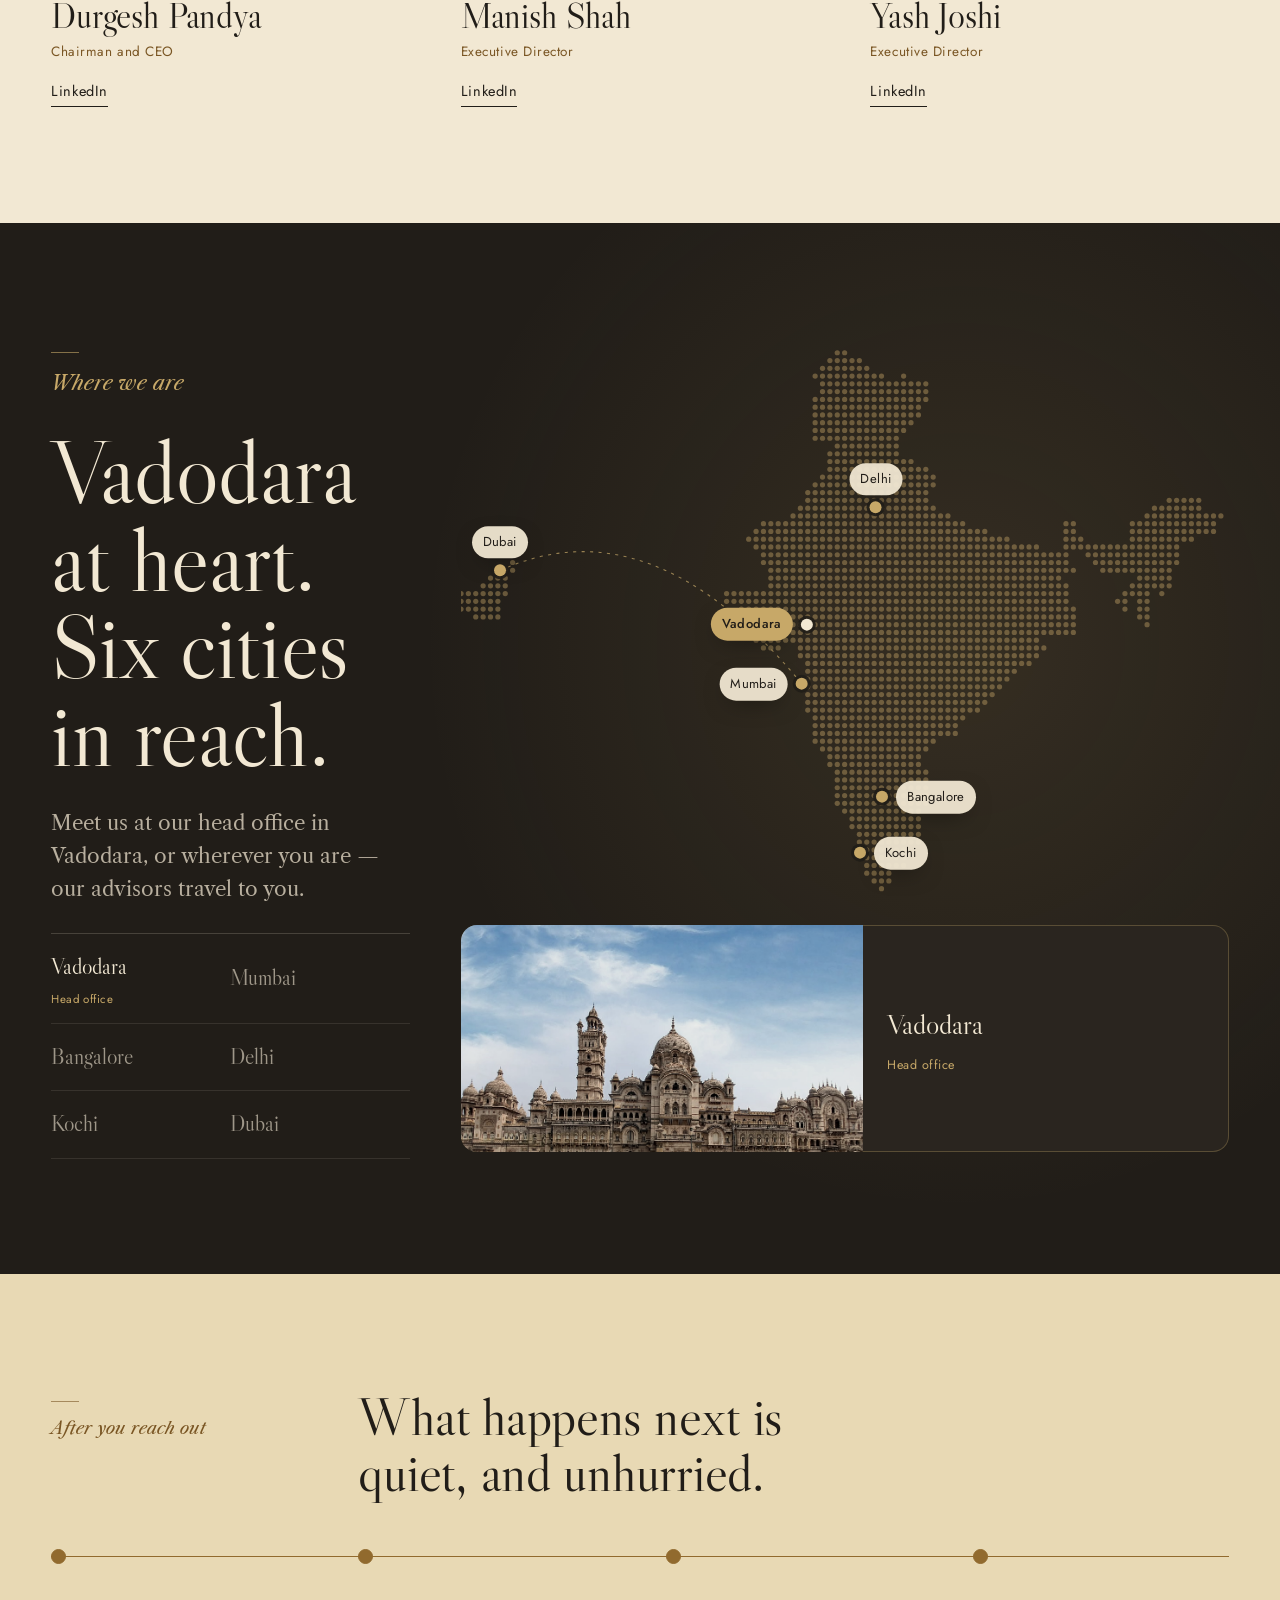
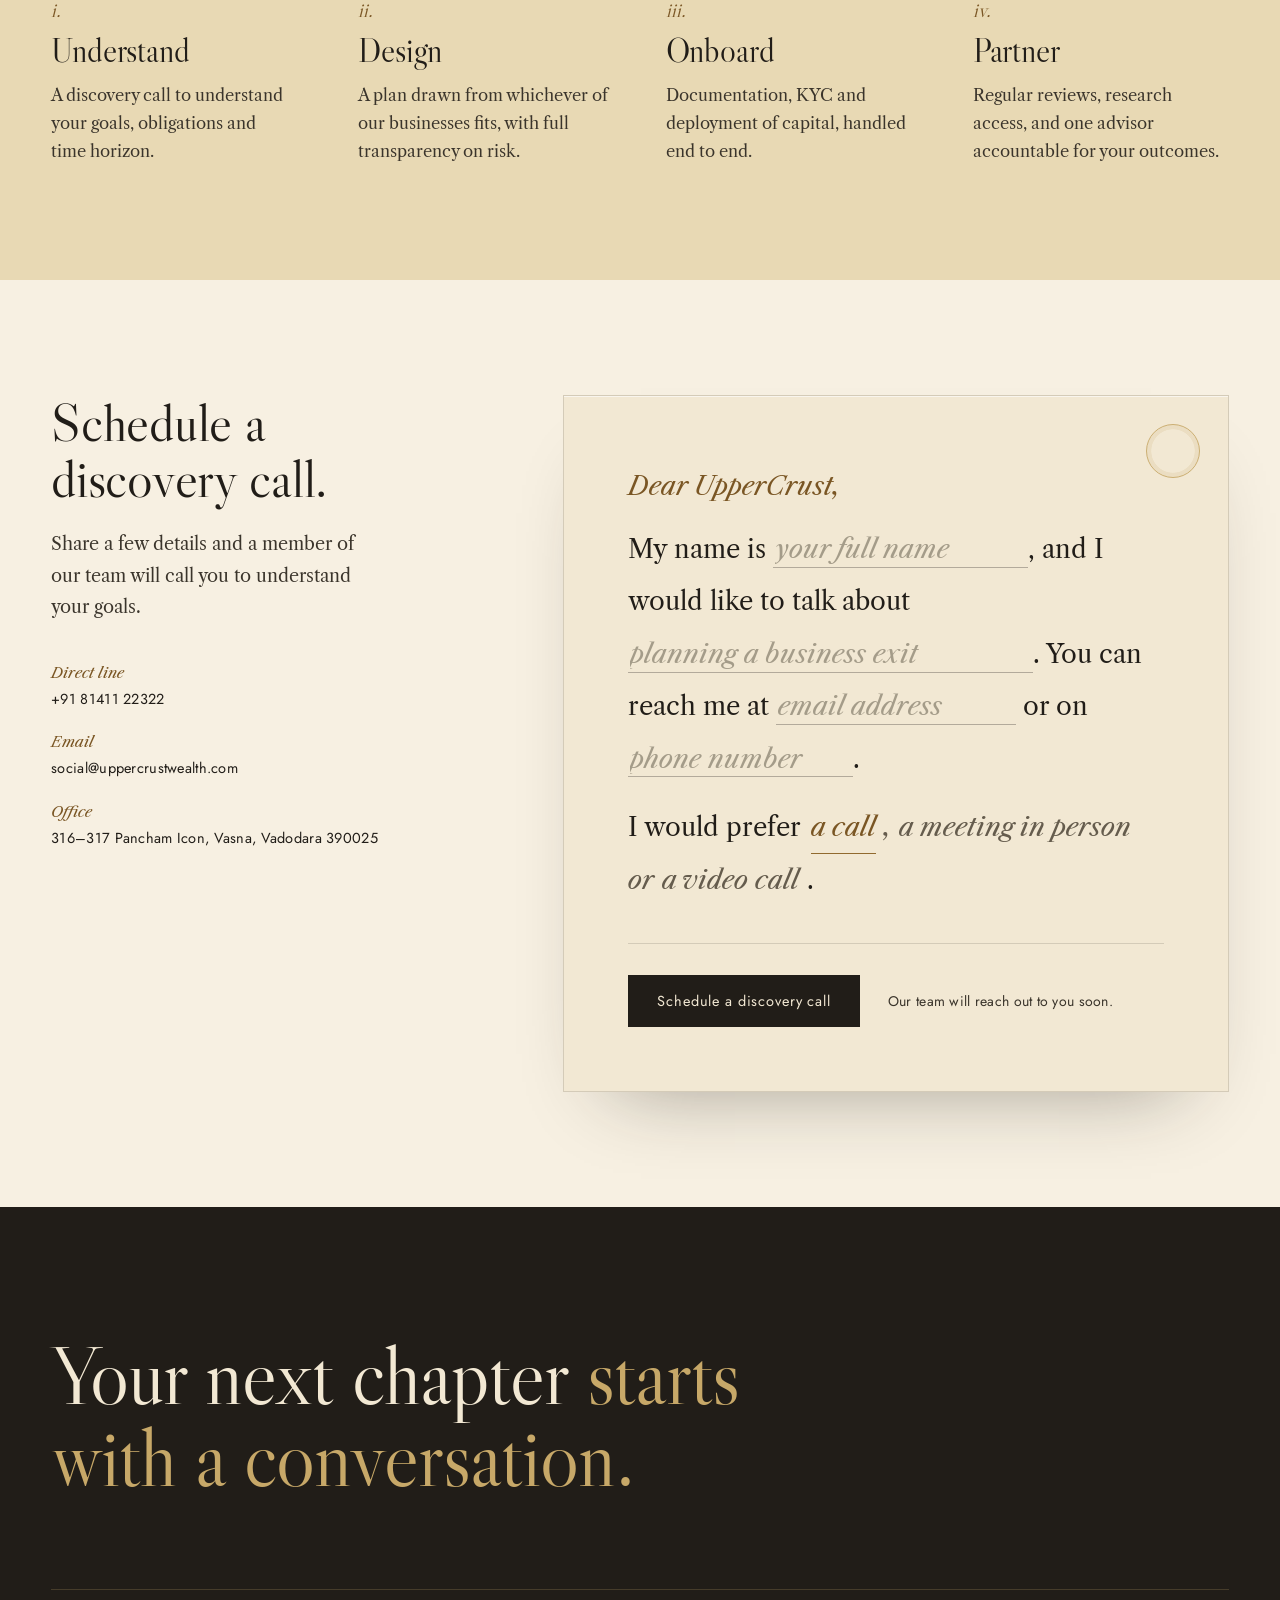
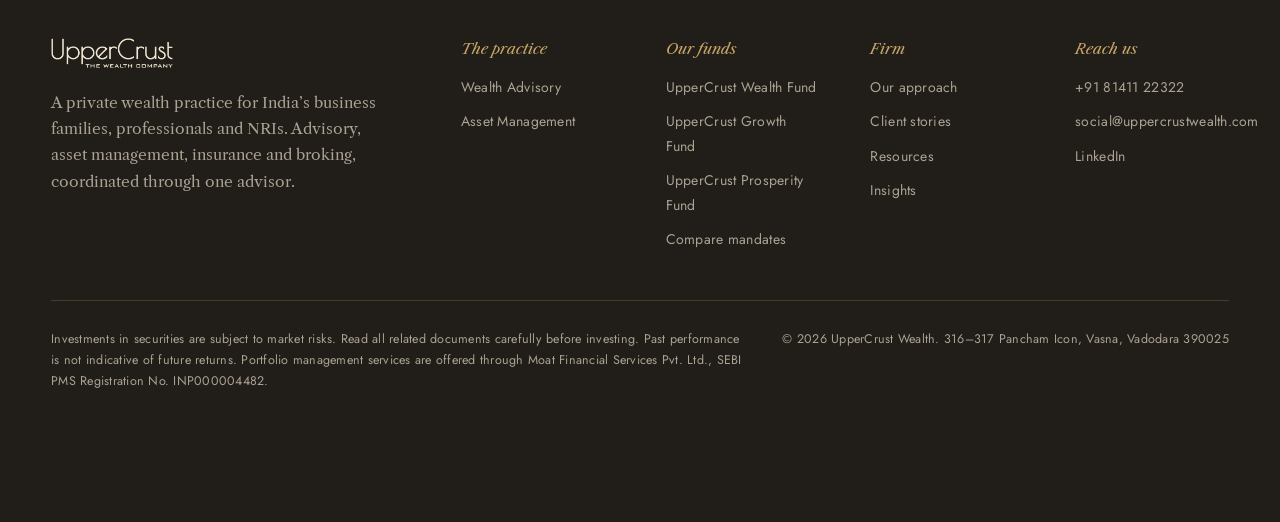
==== commit e7e88027: "Leadership photos on phones and tablets: tall portrait frame so full faces show The frame was a wide" ====
--- a/index.html
+++ b/index.html
@@ -15,8 +15,8 @@
   <meta property="og:image" content="assets/img/logo-dark.png">
   <meta name="twitter:card" content="summary_large_image">
   <script type="application/ld+json">{"@context":"https://schema.org","@type":"FinancialService","name":"UpperCrust Wealth","url":"https://uppercrustwealth.com","telephone":"+91 81411 22322","email":"social@uppercrustwealth.com","address":{"@type":"PostalAddress","streetAddress":"316–317 Pancham Icon, Vasna","addressLocality":"Vadodara","postalCode":"390025","addressCountry":"IN"}}</script>
-  <link rel="stylesheet" href="assets/css/core.css?v=202610081124">
-  <link rel="stylesheet" href="assets/css/pages/home.css?v=202610081124">
+  <link rel="stylesheet" href="assets/css/core.css?v=202610081137">
+  <link rel="stylesheet" href="assets/css/pages/home.css?v=202610081137">
 </head>
 <body data-page="home" data-hero="dark">
 <div data-component="header"></div>
@@ -138,24 +138,24 @@
 
 <script src="https://identity.netlify.com/v1/netlify-identity-widget.js"></script>
 <script>if(window.netlifyIdentity){netlifyIdentity.on("init",function(u){if(!u){netlifyIdentity.on("login",function(){document.location.href="/admin/";});}});}</script>
-<script defer src="assets/js/uc.js?v=202610081124"></script>
-<script defer src="assets/js/data/site.js?v=202610081124"></script>
-<script defer src="assets/js/data/images.js?v=202610081124"></script>
-<script defer src="assets/js/data/funds.js?v=202610081124"></script>
-<script defer src="assets/js/data/india-dots.js?v=202610081124"></script>
-<script defer src="assets/js/data/loader.js?v=202610081124"></script>
-<script defer src="assets/js/components/header.js?v=202610081124"></script>
-<script defer src="assets/js/components/footer.js?v=202610081124"></script>
-<script defer src="assets/js/components/contact.js?v=202610081124"></script>
-<script defer src="assets/js/components/team.js?v=202610081124"></script>
-<script defer src="assets/js/modules/india-map.js?v=202610081124"></script>
-<script defer src="assets/js/modules/suggest.js?v=202610081124"></script>
-<script defer src="assets/js/modules/picker.js?v=202610081124"></script>
-<script defer src="assets/js/modules/bind.js?v=202610081124"></script>
-<script defer src="assets/js/modules/media.js?v=202610081124"></script>
-<script defer src="assets/js/modules/strata.js?v=202610081124"></script>
-<script defer src="assets/js/modules/inview.js?v=202610081124"></script>
-<script defer src="assets/js/modules/letter-form.js?v=202610081124"></script>
-<script defer src="assets/js/main.js?v=202610081124"></script>
+<script defer src="assets/js/uc.js?v=202610081137"></script>
+<script defer src="assets/js/data/site.js?v=202610081137"></script>
+<script defer src="assets/js/data/images.js?v=202610081137"></script>
+<script defer src="assets/js/data/funds.js?v=202610081137"></script>
+<script defer src="assets/js/data/india-dots.js?v=202610081137"></script>
+<script defer src="assets/js/data/loader.js?v=202610081137"></script>
+<script defer src="assets/js/components/header.js?v=202610081137"></script>
+<script defer src="assets/js/components/footer.js?v=202610081137"></script>
+<script defer src="assets/js/components/contact.js?v=202610081137"></script>
+<script defer src="assets/js/components/team.js?v=202610081137"></script>
+<script defer src="assets/js/modules/india-map.js?v=202610081137"></script>
+<script defer src="assets/js/modules/suggest.js?v=202610081137"></script>
+<script defer src="assets/js/modules/picker.js?v=202610081137"></script>
+<script defer src="assets/js/modules/bind.js?v=202610081137"></script>
+<script defer src="assets/js/modules/media.js?v=202610081137"></script>
+<script defer src="assets/js/modules/strata.js?v=202610081137"></script>
+<script defer src="assets/js/modules/inview.js?v=202610081137"></script>
+<script defer src="assets/js/modules/letter-form.js?v=202610081137"></script>
+<script defer src="assets/js/main.js?v=202610081137"></script>
 </body>
 </html>
--- a/assets/css/core.css
+++ b/assets/css/core.css
@@ -1,21 +1,21 @@
 /* Entry stylesheet — every page links this, then its own page stylesheet. */
-@import url("fonts.css?v=202610081124");
-@import url("tokens.css?v=202610081124");
-@import url("base.css?v=202610081124");
-@import url("layout.css?v=202610081124");
-@import url("components/buttons.css?v=202610081124");
-@import url("components/header.css?v=202610081124");
-@import url("components/footer.css?v=202610081124");
-@import url("components/hero.css?v=202610081124");
-@import url("components/principles.css?v=202610081124");
-@import url("components/steps.css?v=202610081124");
-@import url("components/people.css?v=202610081124");
-@import url("components/faq.css?v=202610081124");
-@import url("components/letter.css?v=202610081124");
-@import url("components/quote.css?v=202610081124");
-@import url("components/blocks.css?v=202610081124");
-@import url("components/media.css?v=202610081124");
-@import url("components/cards.css?v=202610081124");
-@import url("components/insights.css?v=202610081124");
-@import url("components/gate.css?v=202610081124");
-@import url("components/pagebar.css?v=202610081124");
+@import url("fonts.css?v=202610081137");
+@import url("tokens.css?v=202610081137");
+@import url("base.css?v=202610081137");
+@import url("layout.css?v=202610081137");
+@import url("components/buttons.css?v=202610081137");
+@import url("components/header.css?v=202610081137");
+@import url("components/footer.css?v=202610081137");
+@import url("components/hero.css?v=202610081137");
+@import url("components/principles.css?v=202610081137");
+@import url("components/steps.css?v=202610081137");
+@import url("components/people.css?v=202610081137");
+@import url("components/faq.css?v=202610081137");
+@import url("components/letter.css?v=202610081137");
+@import url("components/quote.css?v=202610081137");
+@import url("components/blocks.css?v=202610081137");
+@import url("components/media.css?v=202610081137");
+@import url("components/cards.css?v=202610081137");
+@import url("components/insights.css?v=202610081137");
+@import url("components/gate.css?v=202610081137");
+@import url("components/pagebar.css?v=202610081137");
--- a/assets/css/pages/home.css
+++ b/assets/css/pages/home.css
@@ -80,7 +80,7 @@
 .portrait > span{position:absolute;inset:0;display:grid;place-items:center;font-family:var(--f-display);font-size:clamp(90px,10vw,150px);color:rgba(33,29,24,.18);z-index:0}
 .portrait.is-missing::before{content:none}
 .portrait.is-loaded > span{display:none}
-@media (max-width:900px){.leaders{grid-template-columns:1fr}.portrait{aspect-ratio:16 / 11}}
+@media (max-width:900px){.leaders{grid-template-columns:1fr;row-gap:clamp(40px,8vw,64px)}.leader{max-width:460px}.portrait{aspect-ratio:4 / 5}}
 
 /* WHERE WE ARE — gold dot map */
 .where{background:radial-gradient(70% 90% at 75% 40%,rgba(199,168,104,.12),transparent 60%),var(--ink);color:var(--ivory);padding-block:var(--sec-y);overflow:hidden}
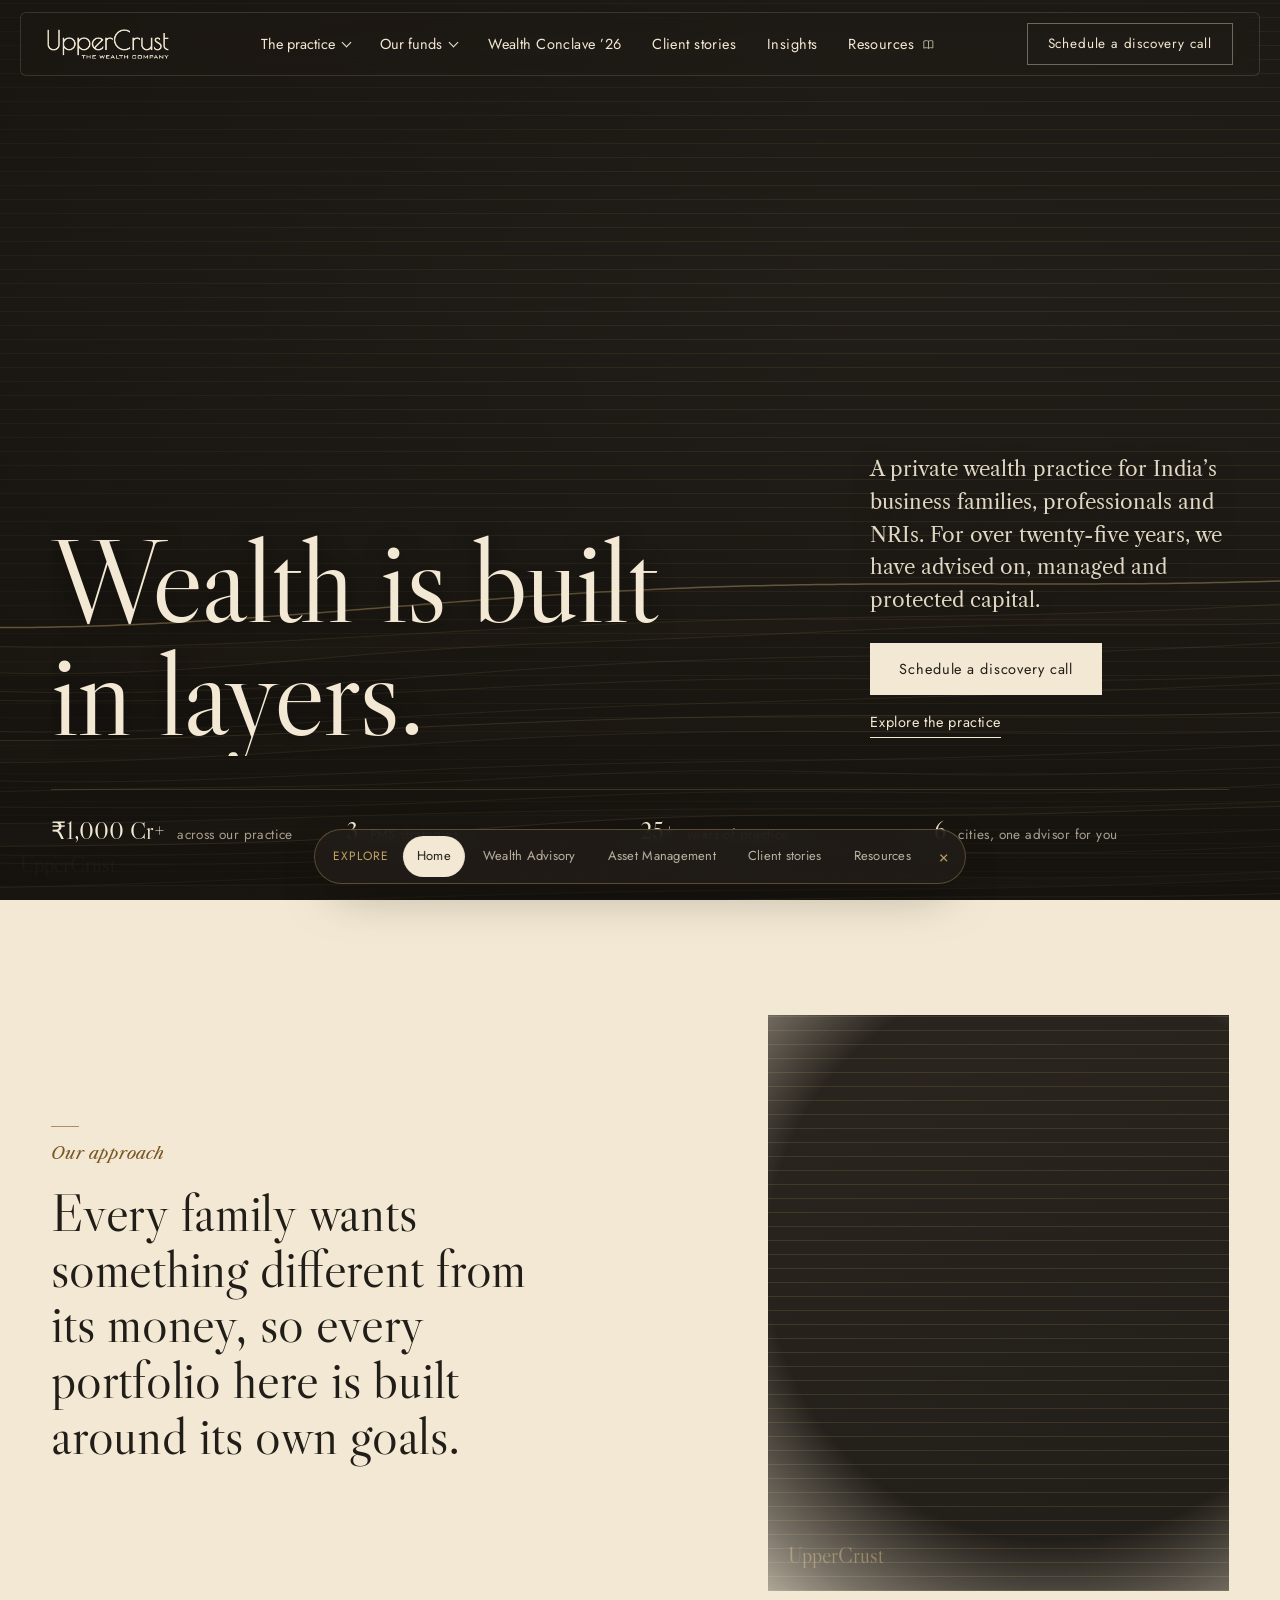
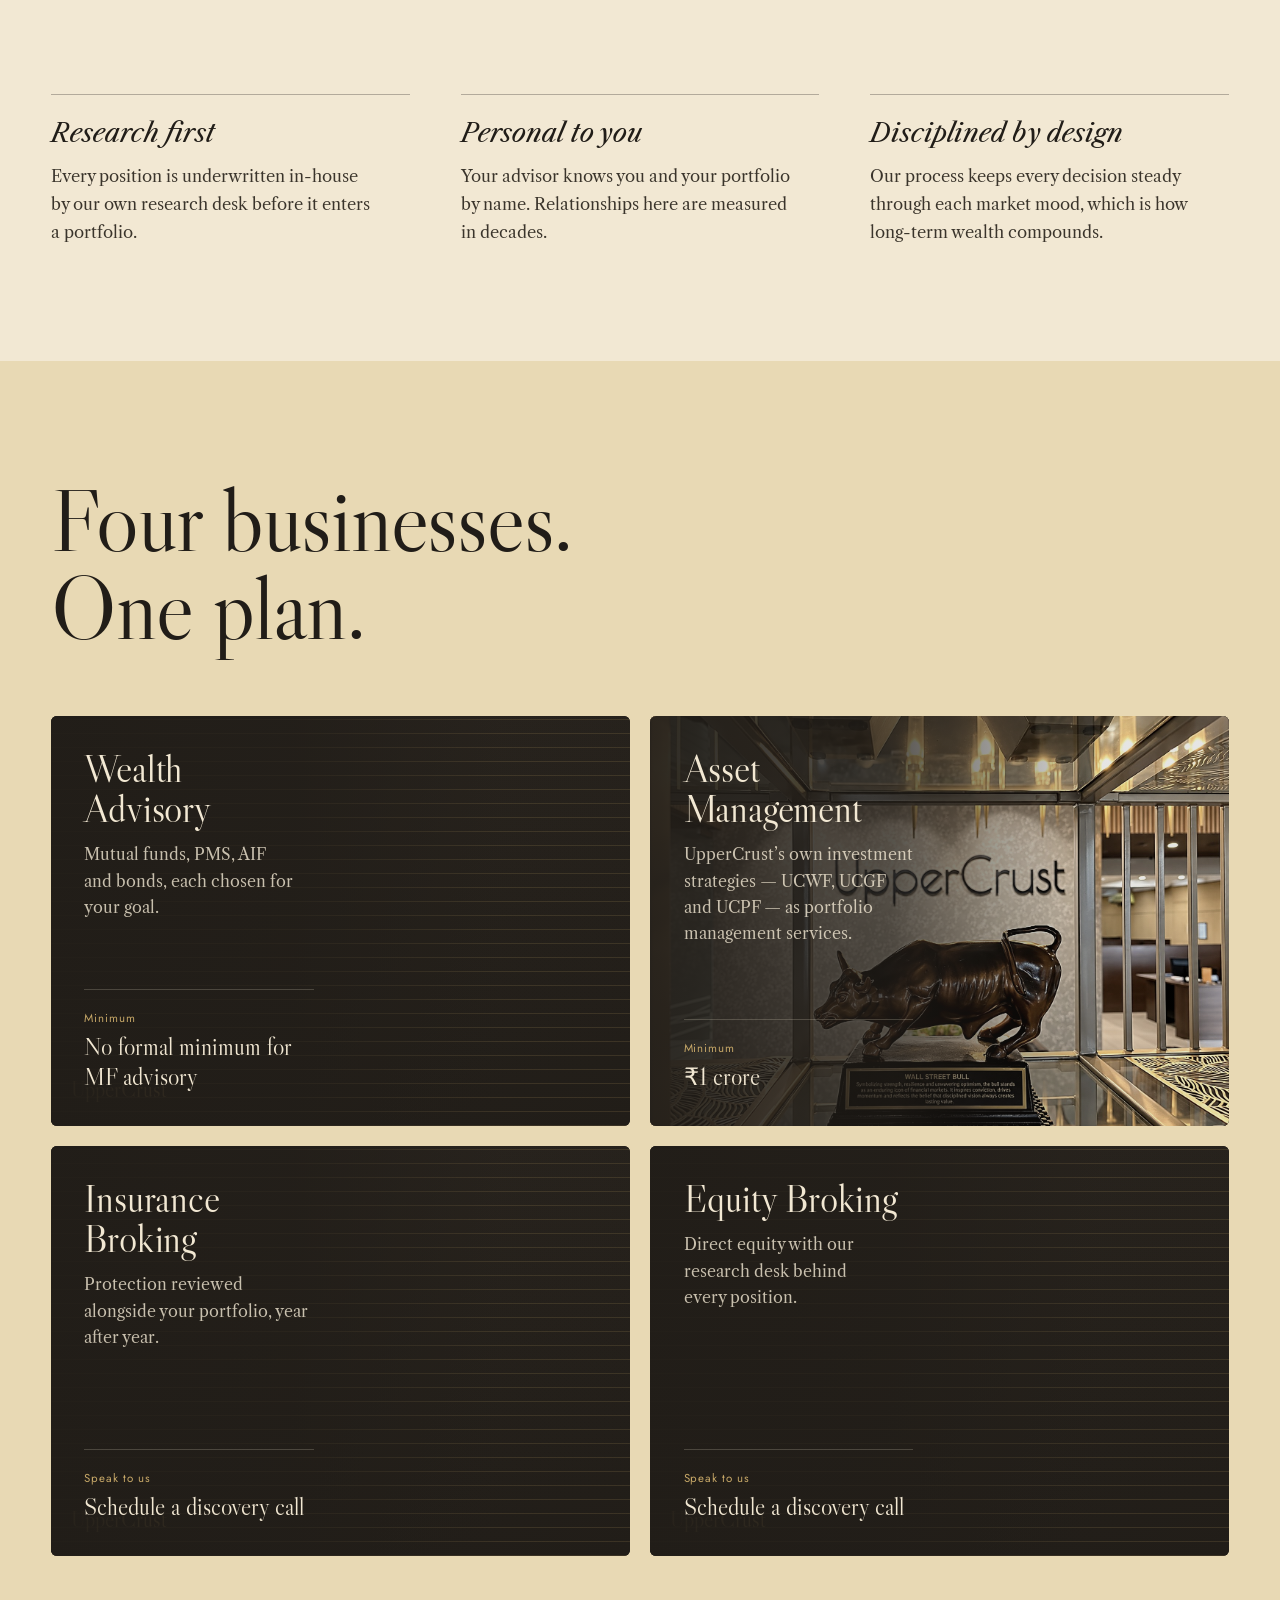
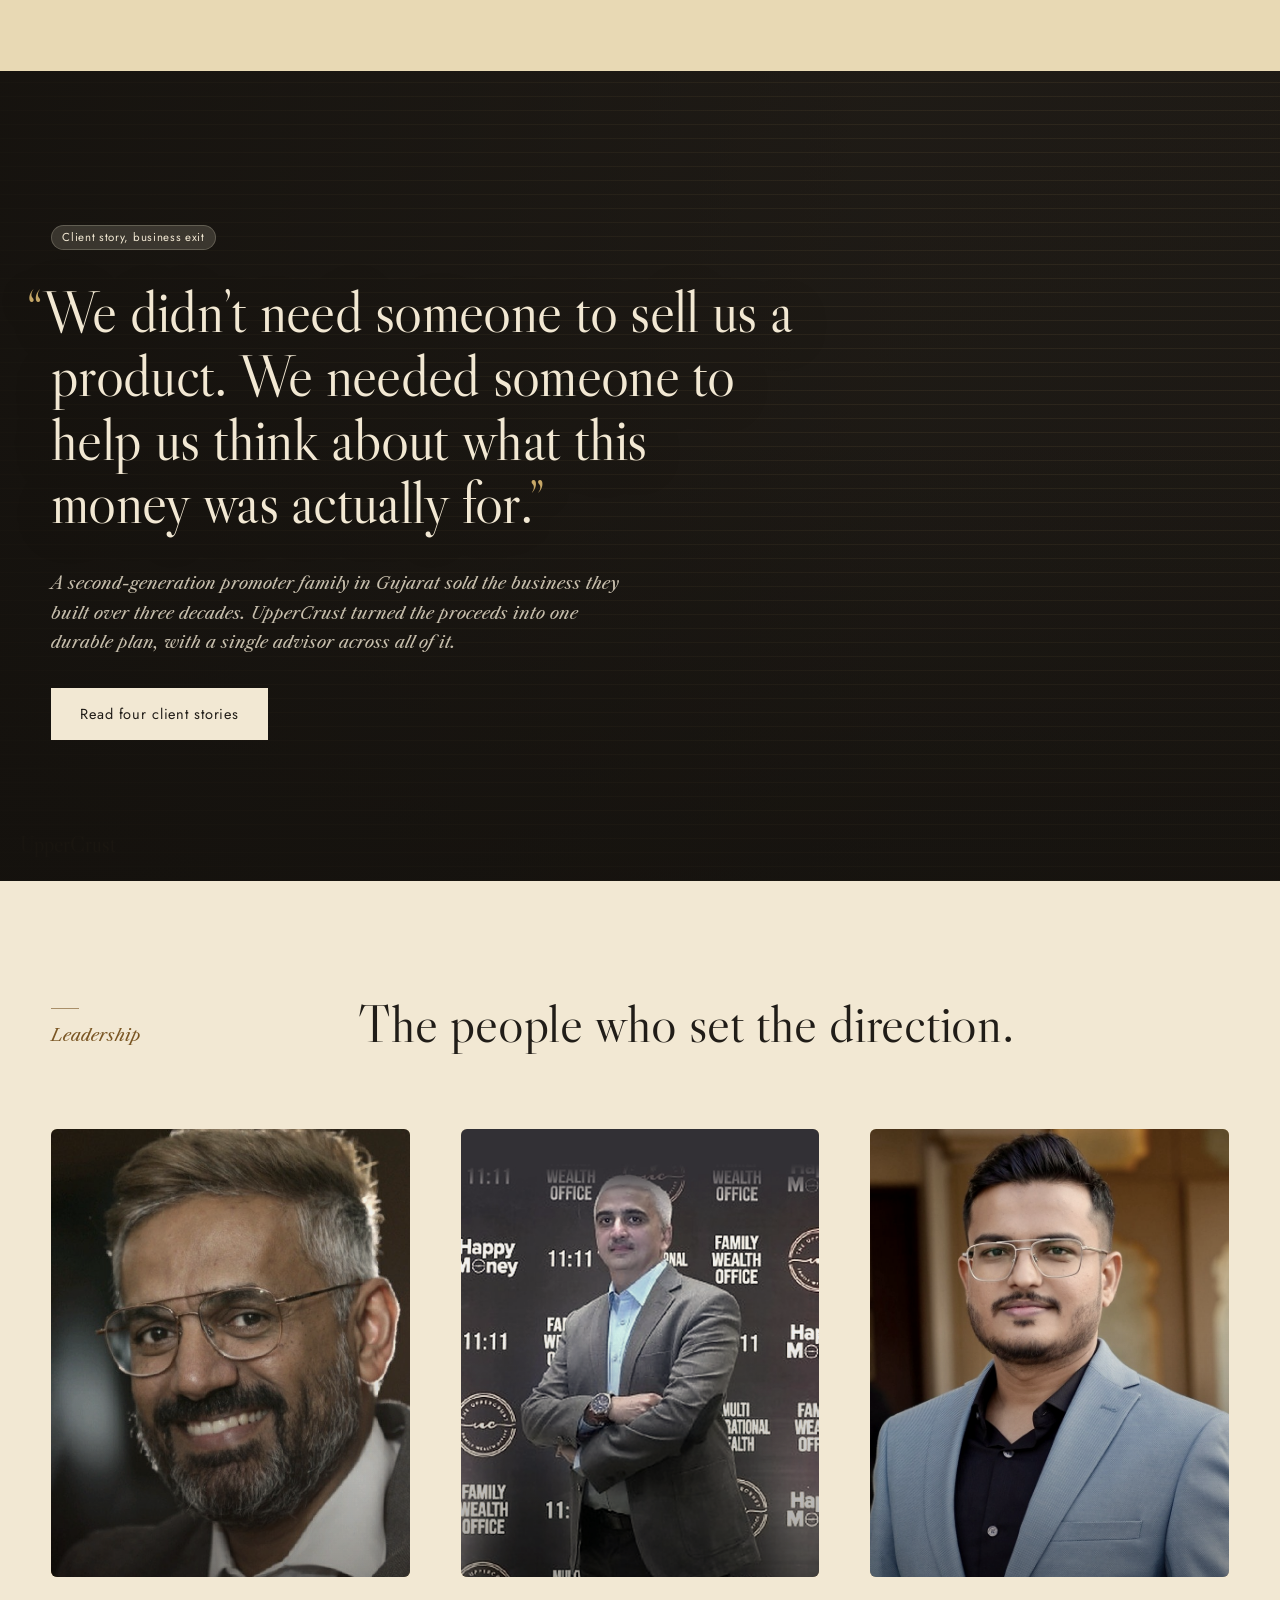
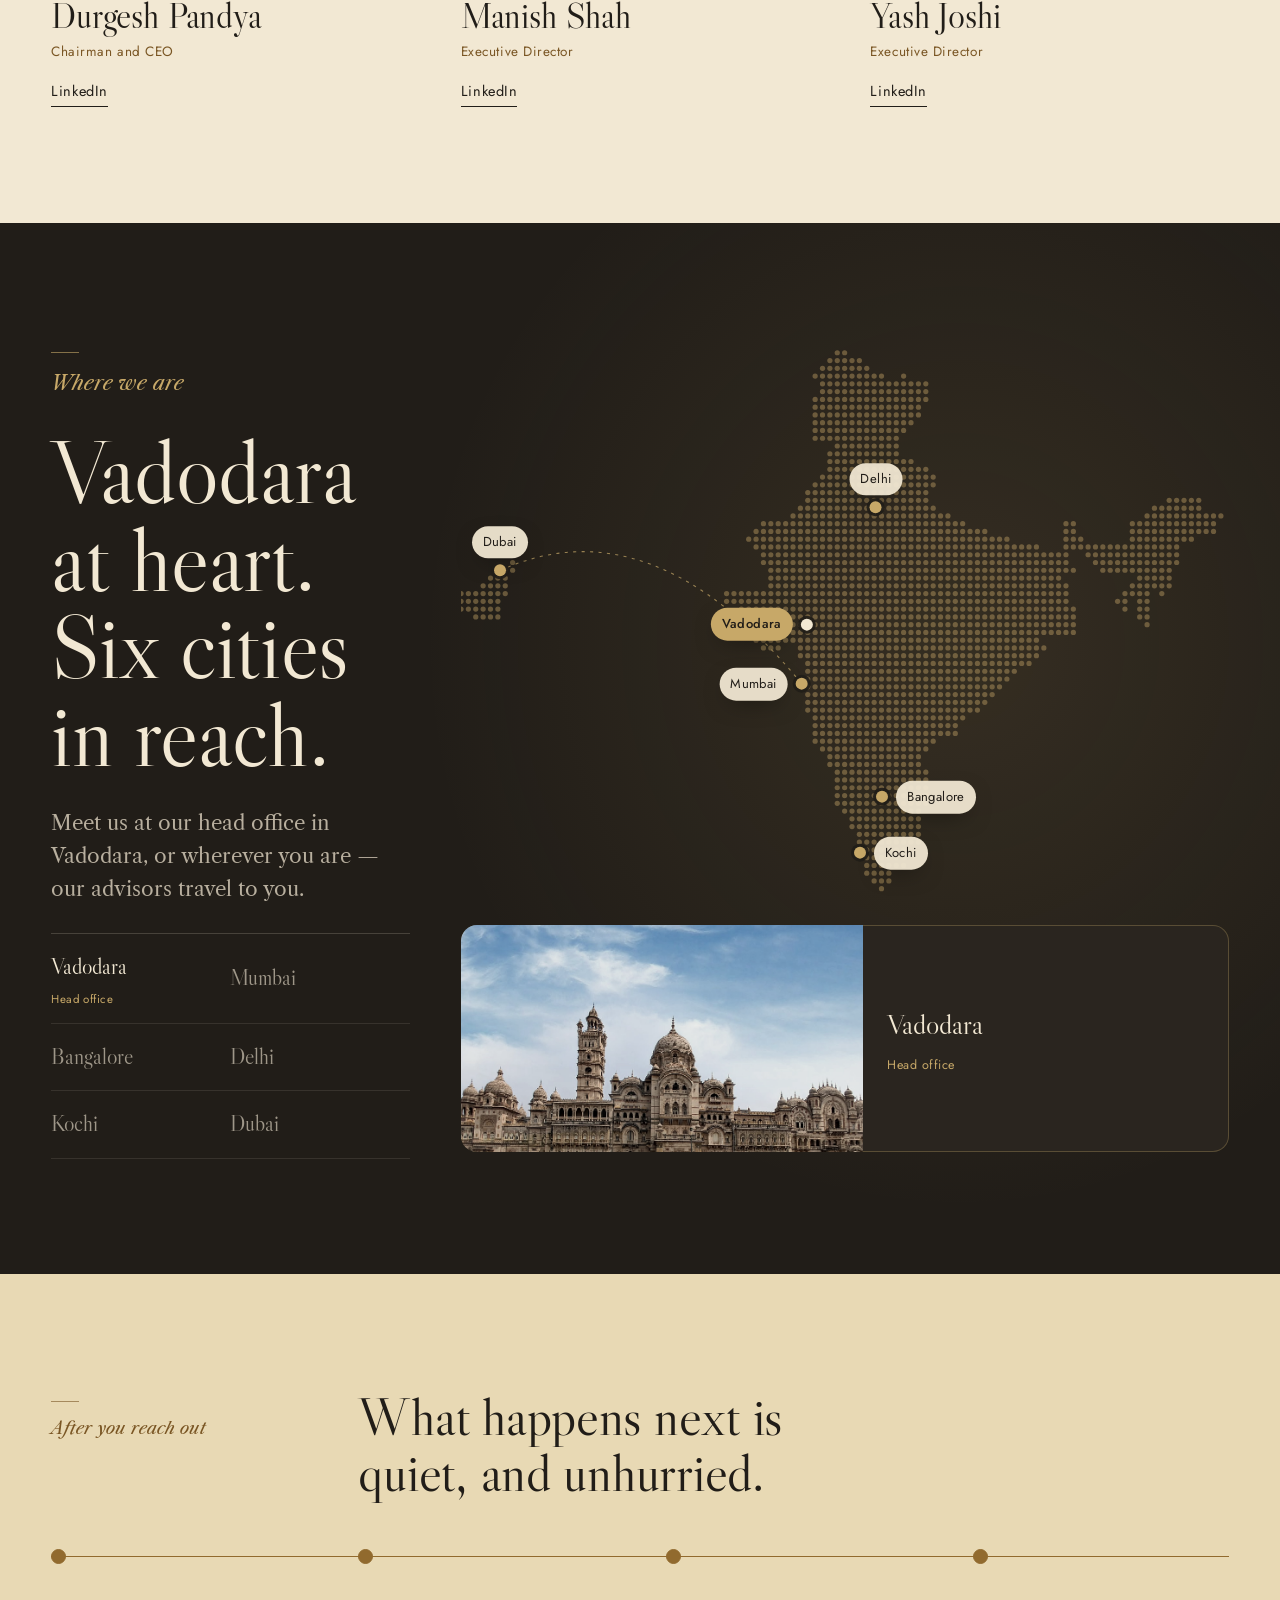
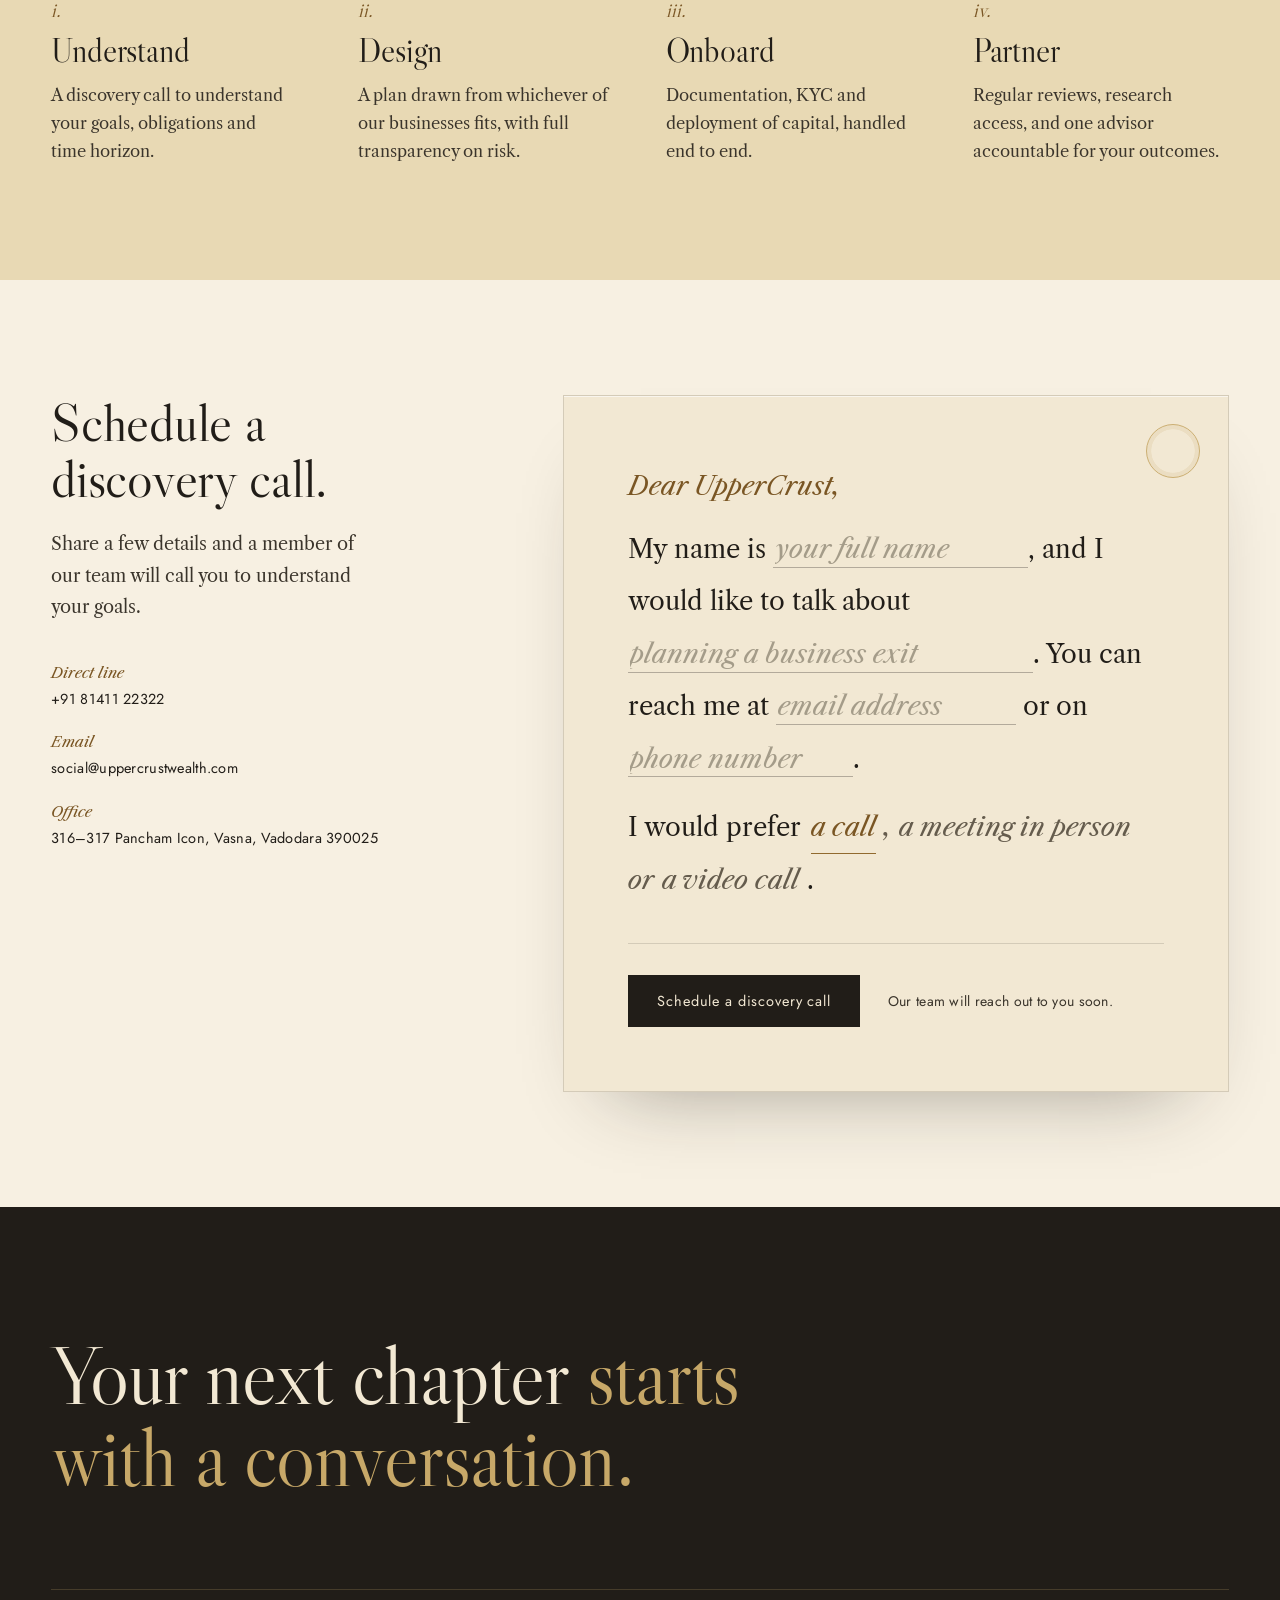
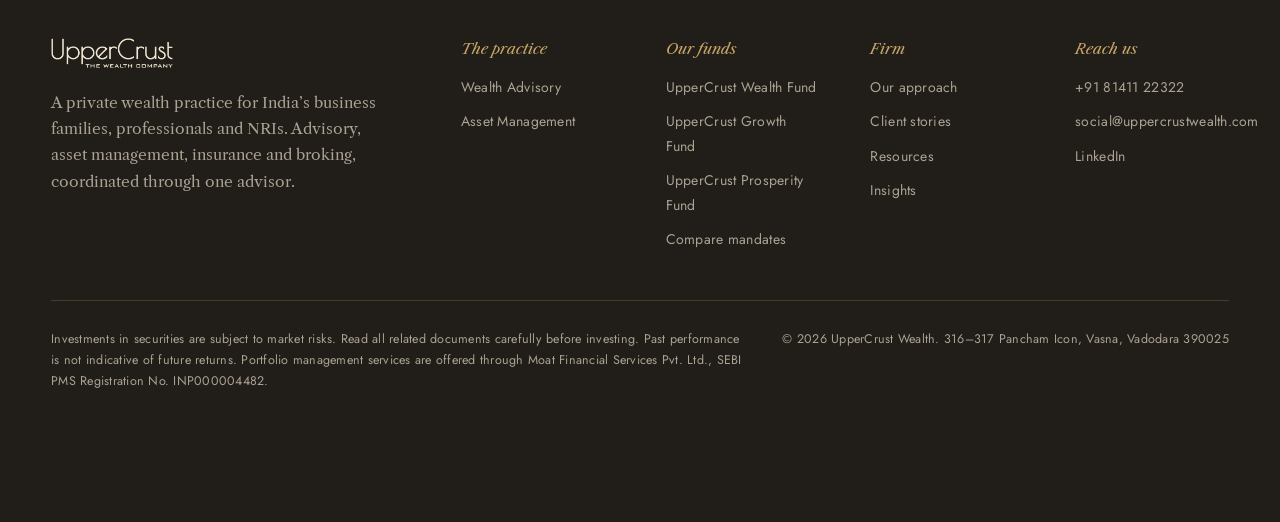
==== commit b57a72c6: "Use the UpperCrust seal favicon from uppercrustconclave.in - assets/img/favicon.png (the conclave si" ====
--- a/index.html
+++ b/index.html
@@ -7,7 +7,8 @@
   <title>UpperCrust Wealth — Private wealth, built in layers</title>
   <meta name="description" content="A private wealth practice for India’s business families, professionals and NRIs. Wealth advisory, our own PMS mandates, insurance and broking — coordinated through one advisor.">
   <meta name="theme-color" content="#211D18">
-  <link rel="icon" href="assets/img/logo-dark.png">
+  <link rel="icon" type="image/png" href="assets/img/favicon.png">
+  <link rel="shortcut icon" href="favicon.ico">
   <meta property="og:type" content="website">
   <meta property="og:site_name" content="UpperCrust Wealth">
   <meta property="og:title" content="UpperCrust Wealth — Private wealth, built in layers">
@@ -15,8 +16,8 @@
   <meta property="og:image" content="assets/img/logo-dark.png">
   <meta name="twitter:card" content="summary_large_image">
   <script type="application/ld+json">{"@context":"https://schema.org","@type":"FinancialService","name":"UpperCrust Wealth","url":"https://uppercrustwealth.com","telephone":"+91 81411 22322","email":"social@uppercrustwealth.com","address":{"@type":"PostalAddress","streetAddress":"316–317 Pancham Icon, Vasna","addressLocality":"Vadodara","postalCode":"390025","addressCountry":"IN"}}</script>
-  <link rel="stylesheet" href="assets/css/core.css?v=202610081137">
-  <link rel="stylesheet" href="assets/css/pages/home.css?v=202610081137">
+  <link rel="stylesheet" href="assets/css/core.css?v=202610081145">
+  <link rel="stylesheet" href="assets/css/pages/home.css?v=202610081145">
 </head>
 <body data-page="home" data-hero="dark">
 <div data-component="header"></div>
@@ -138,24 +139,24 @@
 
 <script src="https://identity.netlify.com/v1/netlify-identity-widget.js"></script>
 <script>if(window.netlifyIdentity){netlifyIdentity.on("init",function(u){if(!u){netlifyIdentity.on("login",function(){document.location.href="/admin/";});}});}</script>
-<script defer src="assets/js/uc.js?v=202610081137"></script>
-<script defer src="assets/js/data/site.js?v=202610081137"></script>
-<script defer src="assets/js/data/images.js?v=202610081137"></script>
-<script defer src="assets/js/data/funds.js?v=202610081137"></script>
-<script defer src="assets/js/data/india-dots.js?v=202610081137"></script>
-<script defer src="assets/js/data/loader.js?v=202610081137"></script>
-<script defer src="assets/js/components/header.js?v=202610081137"></script>
-<script defer src="assets/js/components/footer.js?v=202610081137"></script>
-<script defer src="assets/js/components/contact.js?v=202610081137"></script>
-<script defer src="assets/js/components/team.js?v=202610081137"></script>
-<script defer src="assets/js/modules/india-map.js?v=202610081137"></script>
-<script defer src="assets/js/modules/suggest.js?v=202610081137"></script>
-<script defer src="assets/js/modules/picker.js?v=202610081137"></script>
-<script defer src="assets/js/modules/bind.js?v=202610081137"></script>
-<script defer src="assets/js/modules/media.js?v=202610081137"></script>
-<script defer src="assets/js/modules/strata.js?v=202610081137"></script>
-<script defer src="assets/js/modules/inview.js?v=202610081137"></script>
-<script defer src="assets/js/modules/letter-form.js?v=202610081137"></script>
-<script defer src="assets/js/main.js?v=202610081137"></script>
+<script defer src="assets/js/uc.js?v=202610081145"></script>
+<script defer src="assets/js/data/site.js?v=202610081145"></script>
+<script defer src="assets/js/data/images.js?v=202610081145"></script>
+<script defer src="assets/js/data/funds.js?v=202610081145"></script>
+<script defer src="assets/js/data/india-dots.js?v=202610081145"></script>
+<script defer src="assets/js/data/loader.js?v=202610081145"></script>
+<script defer src="assets/js/components/header.js?v=202610081145"></script>
+<script defer src="assets/js/components/footer.js?v=202610081145"></script>
+<script defer src="assets/js/components/contact.js?v=202610081145"></script>
+<script defer src="assets/js/components/team.js?v=202610081145"></script>
+<script defer src="assets/js/modules/india-map.js?v=202610081145"></script>
+<script defer src="assets/js/modules/suggest.js?v=202610081145"></script>
+<script defer src="assets/js/modules/picker.js?v=202610081145"></script>
+<script defer src="assets/js/modules/bind.js?v=202610081145"></script>
+<script defer src="assets/js/modules/media.js?v=202610081145"></script>
+<script defer src="assets/js/modules/strata.js?v=202610081145"></script>
+<script defer src="assets/js/modules/inview.js?v=202610081145"></script>
+<script defer src="assets/js/modules/letter-form.js?v=202610081145"></script>
+<script defer src="assets/js/main.js?v=202610081145"></script>
 </body>
 </html>
--- a/assets/css/core.css
+++ b/assets/css/core.css
@@ -1,21 +1,21 @@
 /* Entry stylesheet — every page links this, then its own page stylesheet. */
-@import url("fonts.css?v=202610081137");
-@import url("tokens.css?v=202610081137");
-@import url("base.css?v=202610081137");
-@import url("layout.css?v=202610081137");
-@import url("components/buttons.css?v=202610081137");
-@import url("components/header.css?v=202610081137");
-@import url("components/footer.css?v=202610081137");
-@import url("components/hero.css?v=202610081137");
-@import url("components/principles.css?v=202610081137");
-@import url("components/steps.css?v=202610081137");
-@import url("components/people.css?v=202610081137");
-@import url("components/faq.css?v=202610081137");
-@import url("components/letter.css?v=202610081137");
-@import url("components/quote.css?v=202610081137");
-@import url("components/blocks.css?v=202610081137");
-@import url("components/media.css?v=202610081137");
-@import url("components/cards.css?v=202610081137");
-@import url("components/insights.css?v=202610081137");
-@import url("components/gate.css?v=202610081137");
-@import url("components/pagebar.css?v=202610081137");
+@import url("fonts.css?v=202610081145");
+@import url("tokens.css?v=202610081145");
+@import url("base.css?v=202610081145");
+@import url("layout.css?v=202610081145");
+@import url("components/buttons.css?v=202610081145");
+@import url("components/header.css?v=202610081145");
+@import url("components/footer.css?v=202610081145");
+@import url("components/hero.css?v=202610081145");
+@import url("components/principles.css?v=202610081145");
+@import url("components/steps.css?v=202610081145");
+@import url("components/people.css?v=202610081145");
+@import url("components/faq.css?v=202610081145");
+@import url("components/letter.css?v=202610081145");
+@import url("components/quote.css?v=202610081145");
+@import url("components/blocks.css?v=202610081145");
+@import url("components/media.css?v=202610081145");
+@import url("components/cards.css?v=202610081145");
+@import url("components/insights.css?v=202610081145");
+@import url("components/gate.css?v=202610081145");
+@import url("components/pagebar.css?v=202610081145");
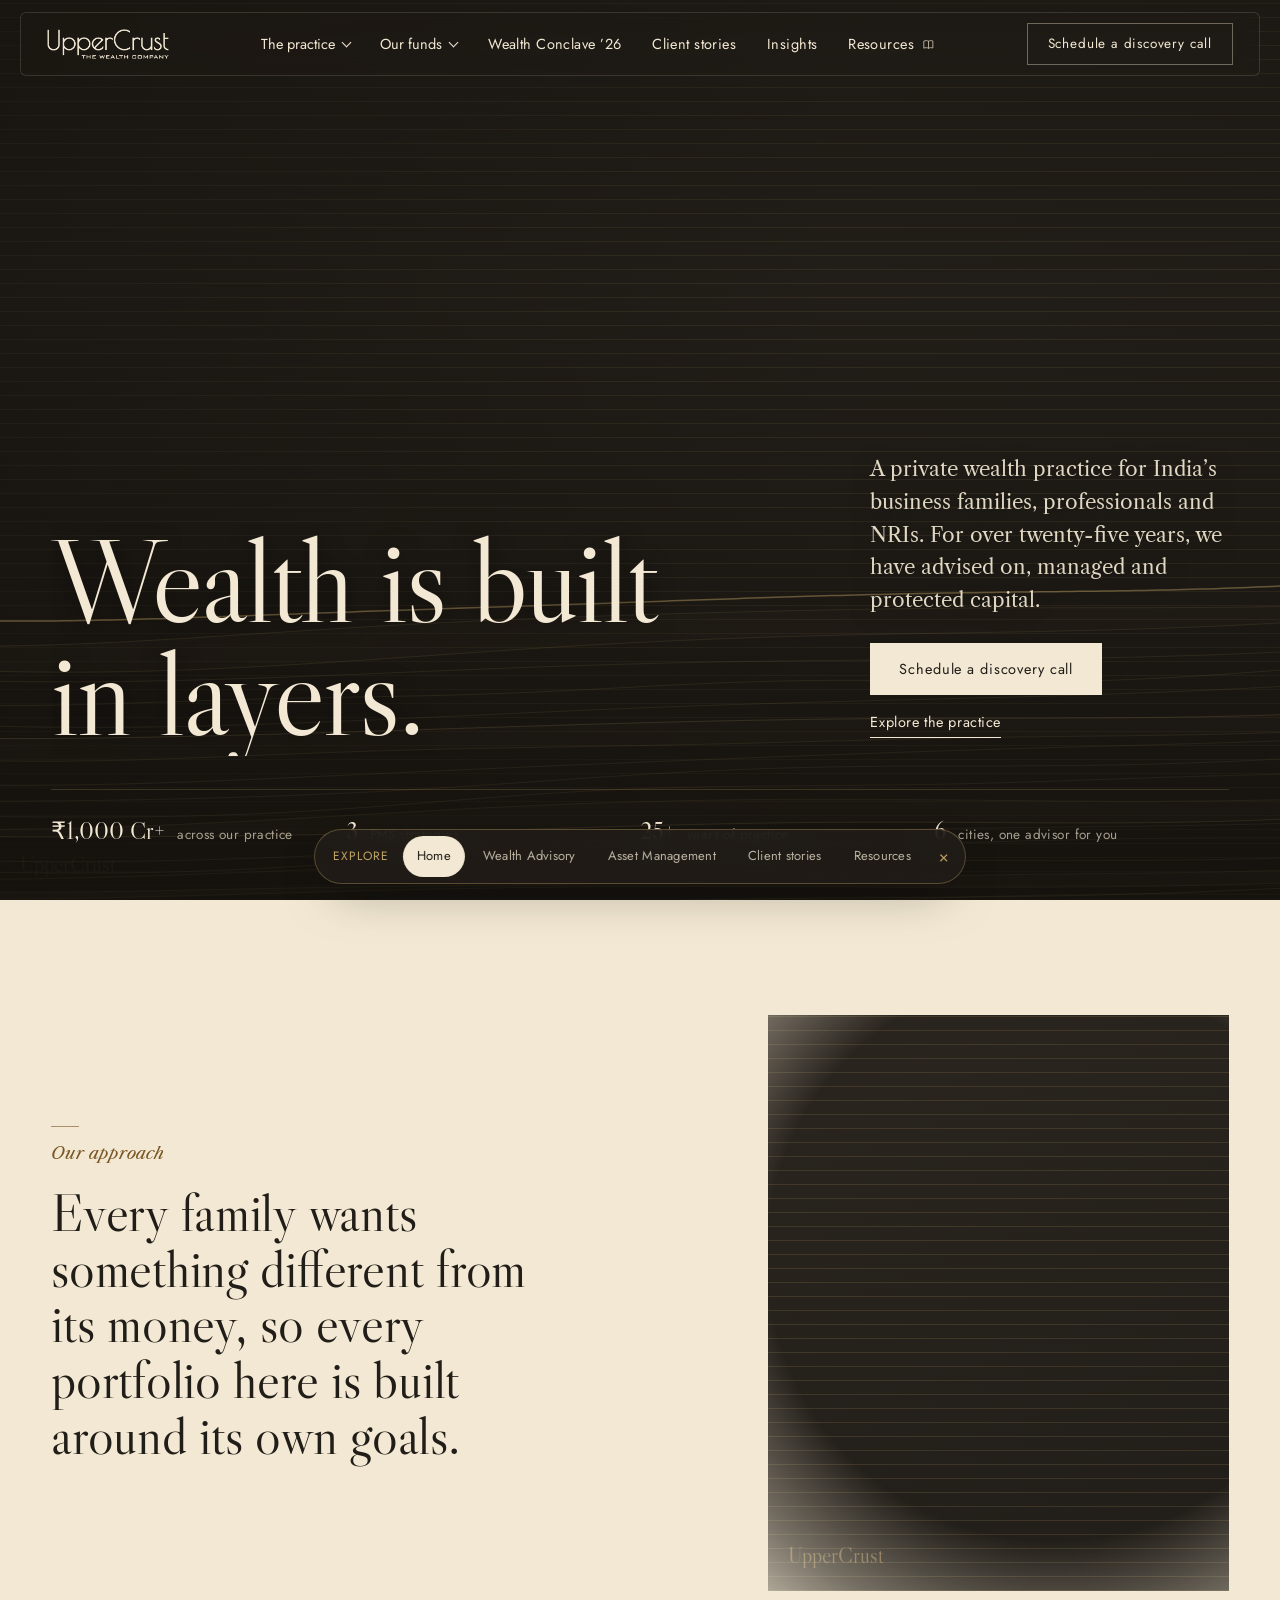
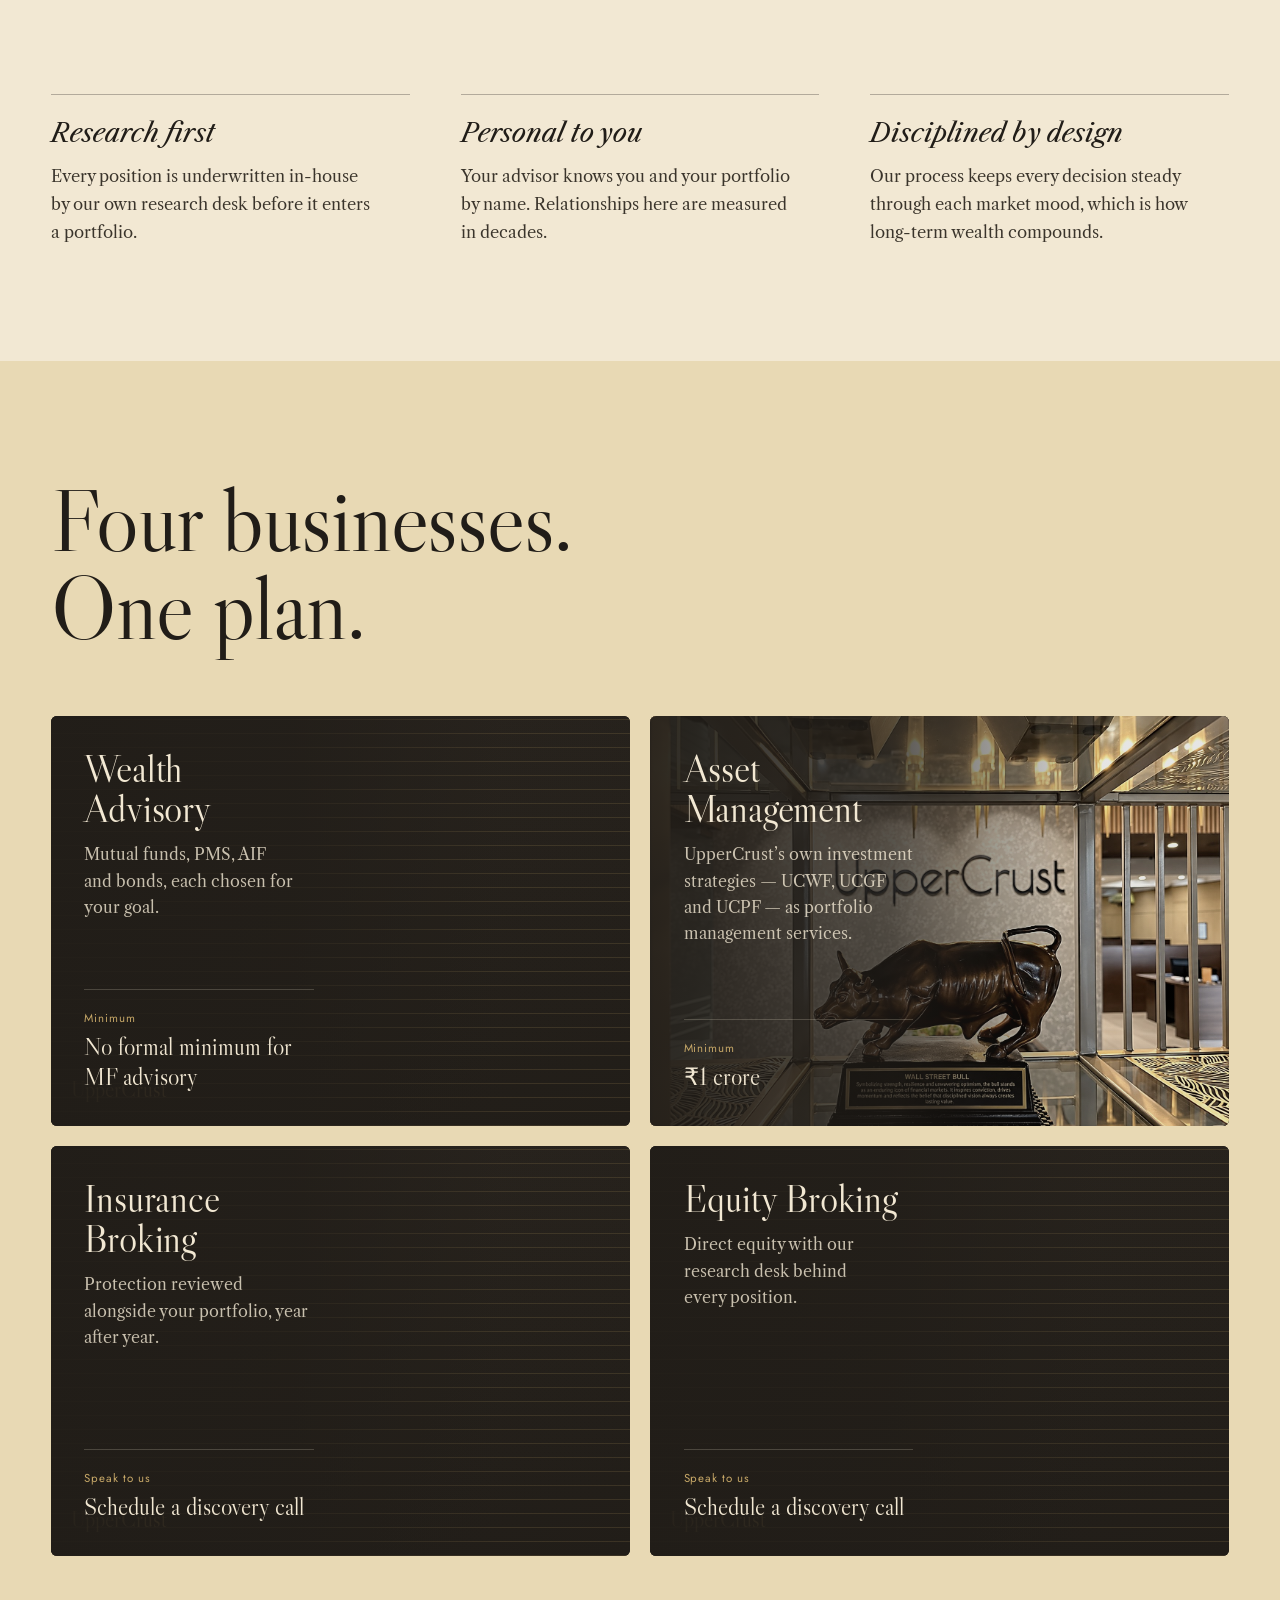
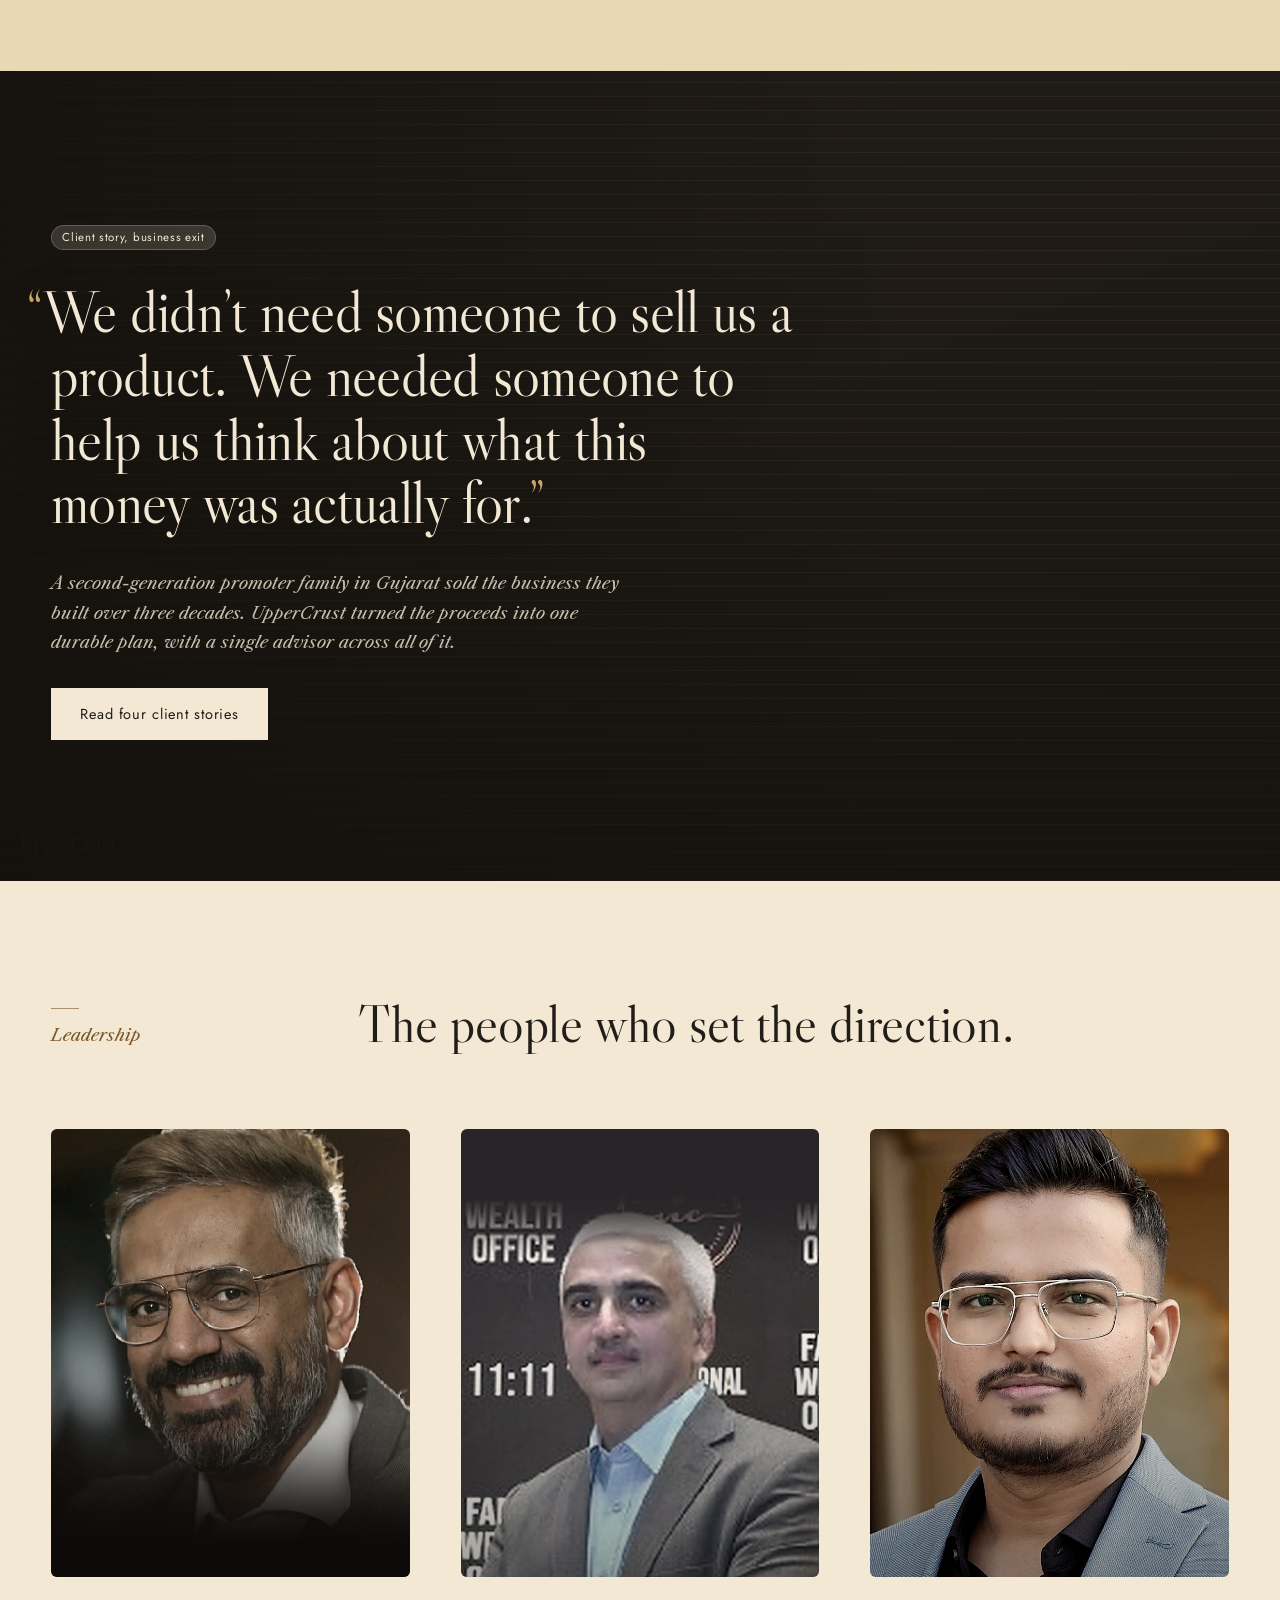
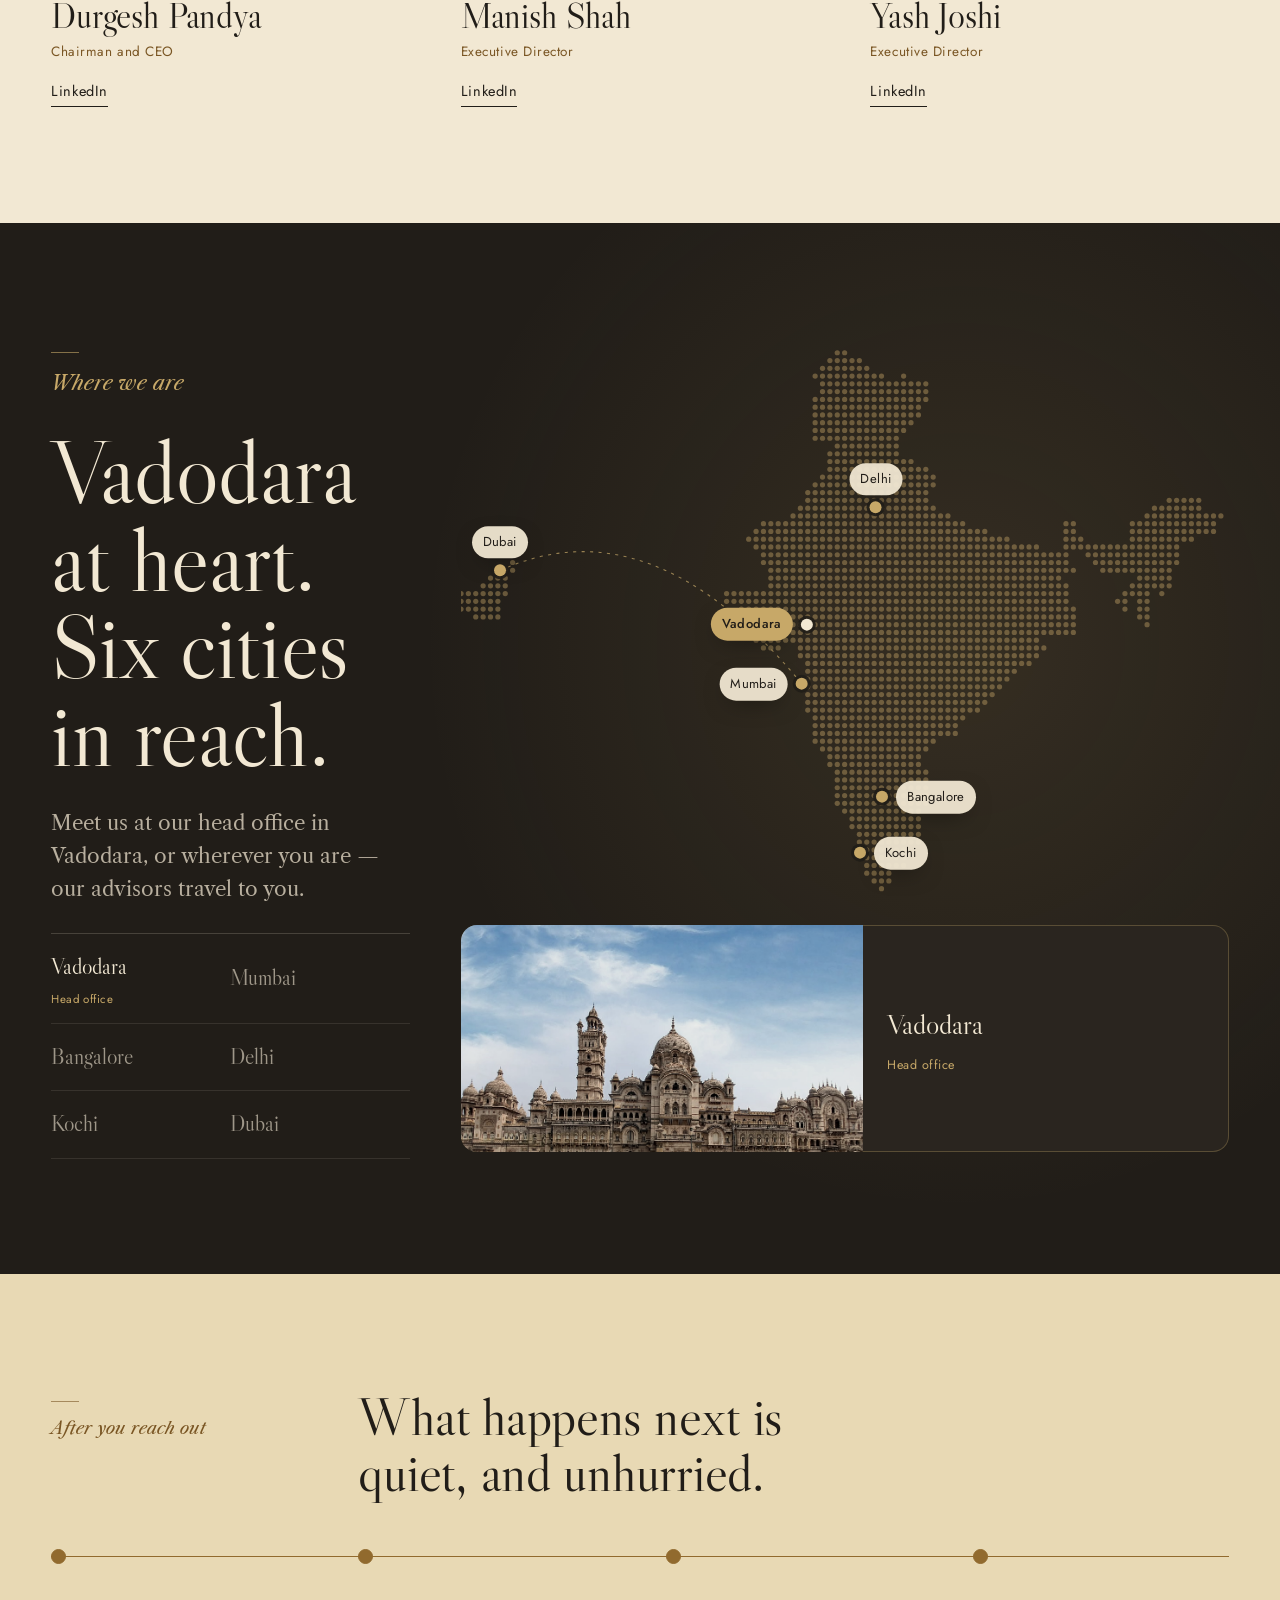
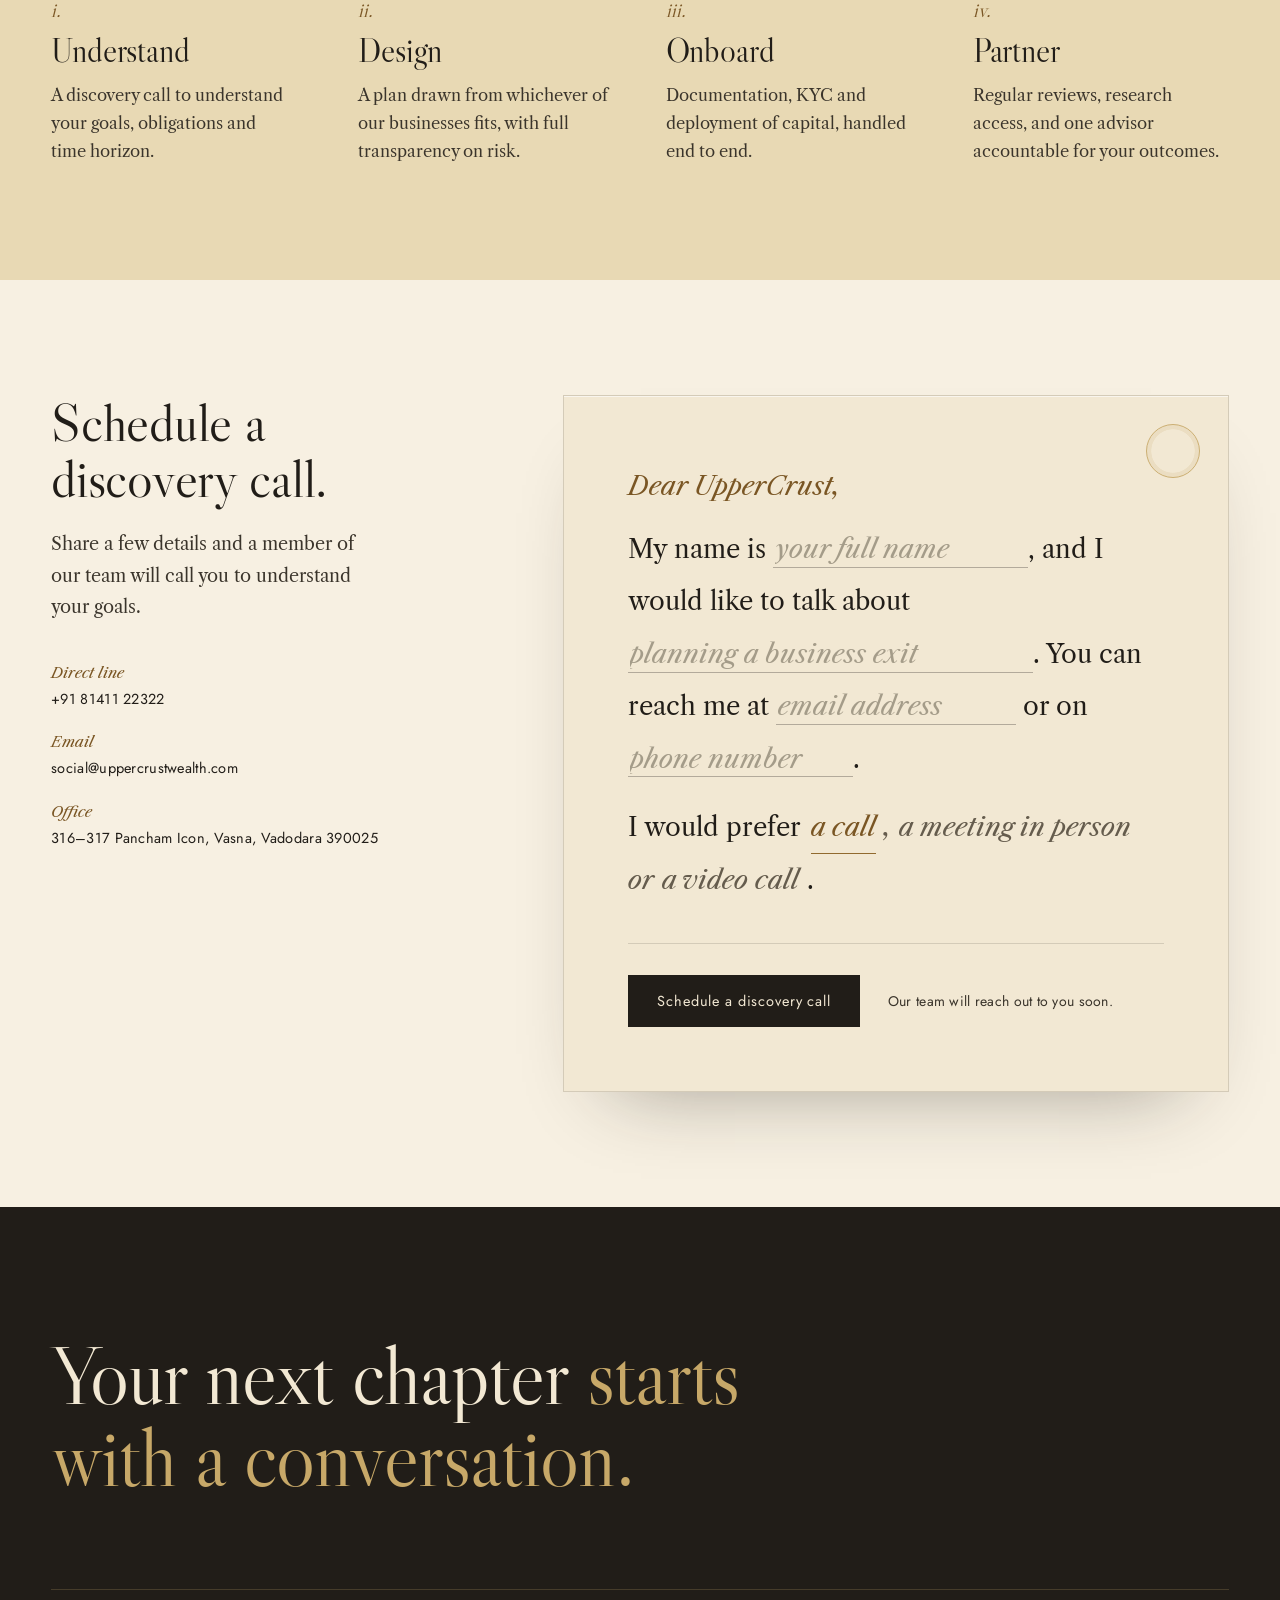
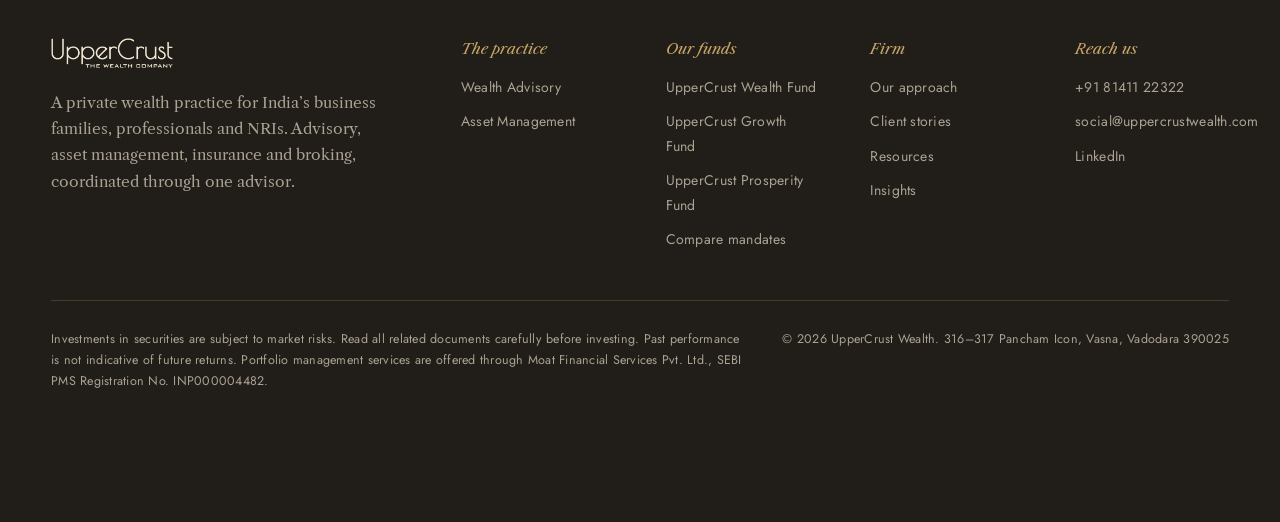
==== commit 9a2aa1bd: "Align the three leadership portraits: same eye line, matching head size - Durgesh zoomed out, Yash z" ====
--- a/index.html
+++ b/index.html
@@ -16,8 +16,8 @@
   <meta property="og:image" content="assets/img/logo-dark.png">
   <meta name="twitter:card" content="summary_large_image">
   <script type="application/ld+json">{"@context":"https://schema.org","@type":"FinancialService","name":"UpperCrust Wealth","url":"https://uppercrustwealth.com","telephone":"+91 81411 22322","email":"social@uppercrustwealth.com","address":{"@type":"PostalAddress","streetAddress":"316–317 Pancham Icon, Vasna","addressLocality":"Vadodara","postalCode":"390025","addressCountry":"IN"}}</script>
-  <link rel="stylesheet" href="assets/css/core.css?v=202610081145">
-  <link rel="stylesheet" href="assets/css/pages/home.css?v=202610081145">
+  <link rel="stylesheet" href="assets/css/core.css?v=202610081224">
+  <link rel="stylesheet" href="assets/css/pages/home.css?v=202610081224">
 </head>
 <body data-page="home" data-hero="dark">
 <div data-component="header"></div>
@@ -139,24 +139,24 @@
 
 <script src="https://identity.netlify.com/v1/netlify-identity-widget.js"></script>
 <script>if(window.netlifyIdentity){netlifyIdentity.on("init",function(u){if(!u){netlifyIdentity.on("login",function(){document.location.href="/admin/";});}});}</script>
-<script defer src="assets/js/uc.js?v=202610081145"></script>
-<script defer src="assets/js/data/site.js?v=202610081145"></script>
-<script defer src="assets/js/data/images.js?v=202610081145"></script>
-<script defer src="assets/js/data/funds.js?v=202610081145"></script>
-<script defer src="assets/js/data/india-dots.js?v=202610081145"></script>
-<script defer src="assets/js/data/loader.js?v=202610081145"></script>
-<script defer src="assets/js/components/header.js?v=202610081145"></script>
-<script defer src="assets/js/components/footer.js?v=202610081145"></script>
-<script defer src="assets/js/components/contact.js?v=202610081145"></script>
-<script defer src="assets/js/components/team.js?v=202610081145"></script>
-<script defer src="assets/js/modules/india-map.js?v=202610081145"></script>
-<script defer src="assets/js/modules/suggest.js?v=202610081145"></script>
-<script defer src="assets/js/modules/picker.js?v=202610081145"></script>
-<script defer src="assets/js/modules/bind.js?v=202610081145"></script>
-<script defer src="assets/js/modules/media.js?v=202610081145"></script>
-<script defer src="assets/js/modules/strata.js?v=202610081145"></script>
-<script defer src="assets/js/modules/inview.js?v=202610081145"></script>
-<script defer src="assets/js/modules/letter-form.js?v=202610081145"></script>
-<script defer src="assets/js/main.js?v=202610081145"></script>
+<script defer src="assets/js/uc.js?v=202610081224"></script>
+<script defer src="assets/js/data/site.js?v=202610081224"></script>
+<script defer src="assets/js/data/images.js?v=202610081224"></script>
+<script defer src="assets/js/data/funds.js?v=202610081224"></script>
+<script defer src="assets/js/data/india-dots.js?v=202610081224"></script>
+<script defer src="assets/js/data/loader.js?v=202610081224"></script>
+<script defer src="assets/js/components/header.js?v=202610081224"></script>
+<script defer src="assets/js/components/footer.js?v=202610081224"></script>
+<script defer src="assets/js/components/contact.js?v=202610081224"></script>
+<script defer src="assets/js/components/team.js?v=202610081224"></script>
+<script defer src="assets/js/modules/india-map.js?v=202610081224"></script>
+<script defer src="assets/js/modules/suggest.js?v=202610081224"></script>
+<script defer src="assets/js/modules/picker.js?v=202610081224"></script>
+<script defer src="assets/js/modules/bind.js?v=202610081224"></script>
+<script defer src="assets/js/modules/media.js?v=202610081224"></script>
+<script defer src="assets/js/modules/strata.js?v=202610081224"></script>
+<script defer src="assets/js/modules/inview.js?v=202610081224"></script>
+<script defer src="assets/js/modules/letter-form.js?v=202610081224"></script>
+<script defer src="assets/js/main.js?v=202610081224"></script>
 </body>
 </html>
--- a/assets/css/core.css
+++ b/assets/css/core.css
@@ -1,21 +1,21 @@
 /* Entry stylesheet — every page links this, then its own page stylesheet. */
-@import url("fonts.css?v=202610081145");
-@import url("tokens.css?v=202610081145");
-@import url("base.css?v=202610081145");
-@import url("layout.css?v=202610081145");
-@import url("components/buttons.css?v=202610081145");
-@import url("components/header.css?v=202610081145");
-@import url("components/footer.css?v=202610081145");
-@import url("components/hero.css?v=202610081145");
-@import url("components/principles.css?v=202610081145");
-@import url("components/steps.css?v=202610081145");
-@import url("components/people.css?v=202610081145");
-@import url("components/faq.css?v=202610081145");
-@import url("components/letter.css?v=202610081145");
-@import url("components/quote.css?v=202610081145");
-@import url("components/blocks.css?v=202610081145");
-@import url("components/media.css?v=202610081145");
-@import url("components/cards.css?v=202610081145");
-@import url("components/insights.css?v=202610081145");
-@import url("components/gate.css?v=202610081145");
-@import url("components/pagebar.css?v=202610081145");
+@import url("fonts.css?v=202610081224");
+@import url("tokens.css?v=202610081224");
+@import url("base.css?v=202610081224");
+@import url("layout.css?v=202610081224");
+@import url("components/buttons.css?v=202610081224");
+@import url("components/header.css?v=202610081224");
+@import url("components/footer.css?v=202610081224");
+@import url("components/hero.css?v=202610081224");
+@import url("components/principles.css?v=202610081224");
+@import url("components/steps.css?v=202610081224");
+@import url("components/people.css?v=202610081224");
+@import url("components/faq.css?v=202610081224");
+@import url("components/letter.css?v=202610081224");
+@import url("components/quote.css?v=202610081224");
+@import url("components/blocks.css?v=202610081224");
+@import url("components/media.css?v=202610081224");
+@import url("components/cards.css?v=202610081224");
+@import url("components/insights.css?v=202610081224");
+@import url("components/gate.css?v=202610081224");
+@import url("components/pagebar.css?v=202610081224");
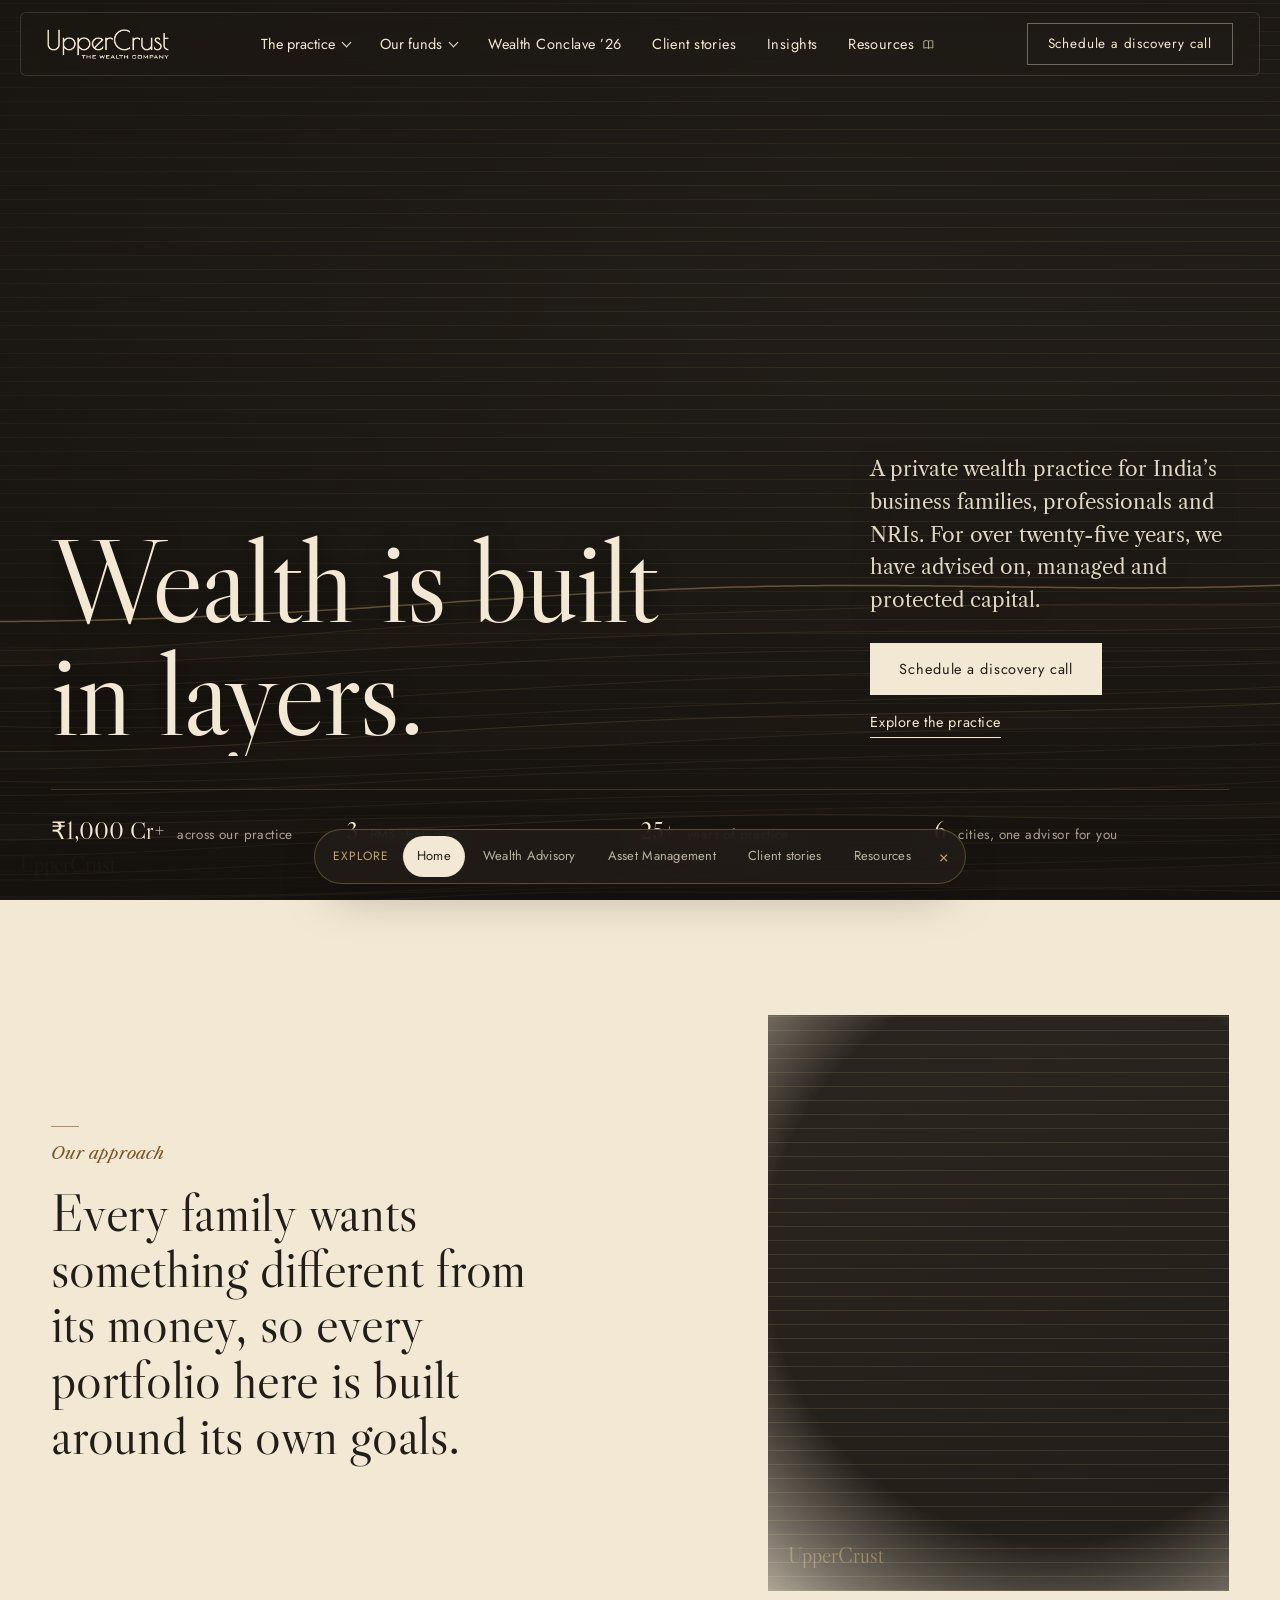
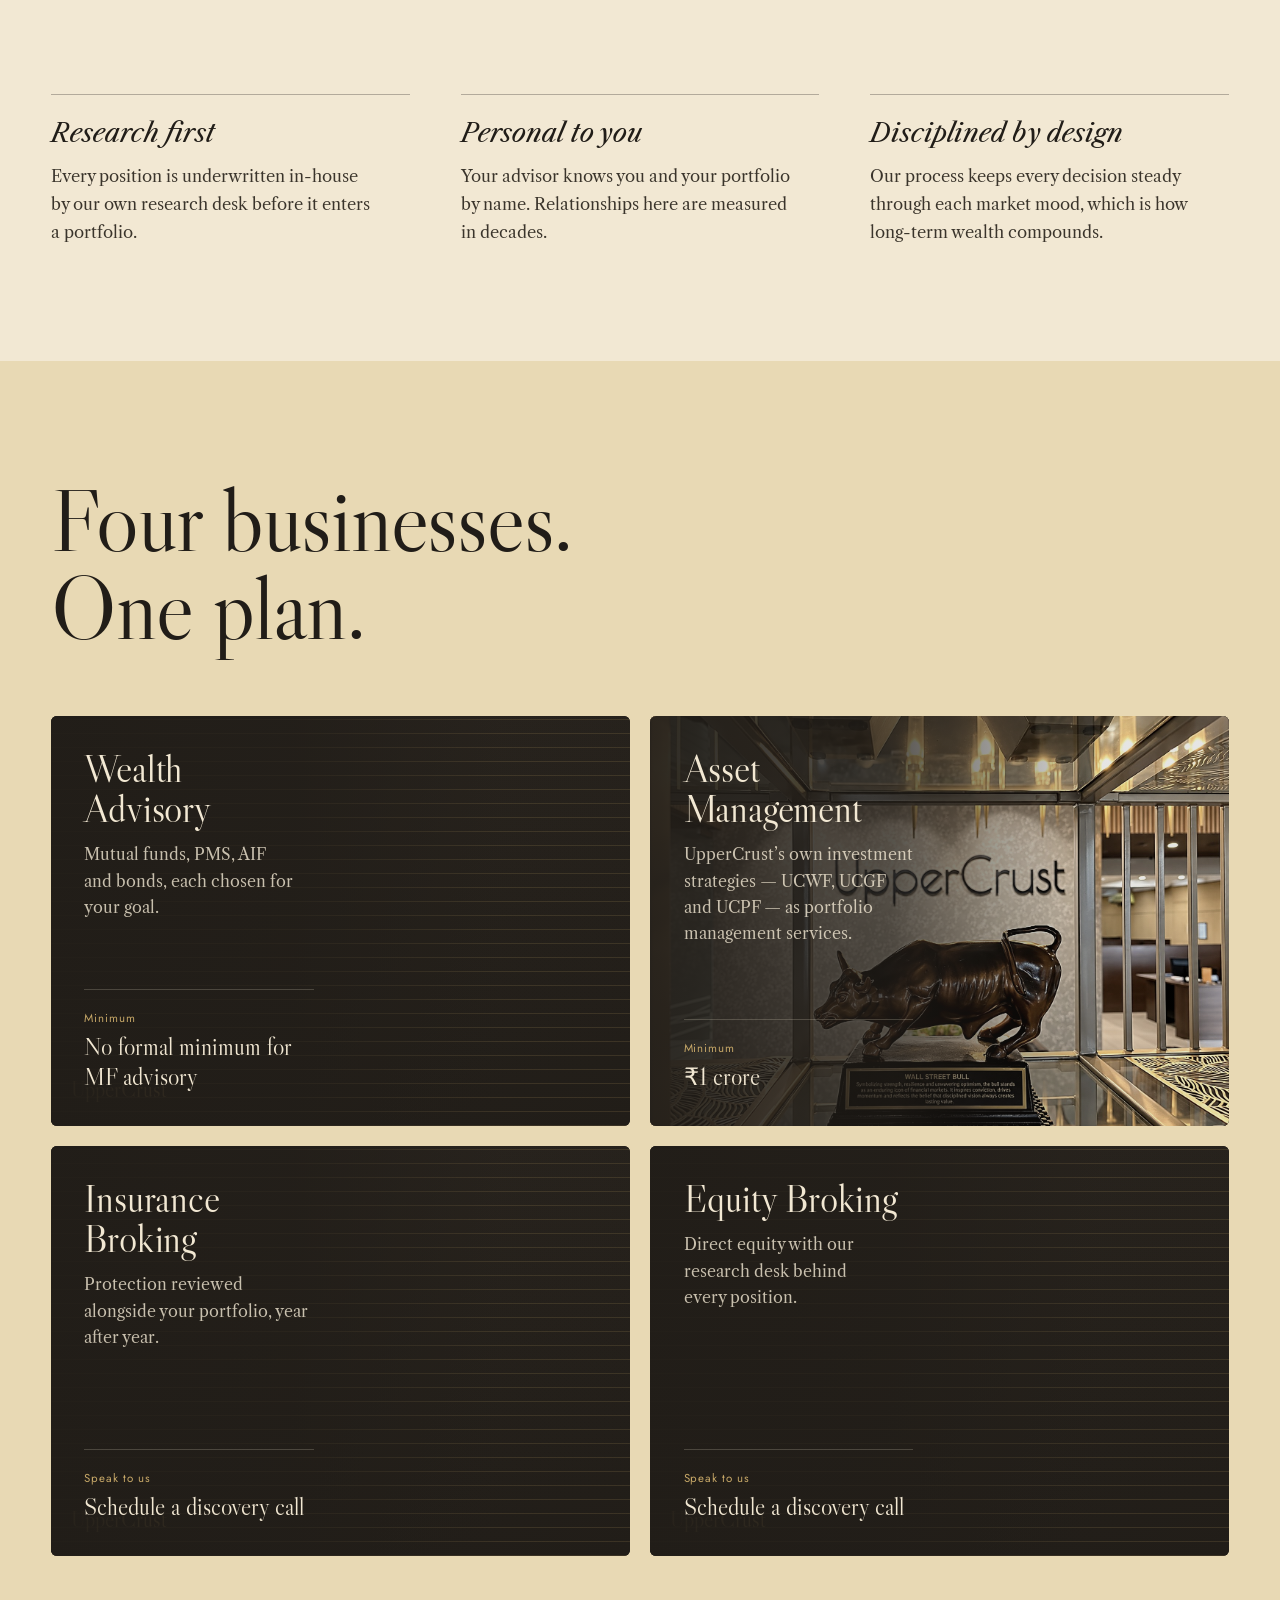
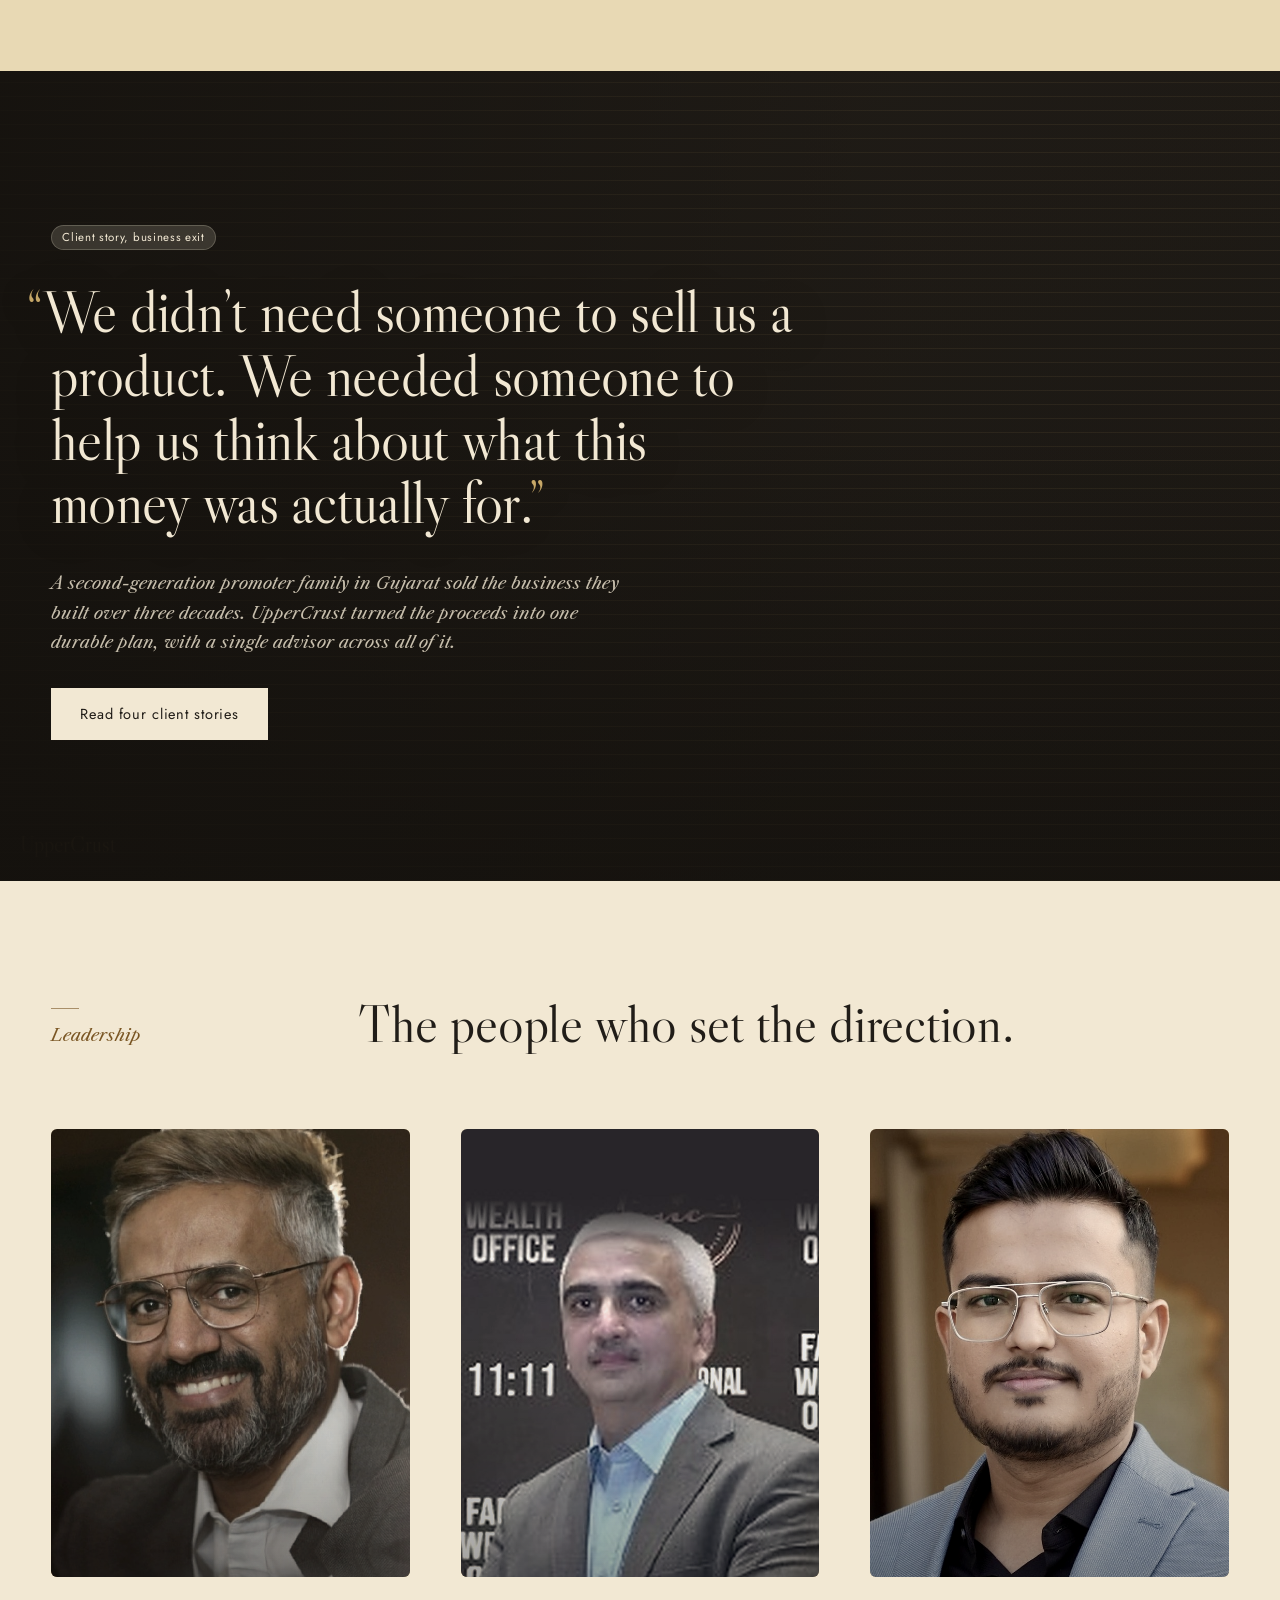
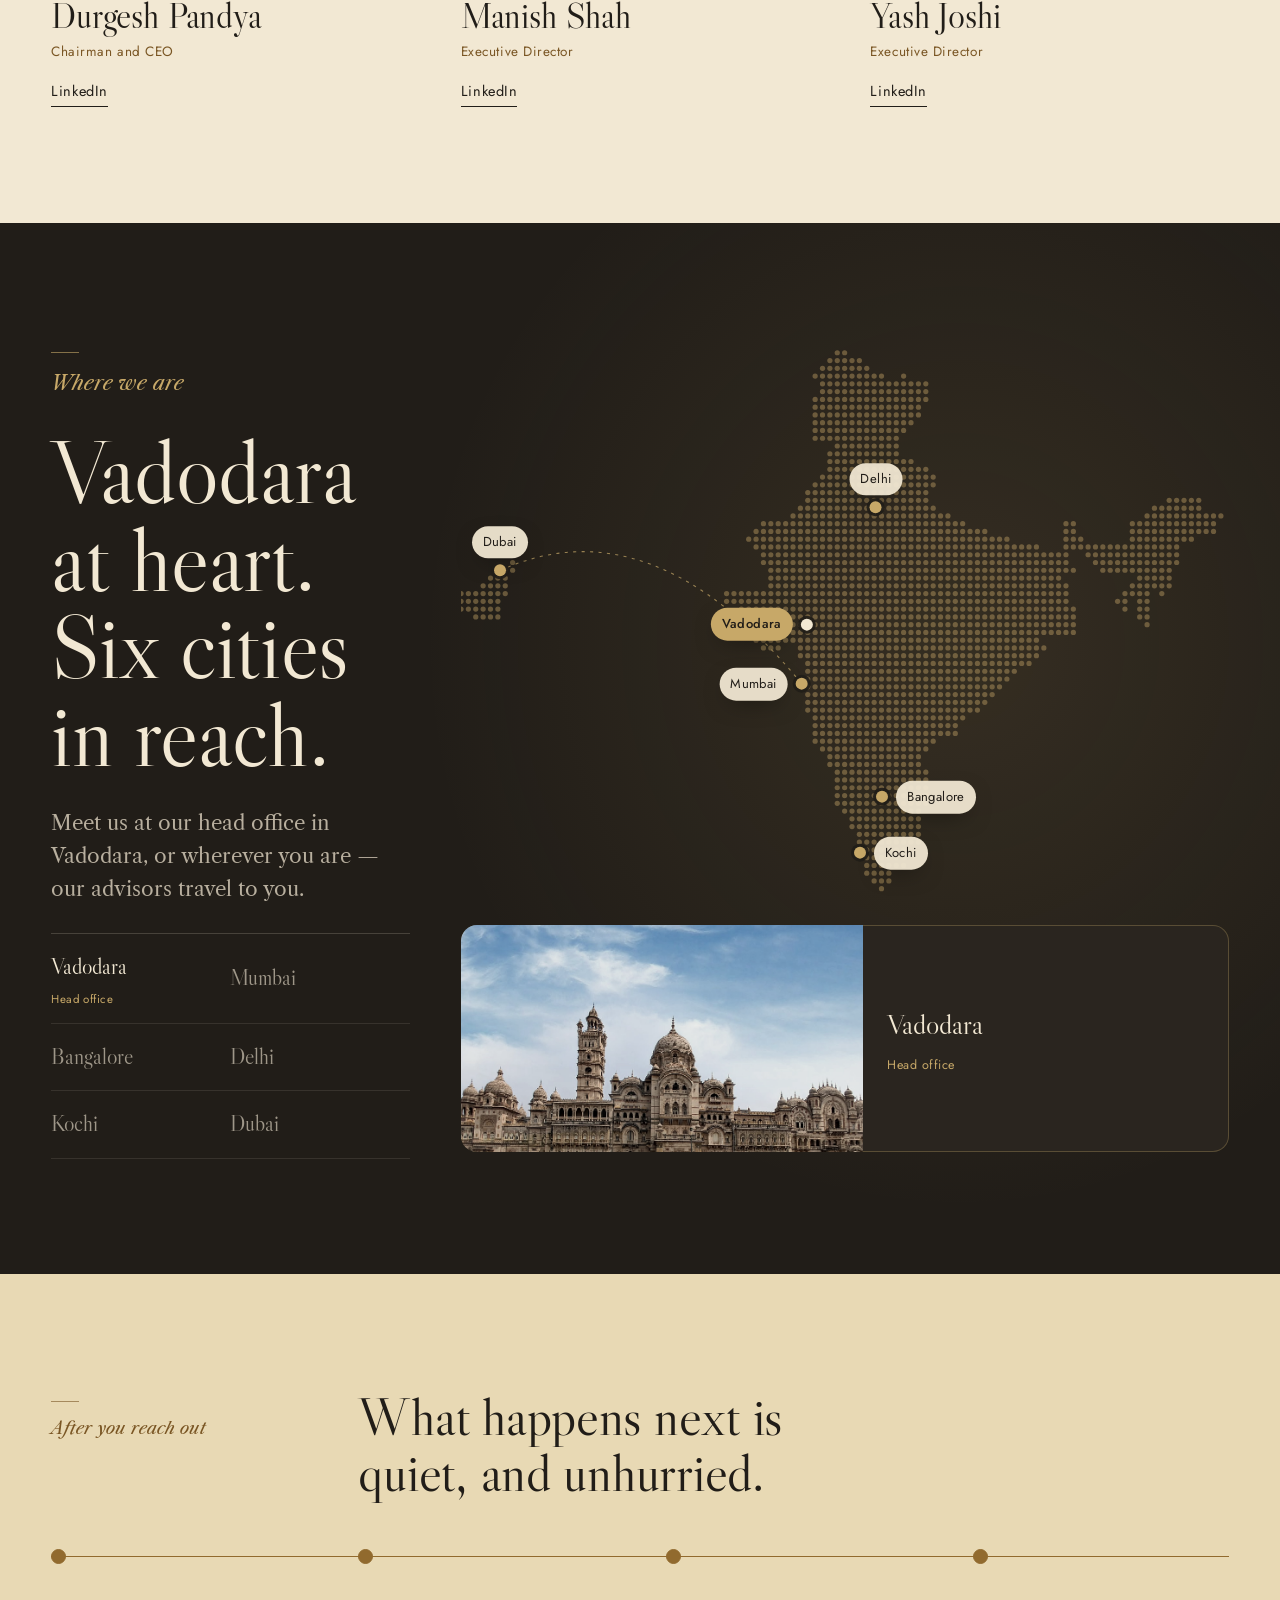
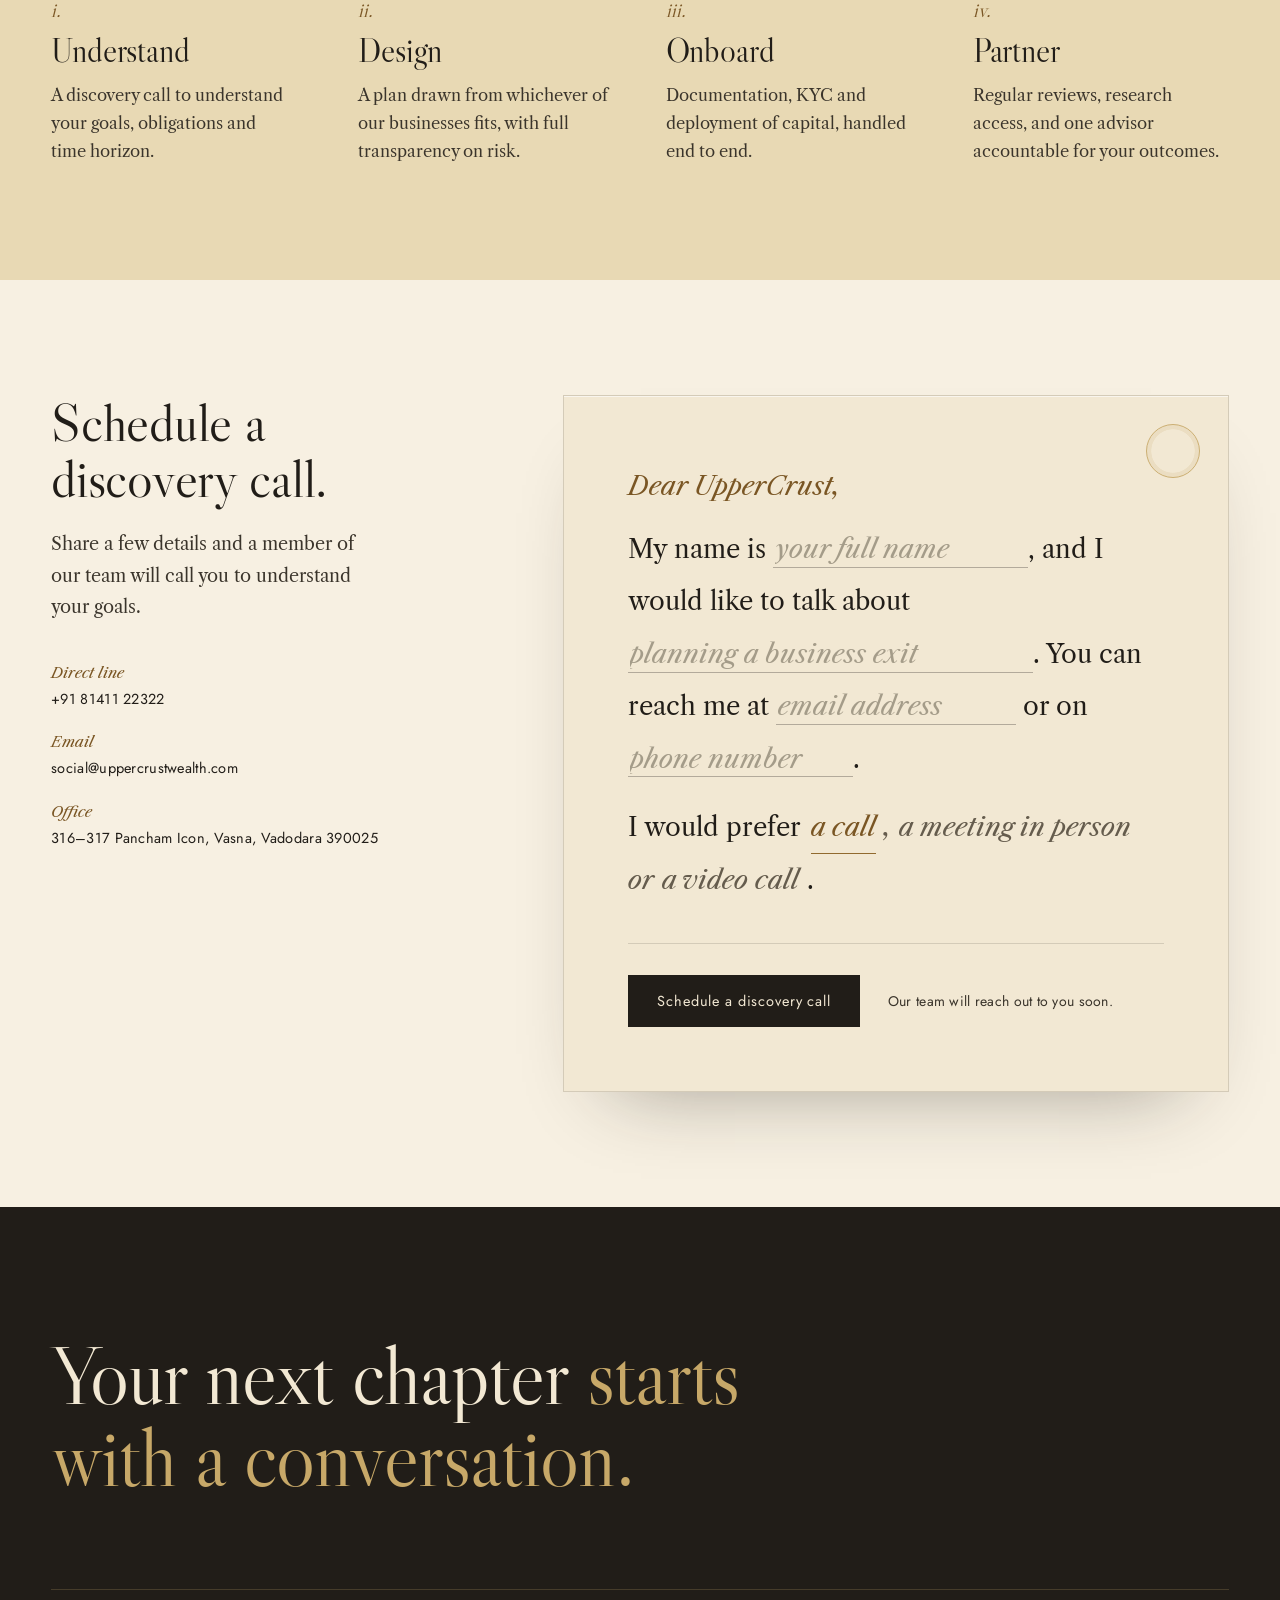
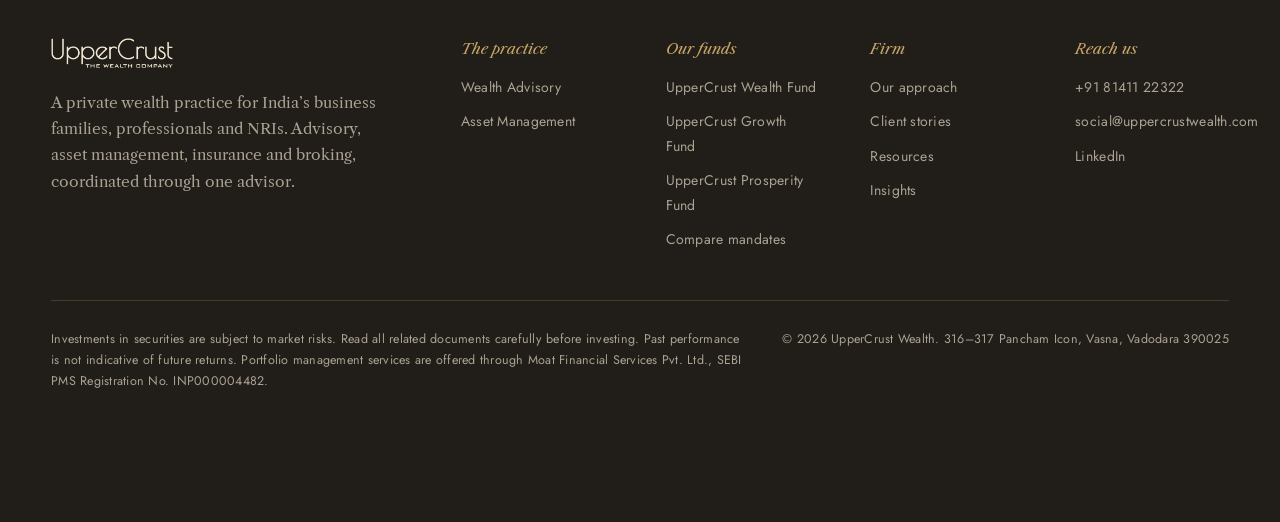
==== commit 49830539: "Yash's portrait zoomed out a little; Durgesh's bottom edge continues his jacket instead of fading to" ====
--- a/index.html
+++ b/index.html
@@ -16,8 +16,8 @@
   <meta property="og:image" content="assets/img/logo-dark.png">
   <meta name="twitter:card" content="summary_large_image">
   <script type="application/ld+json">{"@context":"https://schema.org","@type":"FinancialService","name":"UpperCrust Wealth","url":"https://uppercrustwealth.com","telephone":"+91 81411 22322","email":"social@uppercrustwealth.com","address":{"@type":"PostalAddress","streetAddress":"316–317 Pancham Icon, Vasna","addressLocality":"Vadodara","postalCode":"390025","addressCountry":"IN"}}</script>
-  <link rel="stylesheet" href="assets/css/core.css?v=202610081224">
-  <link rel="stylesheet" href="assets/css/pages/home.css?v=202610081224">
+  <link rel="stylesheet" href="assets/css/core.css?v=202610081234">
+  <link rel="stylesheet" href="assets/css/pages/home.css?v=202610081234">
 </head>
 <body data-page="home" data-hero="dark">
 <div data-component="header"></div>
@@ -139,24 +139,24 @@
 
 <script src="https://identity.netlify.com/v1/netlify-identity-widget.js"></script>
 <script>if(window.netlifyIdentity){netlifyIdentity.on("init",function(u){if(!u){netlifyIdentity.on("login",function(){document.location.href="/admin/";});}});}</script>
-<script defer src="assets/js/uc.js?v=202610081224"></script>
-<script defer src="assets/js/data/site.js?v=202610081224"></script>
-<script defer src="assets/js/data/images.js?v=202610081224"></script>
-<script defer src="assets/js/data/funds.js?v=202610081224"></script>
-<script defer src="assets/js/data/india-dots.js?v=202610081224"></script>
-<script defer src="assets/js/data/loader.js?v=202610081224"></script>
-<script defer src="assets/js/components/header.js?v=202610081224"></script>
-<script defer src="assets/js/components/footer.js?v=202610081224"></script>
-<script defer src="assets/js/components/contact.js?v=202610081224"></script>
-<script defer src="assets/js/components/team.js?v=202610081224"></script>
-<script defer src="assets/js/modules/india-map.js?v=202610081224"></script>
-<script defer src="assets/js/modules/suggest.js?v=202610081224"></script>
-<script defer src="assets/js/modules/picker.js?v=202610081224"></script>
-<script defer src="assets/js/modules/bind.js?v=202610081224"></script>
-<script defer src="assets/js/modules/media.js?v=202610081224"></script>
-<script defer src="assets/js/modules/strata.js?v=202610081224"></script>
-<script defer src="assets/js/modules/inview.js?v=202610081224"></script>
-<script defer src="assets/js/modules/letter-form.js?v=202610081224"></script>
-<script defer src="assets/js/main.js?v=202610081224"></script>
+<script defer src="assets/js/uc.js?v=202610081234"></script>
+<script defer src="assets/js/data/site.js?v=202610081234"></script>
+<script defer src="assets/js/data/images.js?v=202610081234"></script>
+<script defer src="assets/js/data/funds.js?v=202610081234"></script>
+<script defer src="assets/js/data/india-dots.js?v=202610081234"></script>
+<script defer src="assets/js/data/loader.js?v=202610081234"></script>
+<script defer src="assets/js/components/header.js?v=202610081234"></script>
+<script defer src="assets/js/components/footer.js?v=202610081234"></script>
+<script defer src="assets/js/components/contact.js?v=202610081234"></script>
+<script defer src="assets/js/components/team.js?v=202610081234"></script>
+<script defer src="assets/js/modules/india-map.js?v=202610081234"></script>
+<script defer src="assets/js/modules/suggest.js?v=202610081234"></script>
+<script defer src="assets/js/modules/picker.js?v=202610081234"></script>
+<script defer src="assets/js/modules/bind.js?v=202610081234"></script>
+<script defer src="assets/js/modules/media.js?v=202610081234"></script>
+<script defer src="assets/js/modules/strata.js?v=202610081234"></script>
+<script defer src="assets/js/modules/inview.js?v=202610081234"></script>
+<script defer src="assets/js/modules/letter-form.js?v=202610081234"></script>
+<script defer src="assets/js/main.js?v=202610081234"></script>
 </body>
 </html>
--- a/assets/css/core.css
+++ b/assets/css/core.css
@@ -1,21 +1,21 @@
 /* Entry stylesheet — every page links this, then its own page stylesheet. */
-@import url("fonts.css?v=202610081224");
-@import url("tokens.css?v=202610081224");
-@import url("base.css?v=202610081224");
-@import url("layout.css?v=202610081224");
-@import url("components/buttons.css?v=202610081224");
-@import url("components/header.css?v=202610081224");
-@import url("components/footer.css?v=202610081224");
-@import url("components/hero.css?v=202610081224");
-@import url("components/principles.css?v=202610081224");
-@import url("components/steps.css?v=202610081224");
-@import url("components/people.css?v=202610081224");
-@import url("components/faq.css?v=202610081224");
-@import url("components/letter.css?v=202610081224");
-@import url("components/quote.css?v=202610081224");
-@import url("components/blocks.css?v=202610081224");
-@import url("components/media.css?v=202610081224");
-@import url("components/cards.css?v=202610081224");
-@import url("components/insights.css?v=202610081224");
-@import url("components/gate.css?v=202610081224");
-@import url("components/pagebar.css?v=202610081224");
+@import url("fonts.css?v=202610081234");
+@import url("tokens.css?v=202610081234");
+@import url("base.css?v=202610081234");
+@import url("layout.css?v=202610081234");
+@import url("components/buttons.css?v=202610081234");
+@import url("components/header.css?v=202610081234");
+@import url("components/footer.css?v=202610081234");
+@import url("components/hero.css?v=202610081234");
+@import url("components/principles.css?v=202610081234");
+@import url("components/steps.css?v=202610081234");
+@import url("components/people.css?v=202610081234");
+@import url("components/faq.css?v=202610081234");
+@import url("components/letter.css?v=202610081234");
+@import url("components/quote.css?v=202610081234");
+@import url("components/blocks.css?v=202610081234");
+@import url("components/media.css?v=202610081234");
+@import url("components/cards.css?v=202610081234");
+@import url("components/insights.css?v=202610081234");
+@import url("components/gate.css?v=202610081234");
+@import url("components/pagebar.css?v=202610081234");
